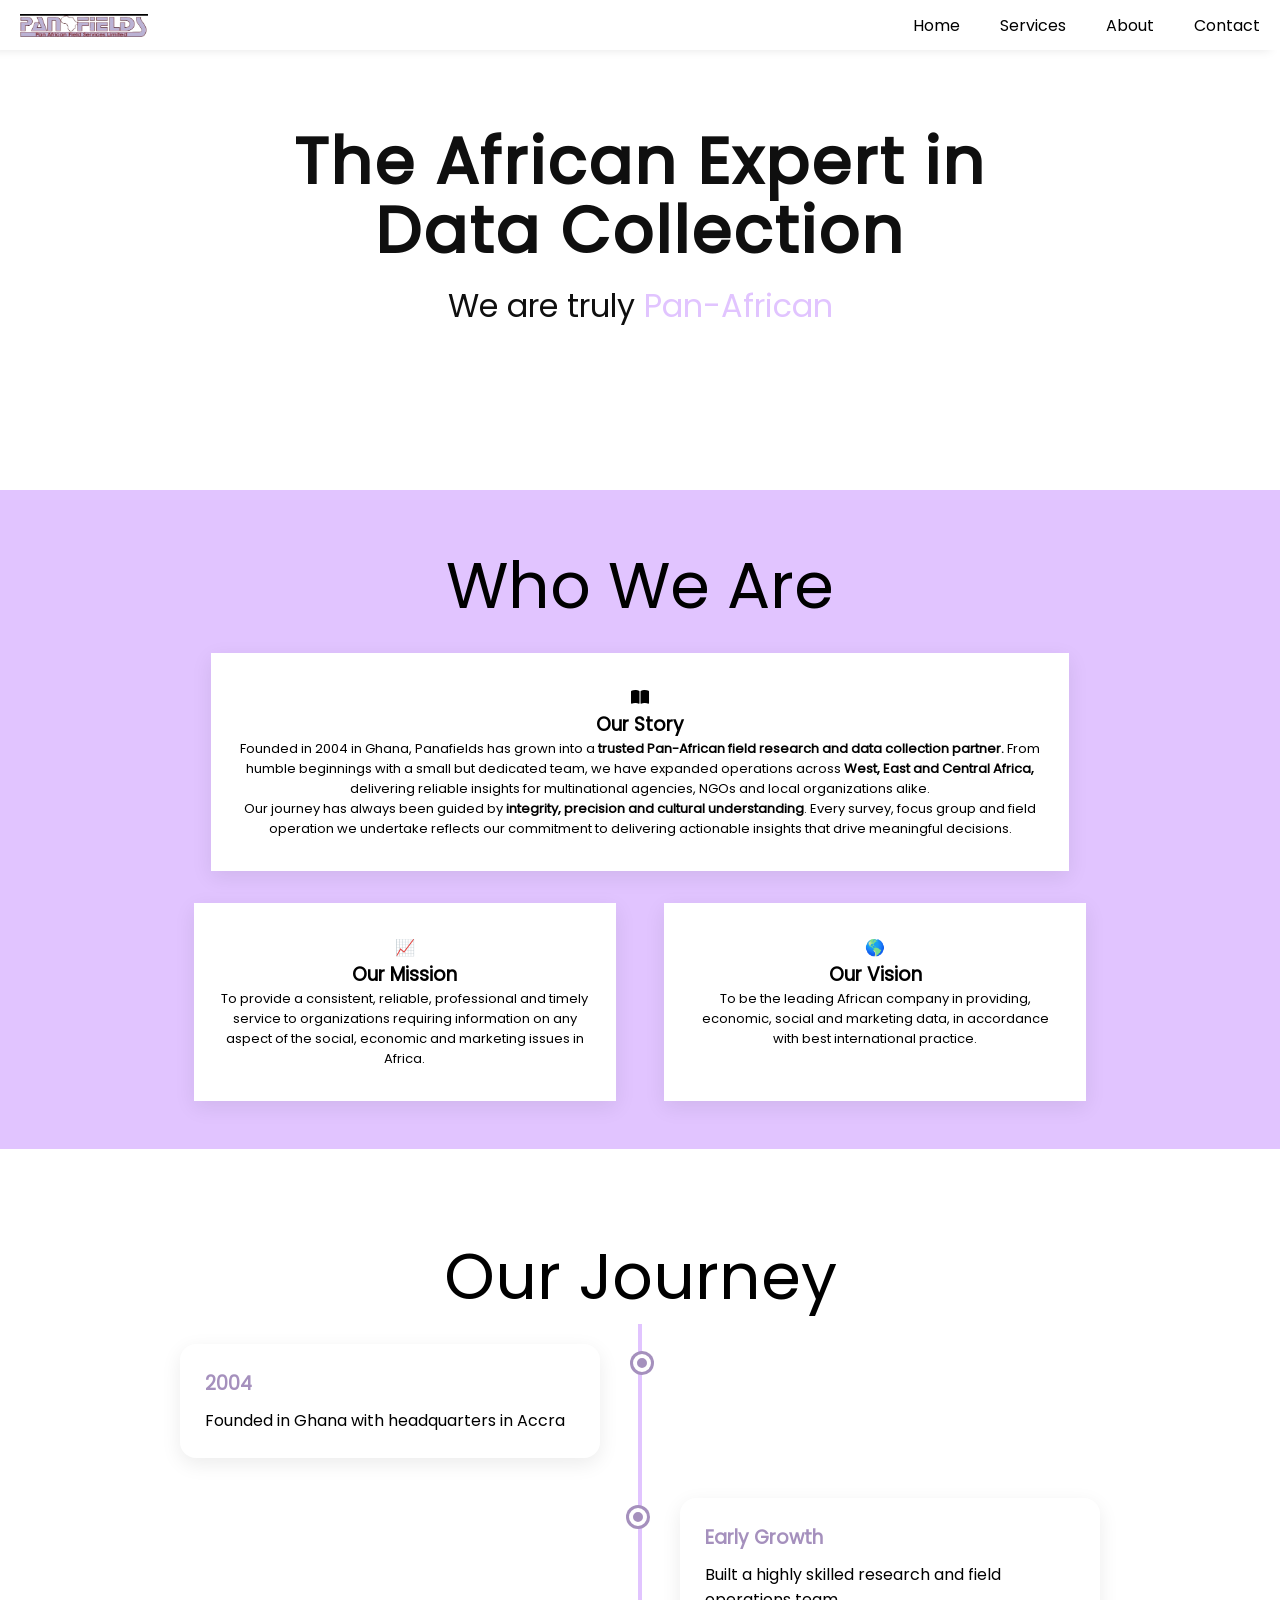
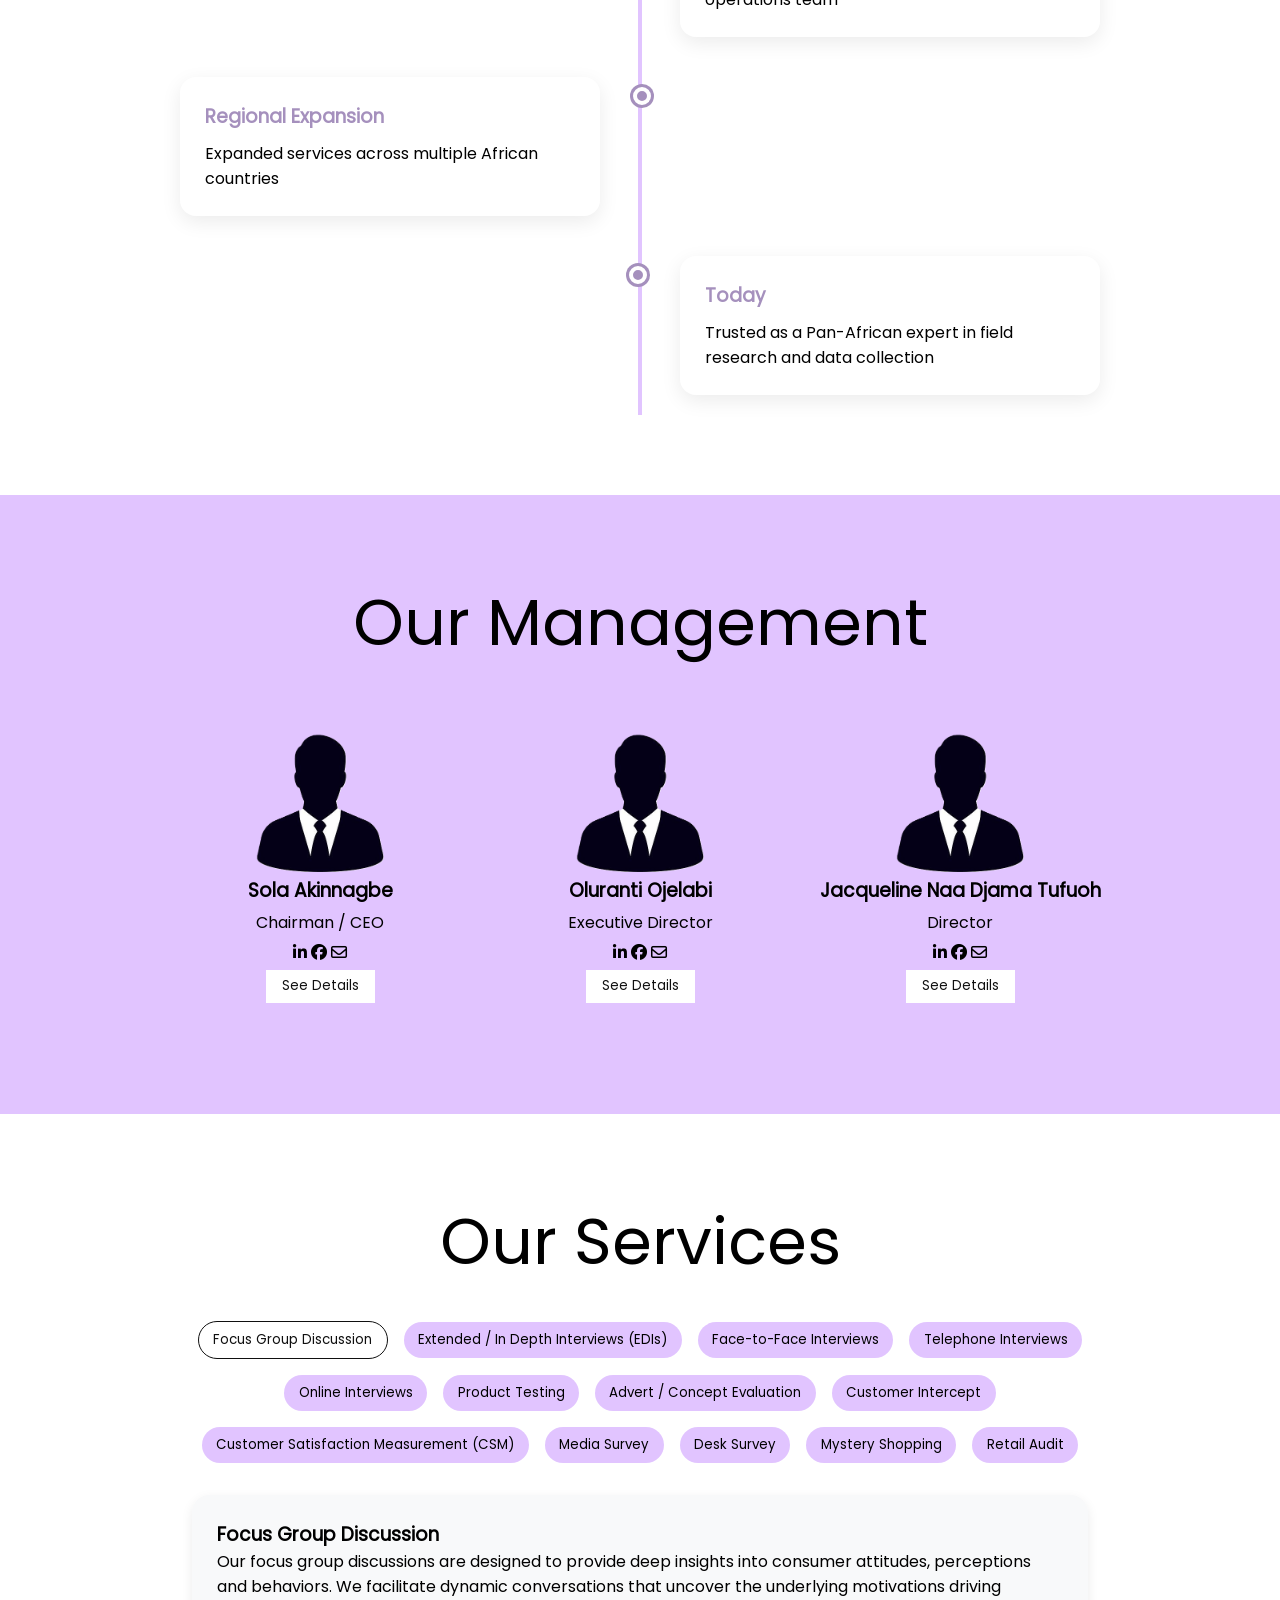
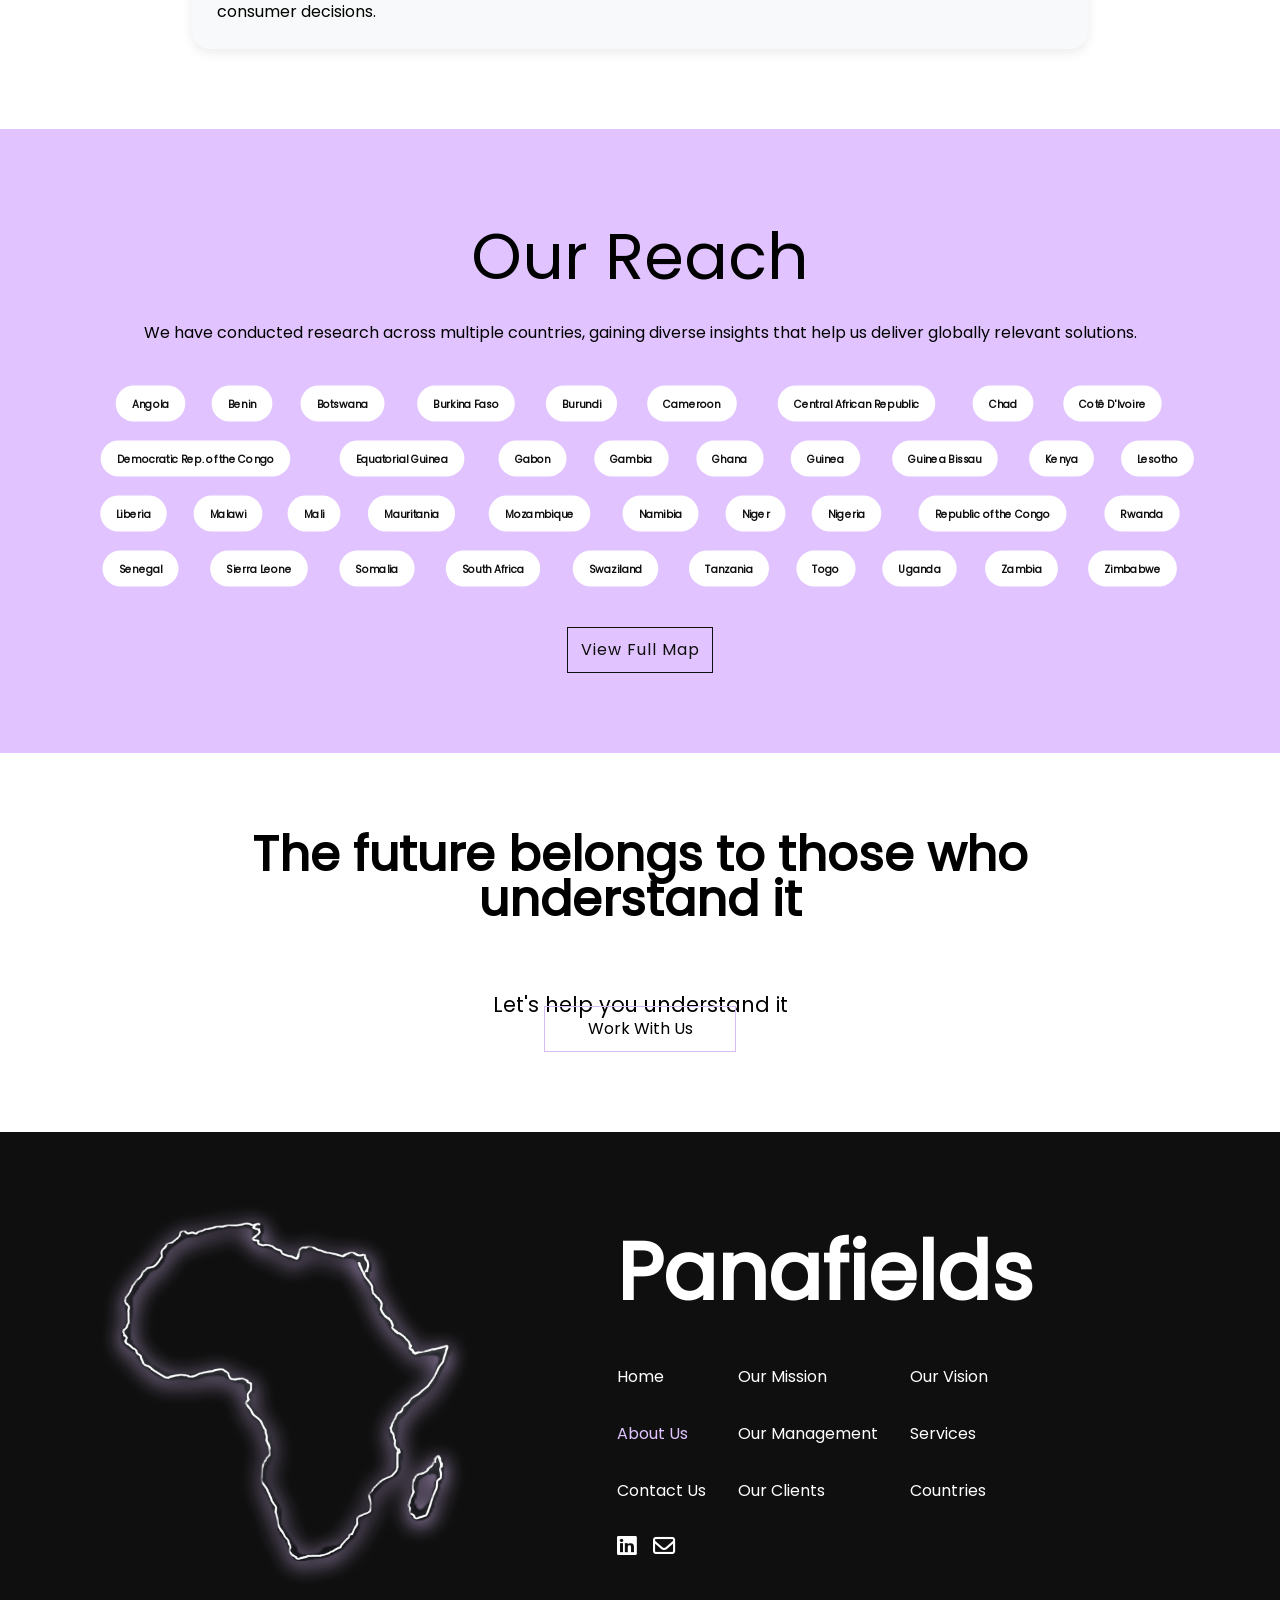
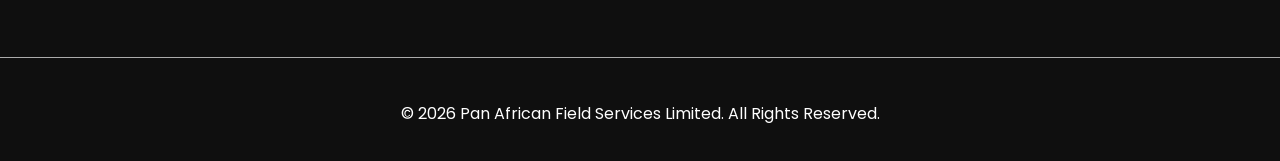
==== about.html @ 31a4a04c "Initial commit" ====
<!DOCTYPE html>
<html lang="en">
<head>
    <meta charset="UTF-8">
    <meta name="viewport" content="width=device-width, initial-scale=1.0">
    <link rel="stylesheet"
    href="https://cdnjs.cloudflare.com/ajax/libs/font-awesome/6.4.2/css/all.min.css"
    integrity="sha512-z3gLpd7yknf1YoNbCzqRKc4qyor8gaKU1qmn+CShxbuBusANI9QpRohGBreCFkKxLhei6S9CQXFEbbKuqLg0DA=="
    crossorigin="anonymous"
    referrerpolicy="no-referrer" />
    <link rel="stylesheet" href="styles/style2.css">
    <link rel="stylesheet" href="styles/header & footer.css">
    <script src="script/on-click.js"></script>
    <script src="script/observer.js"></script>
    <!-- SEO Meta Tags -->
    <meta name="description" content="Learn more about Panafields Group, our mission, values, leadership, and commitment to delivering trusted professional market research and business solutions.">
    <meta name="keywords" content="Panafields, market research, business solutions, customer surveys, data collection">
    <meta name="robots" content="index, follow">
    <link rel="canonical" href="https://www.panafields.com/about.html">
    <!-- Open Graph (for social sharing) -->
    <meta property="og:title" content="Panafields | About">
    <meta property="og:description" content="Our Mission, leadership and commitment to excellence.">
    <meta property="og:url" content="https://www.panafields.com/about.html">
    <meta property="og:type" content="website">
    <meta property="og:image" content="https://www.panafields.com/images/logo.webp">
    <!-- Favicon -->
    <link rel="icon" type="image/x-icon" href="/favicon.ico">
    <title>About Us - Pan African Field Services Ltd.</title>
</head>
<body>  
    <header>
        <ul class="sidebar">
            <li onclick="hideSidebar()"><a href="#"><i class="fas fa-x"></i></a></li>
            <li><a href="index.html">Home</a></li>
            <li><a href="#services">Services</a></li>
            <li><a href="">About</a></li>
            <li><a href="contact.html">Contact</a></li>
        </ul>
        <ul class="header">
            <li><img  loading="lazy" src="image/logo.webp" alt="Panafields' Logo"></li>
            <li class="hideOnMobile"><a href="index.html">Home</a></li>
            <li class="hideOnMobile"><a href="#services">Services</a></li>
            <li class="hideOnMobile"><a href="">About</a></li>
            <li class="hideOnMobile"><a href="contact.html">Contact</a></li>
            <li class="bars" onclick="showSidebar()"><a href="#"><i class="fas fa-bars"></i></a></li>
        </ul>
    </header>

    <section class="hero" id="hero">
        <div class="hero-text">
            <h1>The African Expert in <span>Data Collection</span></h1>
            <p>We are truly <span> Pan-African</span></p>
    </section>

    <section class="who">
        <h2 class="fade-in">Who We Are</h2>
        <div class="content">
            <div class="text fade-in">
                <div class="card-icon"><i class="fas fa-book-open"></i></div>
                <h3>Our Story</h3>
                <p>
                    Founded in 2004 in Ghana, Panafields has grown into a <b>trusted Pan-African field research and data collection partner.</b>
                    From humble beginnings with a small but dedicated team, we have expanded operations across <b>West, East and Central 
                    Africa,</b> delivering reliable insights for multinational agencies, NGOs and local organizations alike.
                </p>
                <p>
                    Our journey has always been guided by <b>integrity, precision and cultural understanding</b>. Every survey, focus group and
                    field operation we undertake reflects our commitment to delivering actionable insights that drive meaningful decisions.
                </p>
            </div>
            <div class="mis-vis fade-in">
                <div class="mission card" id="mis">
                    <div class="card-icon">&#128200;</div>
                    <h3>Our Mission</h3>
                    <p>To provide a consistent, reliable, professional and timely service to organizations requiring information on any aspect of the social, economic and marketing issues in Africa.</p>
                </div>
                <div class="vision card" id="vis">
                    <div class="card-icon">&#127758;</div>
                    <h3>Our Vision</h3>
                    <p>To be the leading African company in providing, economic, social and marketing data, in accordance with best international practice.</p>
                </div>
            </div>
        </div>
        
    </section>

    <section class="timeline-section">
        <h2>Our Journey</h2>
        <div class="timeline">
            <div class="timeline-item left">
                <div class="content">
                    <h3>2004</h3>
                    <p>Founded in Ghana with headquarters in Accra</p>
                </div>
                <div class="dot"></div>
            </div>
            <div class="timeline-item right">
                <div class="content">
                    <h3>Early Growth</h3>
                    <p>Built a highly skilled research and field operations team</p>
                </div>
                <div class="dot"></div>
            </div>
            <div class="timeline-item left">
                <div class="content">
                    <h3>Regional Expansion</h3>
                    <p>Expanded services across multiple African countries</p>
                </div>
                <div class="dot"></div>
            </div>
            <div class="timeline-item right">
                <div class="content">
                    <h3>Today</h3>
                    <p>Trusted as a Pan-African expert in field research and data collection</p>
                </div>
                <div class="dot"></div>
            </div>
        </div>
        <script src="script/timeline.js"></script>
    </section>

    <section class="management" id="management">
        <h2>Our Management</h2>
        <div class="manager">
            <div class="card">
                <div class="upShow">
                    <img  loading="lazy" src="image/image (2).webp" alt="Sola Akinnagbe">
                    <h3>Sola Akinnagbe</h3>
                    <p>Chairman / CEO</p>
                    <span>
                        <a href="https://www.linkedin.com/in/sola-akinnagbe-75b55128" target="_blank"><i class="fab fa-linkedin-in"></i></a>
                        <a href="https://www.facebook.com/sola.akinnagbe.1/" target="_blank"><i class="fab fa-facebook"></i></a>
                        <a href="mailto:sola.akinnagbe@mrcoffice.com"><i class="far fa-envelope"></i></a>
                    </span>
                    <button onclick="showMore()">See Details</button>
                </div>
                <div class="hidden">
                    <ul>
                        <li>The management team is lead by Sola Akinnagbe who has a wealth of experience in market research and statistics</li>
                        <li>
                            His working experience spans
                            <ul>
                                <li>Federal Office of Statistics (FOS)</li>
                                <li>RBNL (later RI now First Research) </li>
                                <li>Research & Marketing Services (RMS)</li>
                                <li>Was G.M of RMS Ghana until he left to start MRC</li>
                            </ul>
                        </li>
                        <li>Past Country representative of ESOMAR in Nigeria</li>
                        <li>Past President of NIMRA (Nigerian Market Research Association)</li>
                        <li>A full member of PAMRO, NiMRA, ESOMAR & MRA UK</li>
                    </ul>
                </div>
            </div>
            <div class="card">
                <div class="upShow fir">
                    <img  loading="lazy" src="image/image (2).webp" alt="Oluranti Ojelabi">
                    <h3>Oluranti Ojelabi</h3>
                    <p>Executive Director</p>
                    <span>
                        <a href="https://www.linkedin.com/in/ranti-olatunji-ojelabi-56944a33" target="_blank"><i class="fab fa-linkedin-in"></i></a>
                        <a href="https://www.facebook.com/ranti.olatunji.ojelabi.2025/"><i class="fab fa-facebook"></i></a>
                        <a href="mailto:rojelabi@panafields.com" target="_blank"><i class="far fa-envelope"></i></a>
                    </span>
                    <button onclick="showMore2()">See Details</button>
                </div>
                <div class="hidden sec">
                    <ul>
                        <li>Panafields team is being manage by her since take off in 2004 with her  wealth of experience in data collection. A field technocrat to the Core, with in-depth and proven experience in data collection in over 15 Sub Saharan African countries.</li>
                        <li>
                            Her working experience spans
                            <ul>
                                <li>Research and Market Services Ltd.(RMS) </li>
                                <li>Starealm Research Services Ltd (SRCL) </li>
                                <li>Head Of Operations for MRC Field department until her transfer to Ghana as GM of Panafields</li>
                            </ul>
                        </li>
                        <li>
                            A full member of PAMRO, ESOMAR, NiMRA
                        </li>
                    </ul>
                </div>
            </div>
            <div class="card">
                <div class="upShow firs">
                    <img  loading="lazy" src="image/image (2).webp" alt="Jacqueline Naa Djama Tufuoh">
                    <h3>Jacqueline Naa Djama Tufuoh</h3>
                    <p>Director</p>
                    <span>
                        <a href="" target="_blank"><i class="fab fa-linkedin-in"></i></a>
                        <a href=""><i class="fab fa-facebook"></i></a>
                        <a href="" target="_blank"><i class="far fa-envelope"></i></a>
                    </span>
                    <button onclick="showMore3()">See Details</button>
                </div>
                <div class="hidden seco">
                    <p>
                        She has a degree in linguistics. She is  a shareholder and Director for Panafields.   She worked with Research International Ghana as Research Executive, before joining Celtel Ghana. She has about 2 decades research experience mostly on qualitative.
                    </p>
                </div>
            </div>
        </div>
    </section>

    <section class="service-tab" id="services">
        <h2 class="fade-in">Our Services</h2>
        <div class="tabs">
            <button class="tab-btn active fade-in" data-tab="focus">Focus Group Discussion</button>
            <button class="tab-btn fade-in" data-tab="EDI" id="EDIs">Extended / In Depth Interviews (EDIs)</button>
            <button class="tab-btn fade-in" data-tab="face">Face-to-Face Interviews</button>
            <button class="tab-btn fade-in" data-tab="tele">Telephone Interviews</button>
            <button class="tab-btn fade-in" data-tab="online">Online Interviews</button>
            <button class="tab-btn fade-in" data-tab="product">Product Testing</button>
            <button class="tab-btn fade-in" data-tab="advert">Advert / Concept Evaluation</button>
            <button class="tab-btn fade-in" data-tab="customer">Customer Intercept</button>
            <button class="tab-btn fade-in" data-tab="CSM">Customer Satisfaction Measurement (CSM)</button>
            <button class="tab-btn fade-in" data-tab="media">Media Survey</button>
            <button class="tab-btn fade-in" data-tab="desk">Desk Survey</button>
            <button class="tab-btn fade-in" data-tab="mystery">Mystery Shopping</button>
            <button class="tab-btn fade-in" data-tab="retail">Retail Audit</button>
        </div>
        <div class="tab-section fade-in">
            <div class="tab-content active" id="focus">
                <h3>Focus Group Discussion</h3>
                <p>Our focus group discussions are designed to provide deep insights into consumer attitudes, perceptions and behaviors. We facilitate dynamic conversations that uncover the underlying motivations driving consumer decisions.</p>
            </div>
            <div class="tab-content" id="EDI">
                <h3>Extended / In Depth Interviews (EDIs)</h3>
                <p>Our EDIs offer a comprehensive exploration of individual perspectives, allowing us to delve into the nuances of consumer experiences and preferences. Through one-on-one interviews, we gather rich qualitative data that informs strategic decision-making.</p>
            </div>
            <div class="tab-content" id="face">
                <h3>Face-to-Face Interviews</h3>
                <p>Our face-to-face interviews provide an opportunity for direct engagement with consumers, enabling us to capture authentic responses and observe non-verbal cues. This method allows for a deeper understanding of consumer needs and preferences.</p>
            </div>
            <div class="tab-content" id="tele">
                <h3>Telephone Interviews</h3>
                <p>Our telephone interviews offer a convenient and efficient way to reach a wide range of consumers across different regions. We conduct structured interviews that yield valuable insights while maintaining the flexibility to adapt to respondents' schedules.</p>
            </div>
            <div class="tab-content" id="online">
                <h3>Online Interviews</h3>
                <p>Our online interviews leverage digital platforms to connect with consumers in a virtual environment. This method allows us to reach a diverse audience and gather insights in real-time, providing a comprehensive understanding of consumer behaviors and preferences.</p>
            </div>
            <div class="tab-content" id="product">
                <h3>Product Testing</h3>
                <p>Our product testing services enable us to evaluate consumer reactions to new products, concepts and prototypes. We conduct rigorous testing that provides actionable feedback, helping our clients refine their offerings and ensure market success.</p>
            </div>
            <div class="tab-content" id="advert">
                <h3>Advert / Concept Evaluation</h3>
                <p>Our advert and concept evaluation services help our clients assess the effectiveness of their marketing campaigns and product concepts. We provide insights into consumer perceptions, preferences and potential areas for improvement.</p>
            </div>
            <div class="tab-content" id="customer">
                <h3>Customer Intercept</h3>
                <p>Our customer intercept services allow us to engage with consumers in real-time at points of purchase or service. This method provides immediate feedback on consumer experiences, preferences and satisfaction levels.</p>
            </div>
            <div class="tab-content" id="CSM">
                <h3>Customer Satisfaction Measurement (CSM)</h3>
                <p>Our CSM services help our clients gauge customer satisfaction levels and identify areas for improvement. We conduct comprehensive surveys that provide actionable insights into customer experiences and expectations.</p>
            </div>
            <div class="tab-content" id="media">
                <h3>Media Survey</h3>
                <p>Our media survey services provide insights into consumer media consumption habits, preferences and attitudes. We help our clients understand how their target audience engages with different media channels, enabling them to optimize their marketing strategies.</p>
            </div>
            <div class="tab-content" id="desk">
                <h3>Desk Surveys</h3>
                <p>Our desk surveys are conducted in person at designated locations, allowing us to gather detailed feedback from consumers in a controlled environment. This method ensures high response rates and provides in-depth insights into consumer preferences and behaviors.</p>
            </div>
            <div class="tab-content" id="mystery">
                <h3>Mystery Shopping</h3>
                <p>Our mystery shopping services provide an unbiased assessment of customer service, product quality and overall consumer experience. We deploy trained evaluators to interact with our clients' businesses, providing valuable feedback that helps improve customer satisfaction and operational efficiency.</p>
            </div>
            <div class="tab-content" id="retail">
                <h3>Retail Audit</h3>
                <p>Our retail audit services offer a comprehensive evaluation of retail environments, including product placement, pricing strategies and promotional activities. We provide actionable insights that help our clients optimize their retail presence and drive sales growth.</p>
            </div>
        </div>
    </section>
    
    <section class="reach" id="reach">
        <h2 class="fade-in">Our Reach</h2>
        <p class="fade-in">We have conducted research across multiple countries, gaining diverse insights that help us deliver globally relevant solutions.</p>
        <div class="countries">
            <ul class="countries-cloud">
                <li class="fade-in"><img  loading="lazy" src="image/countries/angola.webp" alt="Flag of Angola"><span>Angola</span></li>
                <li class="fade-in"><img  loading="lazy" src="image/countries/benin.webp" alt="Flag of Benin"><span>Benin</span></li>
                <li class="fade-in"><img  loading="lazy" src="image/countries/botswana.webp" alt="Flag of Botswana"><span>Botswana</span></li>
                <li class="fade-in"><img  loading="lazy" src="image/countries/burkina faso.webp" alt="Flag of Burkina Faso"><span>Burkina Faso</span></li>
                <li class="fade-in"><img  loading="lazy" src="image/countries/burundi.webp" alt="Flag of Burundi"><span>Burundi</span></li>
                <li class="fade-in"><img  loading="lazy" src="image/countries/cameroon.webp" alt="Flag of Cameroon"><span>Cameroon</span></li>
                <li class="fade-in"><img  loading="lazy" src="image/countries/central african republic.webp" alt="Flag of Central African Republic (CAR)"><span>Central African Republic</span></li>
                <li class="fade-in"><img  loading="lazy" src="image/countries/chad.webp" alt="Flag of Chad"><span>Chad</span></li>
                <li class="fade-in"><img  loading="lazy" src="image/countries/cote d'ivoire.webp" alt="Flag of Cot&ecirc; D'Ivoire"><span>Cot&ecirc; D'Ivoire</span></li>
                <li class="fade-in"><img  loading="lazy" src="image/countries/democratic republic of the congo.webp" alt="Flag of Democratic Republic of Congo"><span>Democratic Rep. of the Congo</span></li>
                <li class="fade-in"><img  loading="lazy" src="image/countries/equatorial guinea.webp" alt="Flag of Equatorial Guinea"><span>Equatorial Guinea</span></li>
                <li class="fade-in"><img  loading="lazy" src="image/countries/gabon.webp" alt="Flag of Gabon"><span>Gabon</span></li>
                <li class="fade-in"><img  loading="lazy" src="image/countries/gambia.webp" alt="Flag of Gambia"><span>Gambia</span></li>
                <li class="fade-in"><img  loading="lazy" src="image/countries/ghana.webp" alt="Flag of Ghana"><span>Ghana</span></li>
                <li class="fade-in"><img  loading="lazy" src="image/countries/guinea.webp" alt="Flag of Guinea"><span>Guinea</span></li>
                <li class="fade-in"><img  loading="lazy" src="image/countries/guinea bissau.webp" alt="Flag of Guinea Bissau"><span>Guinea Bissau</span></li>
                <li class="fade-in"><img  loading="lazy" src="image/countries/kenya.webp" alt="Flag of Kenya"><span>Kenya</span></li>
                <li class="fade-in"><img  loading="lazy" src="image/countries/lesotho.webp" alt="Flag of Lesotho"><span>Lesotho</span></li>
                <li class="fade-in"><img  loading="lazy" src="image/countries/liberia.webp" alt="Flag of Liberia"><span>Liberia</span></li>
                <li class="fade-in"><img  loading="lazy" src="image/countries/malawi.webp" alt="Flag of Malawi"><span>Malawi</span></li>
                <li class="fade-in"><img  loading="lazy" src="image/countries/mali.webp" alt="Flag of Mali"><span>Mali</span></li>
                <li class="fade-in"><img  loading="lazy" src="image/countries/mauritania.webp" alt="Flag of Mauritania"><span>Mauritania</span></li>
                <li class="fade-in"><img  loading="lazy" src="image/countries/mozambique.webp" alt="Flag of Mozambique"><span>Mozambique</span></li>
                <li class="fade-in"><img  loading="lazy" src="image/countries/namibia.webp" alt="Flag of Namibia"><span>Namibia</span></li>
                <li class="fade-in"><img  loading="lazy" src="image/countries/niger.webp" alt="Flag of Niger"><span>Niger</span></li>
                <li class="fade-in"><img  loading="lazy" src="image/countries/nigeria.webp" alt="Flag of Nigeria"><span>Nigeria</span></li>
                <li class="fade-in"><img  loading="lazy" src="image/countries/republic of the congo.webp" alt="Flag of Republic of the Congo"><span>Republic of the Congo</span></li>
                <li class="fade-in"><img  loading="lazy" src="image/countries/rwanda.webp" alt="Flag of Rwanda"><span>Rwanda</span></li>
                <li class="fade-in"><img  loading="lazy" src="image/countries/senegal.webp" alt="Flag of Senegal"><span>Senegal</span></li>
                <li class="fade-in"><img  loading="lazy" src="image/countries/sierra leone.webp" alt="Flag of Sierra Leone"><span>Sierra Leone</span></li>
                <li class="fade-in"><img  loading="lazy" src="image/countries/somalia.webp" alt="Flag of Somalia"><span>Somalia</span></li>
                <li class="fade-in"><img  loading="lazy" src="image/countries/south africa.webp" alt="Flag of South Africa"><span>South Africa</span></li>
                <li class="fade-in"><img  loading="lazy" src="image/countries/swaziland.webp" alt="Flag of Swaziland"><span>Swaziland</span></li>
                <li class="fade-in"><img  loading="lazy" src="image/countries/tanzania.webp" alt="Flag of Tanzania"><span>Tanzania</span></li>
                <li class="fade-in"><img  loading="lazy" src="image/countries/togo.webp" alt="Flag of Togo"><span>Togo</span></li>
                <li class="fade-in"><img  loading="lazy" src="image/countries/uganda.webp" alt="Flag of Uganda"><span>Uganda</span></li>
                <li class="fade-in"><img  loading="lazy" src="image/countries/zambia.webp" alt="Flag of Zambia"><span>Zambia</span></li>
                <li class="fade-in"><img  loading="lazy" src="image/countries/zimbabwe.webp" alt="Flag of Zambia"><span>Zimbabwe</span></li>
            </ul>
        </div>
        <a href="index.html#africa" class="fade-in"><button>View Full Map</button></a>
    </section>

    <section class="work">
        <h2 class="fade-in">The future belongs to those who understand it</h2>
        <p class="fade-in">Let's help you understand it</p>
        <a class="fade-in" href="contact.html#contact-form"><button>Work With Us</button></a>
    </section>
   
   <footer>
        <div class="content">
            <img  loading="lazy" src="image/africa.webp" alt="A Map of Africa">
            <div class="footer-content">
                <h3 class="name">Panafields</h3>
                <div class="links">
                    <ul>
                        <li><a href="index.html">Home</a></li>
                        <li style="color: #e1c4ff;"><a href="about.html">About Us</a></li>
                        <li><a href="contact.html">Contact Us</a></li>
                    </ul>
                    <ul>
                        <li><a href="#mis">Our Mission</a></li>
                        <li><a href="#management">Our Management</a></li>
                        <li><a href="index.html#client">Our Clients</a></li>
                    </ul>
                    <ul>
                        <li><a href="#vis">Our Vision</a></li>
                        <li><a href="about.html#services">Services</a></li>
                        <li><a href="#reach">Countries</a></li>
                    </ul>
                </div>
                <div class="socials">
                    <a href="https://www.linkedin.com/company/pan-african-field-services-limited/"><i class="fab fa-linkedin"></i></a>
                    <a href="mailto:info@panafields.com"><i class="far fa-envelope"></i></a>
                </div>
            </div>
        </div>
        <div class="right"> &copy; 2026 Pan African Field Services Limited. All Rights Reserved.</div>
    </footer>
</body>
</html>
---- styles/style2.css ----
@font-face{font-family:poppins;src:url(../Poppins-Regular.ttf)}@keyframes fadeUp{from{opacity:0;transform:translateY(25px)}to{opacity:1;transform:translateY(0)}}*{margin:0;padding:0;box-sizing:border-box}body{background-color:#e1c4ff}*{margin:0;padding:0;font-family:poppins}a{text-decoration:none;color:inherit;-webkit-tap-highlight-color:#fff0}li{list-style-type:none}.hero{background-color:#fff;color:#0f0f0f;display:flex;flex-direction:column;justify-content:center;align-items:center;padding:10rem 5rem}.hero .hero-text{display:flex;flex-direction:column;align-items:center;justify-content:center;text-align:center;width:70%;gap:1rem;margin-top:-2rem}.hero .hero-text h1{font-size:4rem!important;letter-spacing:2px;animation:fadeUp 0.8s linear forwards}.hero .hero-text h2 span{color:#e1c4ff}.hero .hero-text p{font-size:2rem;opacity:0;animation:fadeUp 0.8s linear forwards;animation-delay:1s}.hero .hero-text p span{color:#e1c4ff}@media (max-width:600px){.hero{padding:9rem 0 3rem}.hero .hero-text h1{font-size:2.1rem!important;line-height:2.4rem!important}.hero-text p{font-size:1rem!important}}@media (min-width:601px){.hero .hero-text h1{font-size:3rem!important;line-height:3.3rem!important}}@media (min-width:768px){.hero .hero-text h1{font-size:4rem!important;line-height:4.3rem!important}}.who{display:flex;flex-direction:column;align-items:center;justify-content:center;padding:5rem 0}.who h2{font-size:4rem;font-weight:400;text-align:center;opacity:0;transform:translateY(50px)}.who .content{display:flex;flex-wrap:wrap;justify-content:center;align-items:center}.who .text{display:flex;flex-direction:column;align-items:center;justify-content:center;background-color:#fff;width:67%;box-shadow:0 6px 20px #00000014;padding:2rem 1.5rem;text-align:center;opacity:0;transform:translateY(50px)}.who h2.show,.who .text.show,.who .mis-vis.show{opacity:1;transform:translateY(0);transition:0.8s ease}.who .text p{text-align:center;pointer-events:none}.who .mis-vis{display:flex;gap:3rem;justify-content:center;flex-wrap:wrap;margin-top:2rem;opacity:0;transform:translateY(50px)}.who .mis-vis .card{background-color:#fff;padding:2rem 1.5rem;box-shadow:0 6px 20px #00000014;flex:1 1 300px;width:33%;text-align:center;transition:transform 0.4s ease,box-shadow 0.4s ease;cursor:default}.who .mis-vis .card:hover,.who .text:hover{transform:translateY(-8px);box-shadow:0 12px 25px rgb(0 0 0 / .15)}@media (max-width:600px){.who{padding:3rem 0}.who h2{margin-bottom:20px;font-size:2rem}.who .text p,.who .mis-vis .card p{font-size:small}.mis-vis .card{max-width:67%}}@media (min-width:601px){.who{padding:3rem 0}.who h2{margin-bottom:20px}.who .text p,.who .mis-vis .card p{font-size:small}.mis-vis .card{max-width:67%}}@media (min-width:740px){.who .mis-vis .card{max-width:33%}}.reach{background-color:#e1c4ff;padding:5rem 3rem;display:flex;flex-direction:column;align-items:center;justify-content:center;gap:1rem}.reach h2{font-size:4rem;font-weight:400;opacity:0;transform:translateY(50px);text-align:center}.reach h2.show,.reach p.show{opacity:1;transform:translateY(0);transition:0.8s ease}.reach p{text-align:center;opacity:0;transform:translateY(50px)}.reach .countries{display:flex;flex-direction:column;gap:1rem;justify-content:center;align-items:center}.reach .countries .countries-cloud{display:flex;flex-wrap:wrap;gap:10px;justify-content:center;padding:20px 0}.reach .countries ul li{position:relative;padding:10px 20px;border-radius:50px;background-color:#fff;color:#0f0f0f;font-weight:700;cursor:pointer;text-align:center;transition:background-color 0.3s ease,color 0.3s ease;opacity:0;transform:translateY(50px);scale:.8}.reach .countries .countries-cloud li.show{opacity:1;transform:translateY(0);scale:1;transition:transform 0.8s ease,opacity 0.8s ease,scale 0.8s ease}.reach .countries ul li:hover{background-color:#0f0f0f;color:#fff}.reach .countries ul li img{position:absolute;bottom:130%;left:50%;transform:translateX(-50%);width:45px;height:auto;opacity:0;visibility:hidden;transition:opacity 0.3s ease,transform 0.3s ease;pointer-events:none;border-radius:6px;box-shadow:0 4px 12px rgb(0 0 0 / .15)}.reach .countries ul li:hover img{opacity:1;visibility:visible;transform:translateX(-50%) translateY(-6px)}.reach .countries ul li:hover,.reach .countries ul li:active{scale:1.1}.reach .countries ul li img{height:3rem;width:5rem}.reach .countries ul li span{width:50%;font-size:small}.reach button{border:1px solid #0f0f0f;background-color:#fff0;color:#0f0f0f;padding:.6rem .8rem;font-size:1rem;letter-spacing:1px;cursor:pointer;opacity:0;transform:translateY(50px)}.reach a.show button{opacity:1;transform:translateY(0);transition:transform 0.8s ease,opacity 0.8s ease}.reach button:hover,.reach button:active{background-color:#fff;border:none;transform:scale(1.08);transition:0.4s}.work{background-color:#fff;display:flex;flex-direction:column;padding:5rem 2rem;gap:1rem;align-items:center;justify-content:center;text-align:center}.work h2{font-size:3rem!important;text-align:center;line-height:4.6rem;width:70%;opacity:0;transform:translateY(50px)}.work h2.show,.work p.show,.work a.show{opacity:1;transform:translateY(0);transition:transform 0.8s ease,opacity 0.8s ease}.work p{font-size:1.3rem;opacity:1;transform:translateY(50px)}.work a{opacity:0;transform:translateY(50px);--color:#0f0f0f}.work a button{width:12rem;height:auto;padding:.6rem .8rem;border:1px solid #d7bbf5;background-color:#fff0;font-size:1rem;cursor:pointer;margin-top:20px}.work a button:hover{border:none;background-color:#d7bbf5;color:#fff;transform:scale(1.1);transition:0.6s}@media (max-width:600px){.work h2{font-size:1.8rem!important;width:88%;line-height:2rem}}@media (min-width:601px){.work h2{font-size:2.5rem;line-height:2.8rem}}.management{background-color:#e1c4ff;padding:5rem 2rem;display:flex;flex-direction:column;align-items:center;justify-content:center;gap:2rem}.management h2{font-size:4rem;font-weight:400;text-align:center}.management .manager{display:flex;flex-wrap:wrap;align-items:center;justify-content:center}.management .manager .card{display:flex;flex-wrap:wrap;gap:5px;margin:20px 0;padding:.7rem 0;justify-content:center;align-items:center}.management .manager .card .upShow{display:flex;flex-direction:column;align-items:center;justify-content:center;gap:.3rem;padding:-3rem}.management .manager .card .upShow.active{background-color:#fff}.management .manager .card .upShow img{width:40%}.management .manager .card .upShow button{border:none;background-color:#fff;color:#0f0f0f;padding:.4rem 1rem;cursor:pointer}.management .manager .card .upShow.active button{background-color:#e1c4ff;color:#0f0f0f}.management .manager .card .upShow button:hover,.management .manager .card .upShow button:active{scale:1.1;transition:scale 0.5s ease}.management .manager .card .hidden{background-color:#fff;padding:1rem 2rem;box-shadow:0 10px 30px rgb(0 0 0 / .2);display:none;width:74%}.management .manager .card .seco{padding:2rem}.management .manager .card .hidden ul li{list-style-type:disc}.management .manager .card .hidden ul li li{list-style-type:circle;margin-left:2rem}.management .manager .card .hidden.active{display:block}@media (max-width:600px){.management h2{font-size:2rem}.management .manager .card .hidden{width:100%}}@media (max-width:1130px){.management .manager .card .hidden{width:100%}}.timeline-section{padding:5rem 0;background-color:#fff;overflow-x:hidden}.timeline-section h2{text-align:center;font-size:4rem;font-weight:400}.timeline{position:relative;max-width:1000px;margin:auto}.timeline::before{content:"";position:absolute;width:4px;background-color:#e1c4ff;top:0;bottom:0;left:50%;transform:translateX(-50%)}.timeline-item{position:relative;width:50%;padding:20px 40px;box-sizing:border-box;opacity:0;transition:all 0.8s ease}.timeline-item.left{left:0;transform:translateX(-100px) scale(.95)}.timeline-item.right{left:50%;transform:translateX(100px) scale(.95)}.timeline-item.left.show{opacity:1;transform:translateX(0) scale(1)}.timeline-item.right.show{opacity:1;transform:translateX(0) scale(1)}.timeline-item .content{background-color:#fff;padding:25px;border-radius:16px;box-shadow:0 6px 20px rgb(0 0 0 / .08)}.timeline-item .content h3{margin-bottom:10px;color:#a590bd}.dot{position:absolute;top:30px;width:18px;height:18px;background-color:#a590bd;border-radius:50%;border:4px solid #fff;box-shadow:0 0 0 3px #a590bd}.timeline-item.left .dot{right:-11px}.timeline-item.right .dot{left:-11px}@media (max-width:500px){.timeline-section{padding:3rem 0}.timeline .content p{word-wrap:break-word}}@media (max-width:400px){.timeline .content p{font-size:3vw!important}}.service-tab{padding:5rem 0;display:flex!important;flex-direction:column;align-items:center;justify-content:center;background-color:#fff;gap:2rem}.service-tab h2{font-size:4rem;font-weight:400;opacity:0;transform:translateY(50px);text-align:center}.service-tab h2.show{opacity:1;transform:translateY(0);transition:0.8s ease}.service-tab .tabs{display:flex;flex-wrap:wrap;align-items:center;justify-content:center;width:70%;gap:1rem}.service-tab .tabs button{border:none;padding:.5rem .9rem;background-color:#e1c4ff;border-radius:50px;transition:0.3s ease;opacity:0;transform:translateY(50px) scale(0)}.service-tab .tabs button:hover{scale:1.1;transition:0.5s;cursor:pointer}.tabs button.show{opacity:1;transform:translateY(0);transition:0.8s}.tab-btn.active{color:#0f0f0f;background-color:#fff!important;border:1px solid #0f0f0f!important}.tab-content{display:none;padding:25px;border-radius:18px;background:#f8f9fa;box-shadow:0 4px 12px rgb(0 0 0 / .08);width:70%}.tab-content.active{display:flex!important;flex-direction:column!important;justify-self:center!important;align-self:center!important}.tab-section{opacity:0;transform:translateY(50px);display:flex;justify-content:center!important;align-items:center!important}.tab-section.show{opacity:1;transform:translateY(0);transition:0.8s}
---- styles/header & footer.css ----
*{box-sizing:border-box}html{scroll-behavior:smooth}header{background-color:#fff}.header{background-color:#fff0;backdrop-filter:blur(10px);position:fixed!important;top:0;left:0;z-index:9;box-shadow:-10px 0 10px rgb(0 0 0 / .1);width:100%}header img{width:30%;height:auto}header ul{width:100%;list-style:none;display:flex;justify-content:flex-end;align-items:center}header li{height:50px}header a{height:100%;padding:0 20px;text-decoration:none;display:flex;align-items:center;color:#000;margin-bottom:10px}header .sidebar a:hover{background-color:#eee}header .header .hideOnMobile:hover{border:1px solid #0f0f0f;background-color:#fff0;border-radius:30px}.bars{display:none;position:absolute;right:0;top:0}.sidebar{position:fixed;top:0;right:0;height:100vh;width:250px;background-color:#fff0;backdrop-filter:blur(10px);box-shadow:-10px 0 10px rgb(0 0 0 / .1);transform:translateX(400px);transition:all 0.8s ease-in-out;flex-direction:column;align-items:flex-start;justify-content:flex-start;display:none}.sidebar li{width:100%}.sidebar a{width:100%}footer{background-color:#0f0f0f;width:100%;display:flex;flex-direction:column;align-items:center;justify-content:center;padding:5rem 0 2.2rem;color:#fff;gap:6rem;position:relative;z-index:100;overflow:hidden}footer .content{display:flex;gap:12rem;background-color:#0f0f0f}footer img{width:30%;height:auto;filter:drop-shadow(0 4px 10px #e1c4ff);animation:drop-glow 4s linear infinite}footer .footer-content{display:flex;flex-direction:column;gap:2rem}footer .footer-content h3{font-size:5rem;width:140%}footer .footer-content .links{display:flex;gap:2rem}footer .footer-content .links ul{display:flex;flex-direction:column;gap:2rem}footer .footer-content .links ul li a:hover{color:#e1c4ff;text-decoration:underline}footer .footer-content .socials{display:flex;gap:1rem}footer .footer-content .socials a i{font-size:1.4rem}footer .footer-content .socials a i:hover{transform:scale(1.1);color:#e1c4ff}footer .footer-content .socials a i:visited{color:#e1c4ff}footer .right{border-top:1px solid #d3d3d3cc;width:100%;text-align:center;padding-top:2.7rem}@media (max-width:400px){.header img{width:40%;height:auto;position:absolute;top:14px;left:20px}.sidebar{width:100%}footer img{display:none}footer .footer-content h3{font-size:2rem;width:100%}footer .footer-content .links{gap:1rem;font-size:.8rem}footer .right{font-size:.8rem;padding-top:1.5rem}}@media (max-width:500px){.header img{width:40%;height:auto;position:absolute;top:7px;left:20px}footer .footer-content h3{font-size:3.4rem;width:100%}footer .footer-content .links{gap:.7rem;font-size:.7rem}footer .right{font-size:.7rem}footer img{display:none}}@media (max-width:600px){header img{width:35%;position:absolute;top:10px;left:20px}footer .footer-content h3{font-size:4rem;width:100%}footer .footer-content .links{gap:1rem;font-size:.8rem}footer .right{font-size:.8rem;padding-top:1.5rem}footer img{display:none}}@media (min-width:601px){.header img{width:20%;position:absolute;top:14px;left:20px}footer img{display:none}}@media (max-width:800px){.hideOnMobile{display:none}.sidebar{z-index:89}.header{z-index:88}.bars{display:flex}}@media (min-width:801px){header img{width:35%;height:auto}}@media (min-width:900px){.header img{width:15%;height:auto}}@media (min-width:992px){footer img{display:flex;width:30%;transition:0.8s;margin-left:3rem}footer .content{display:flex;gap:5rem;transition:0.8s}}@media (min-width:1000px){header img{width:30%}footer .content{gap:10rem;transition:0.8s}}@media (min-width:1200px){.header img{width:10%;height:auto}}
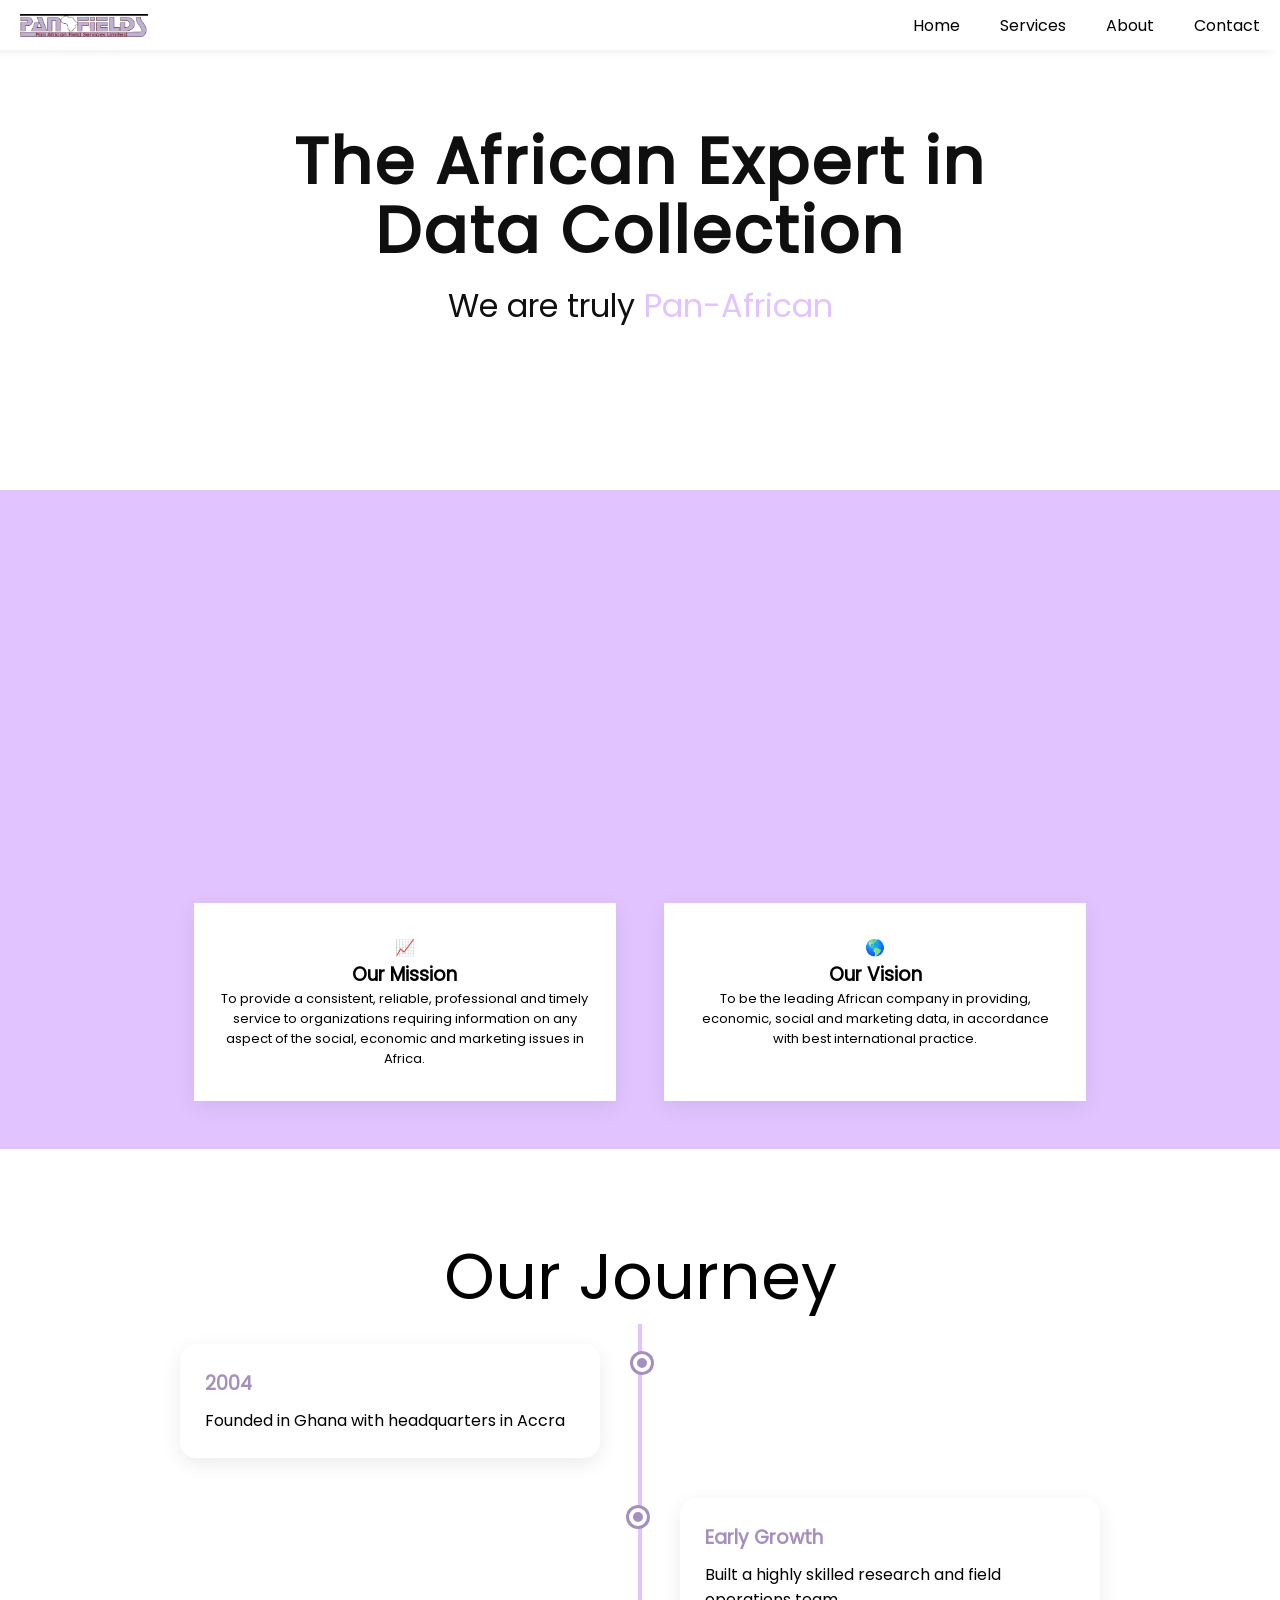
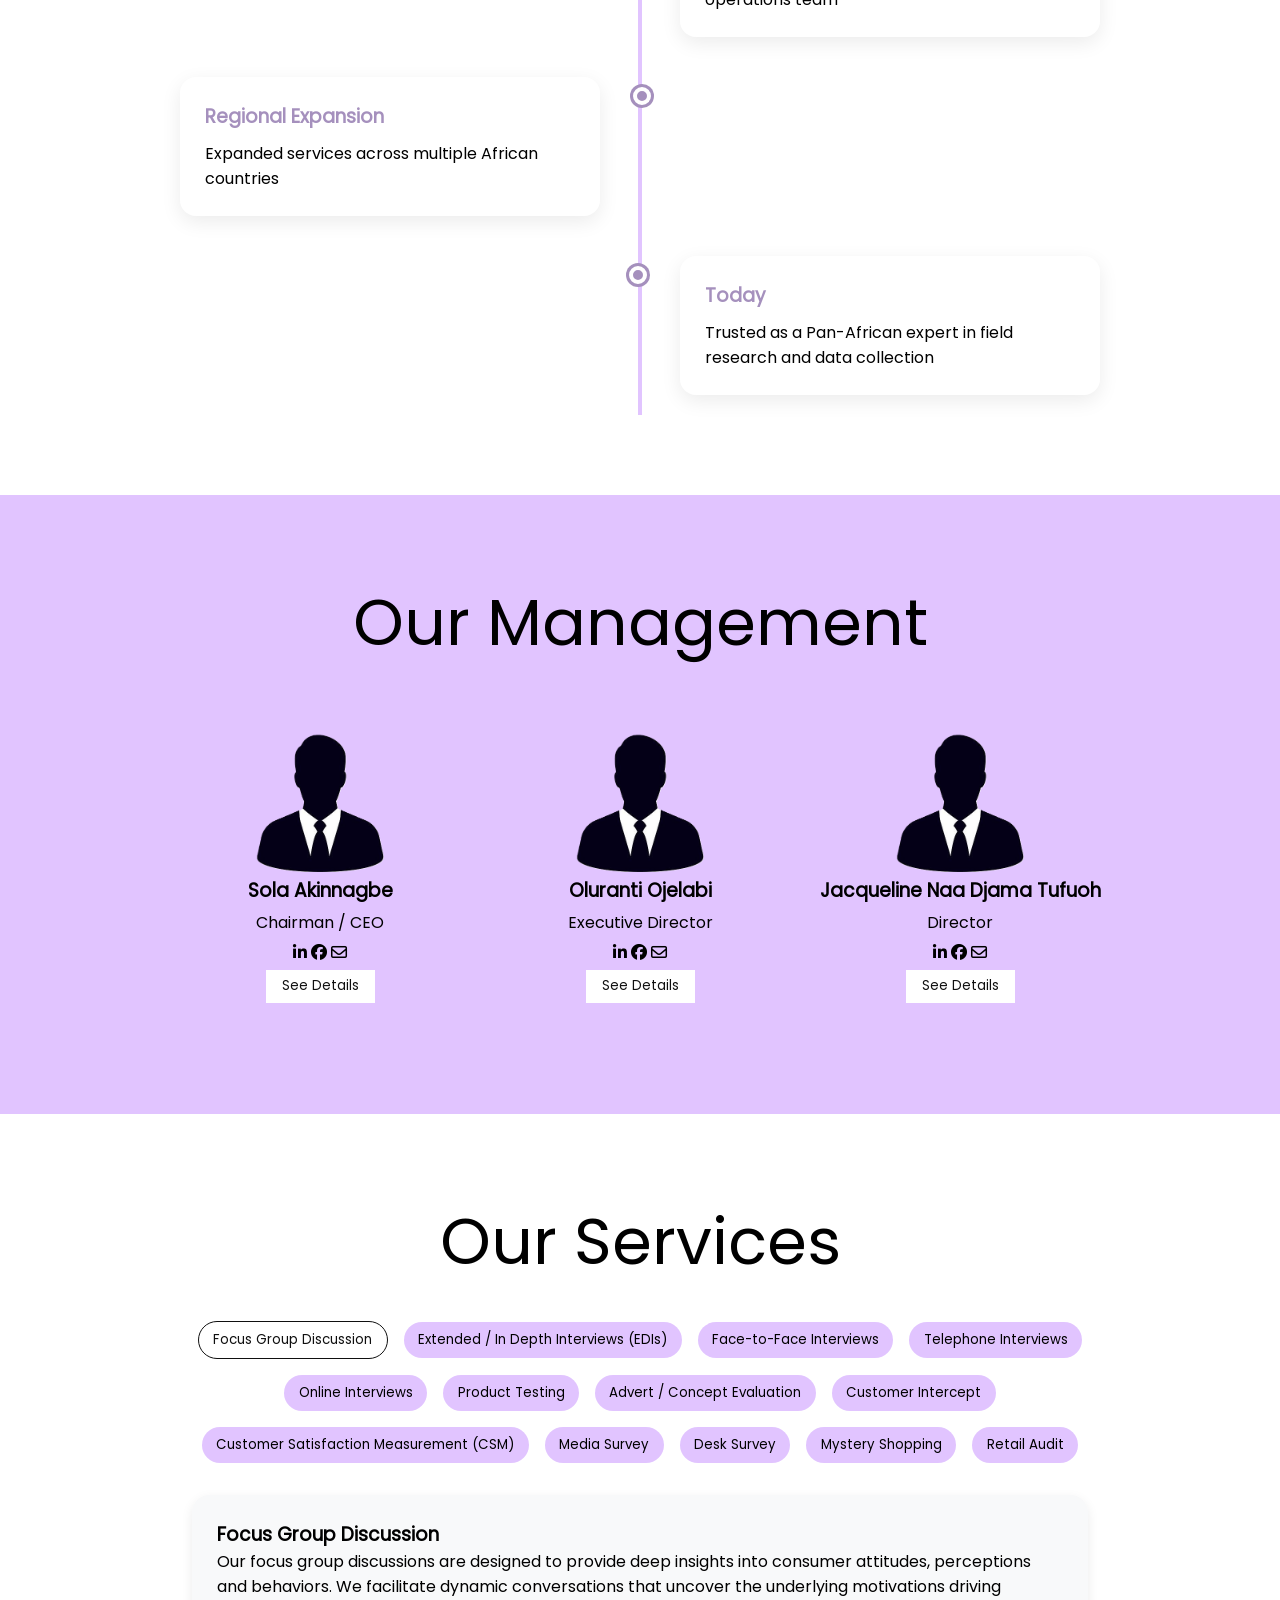
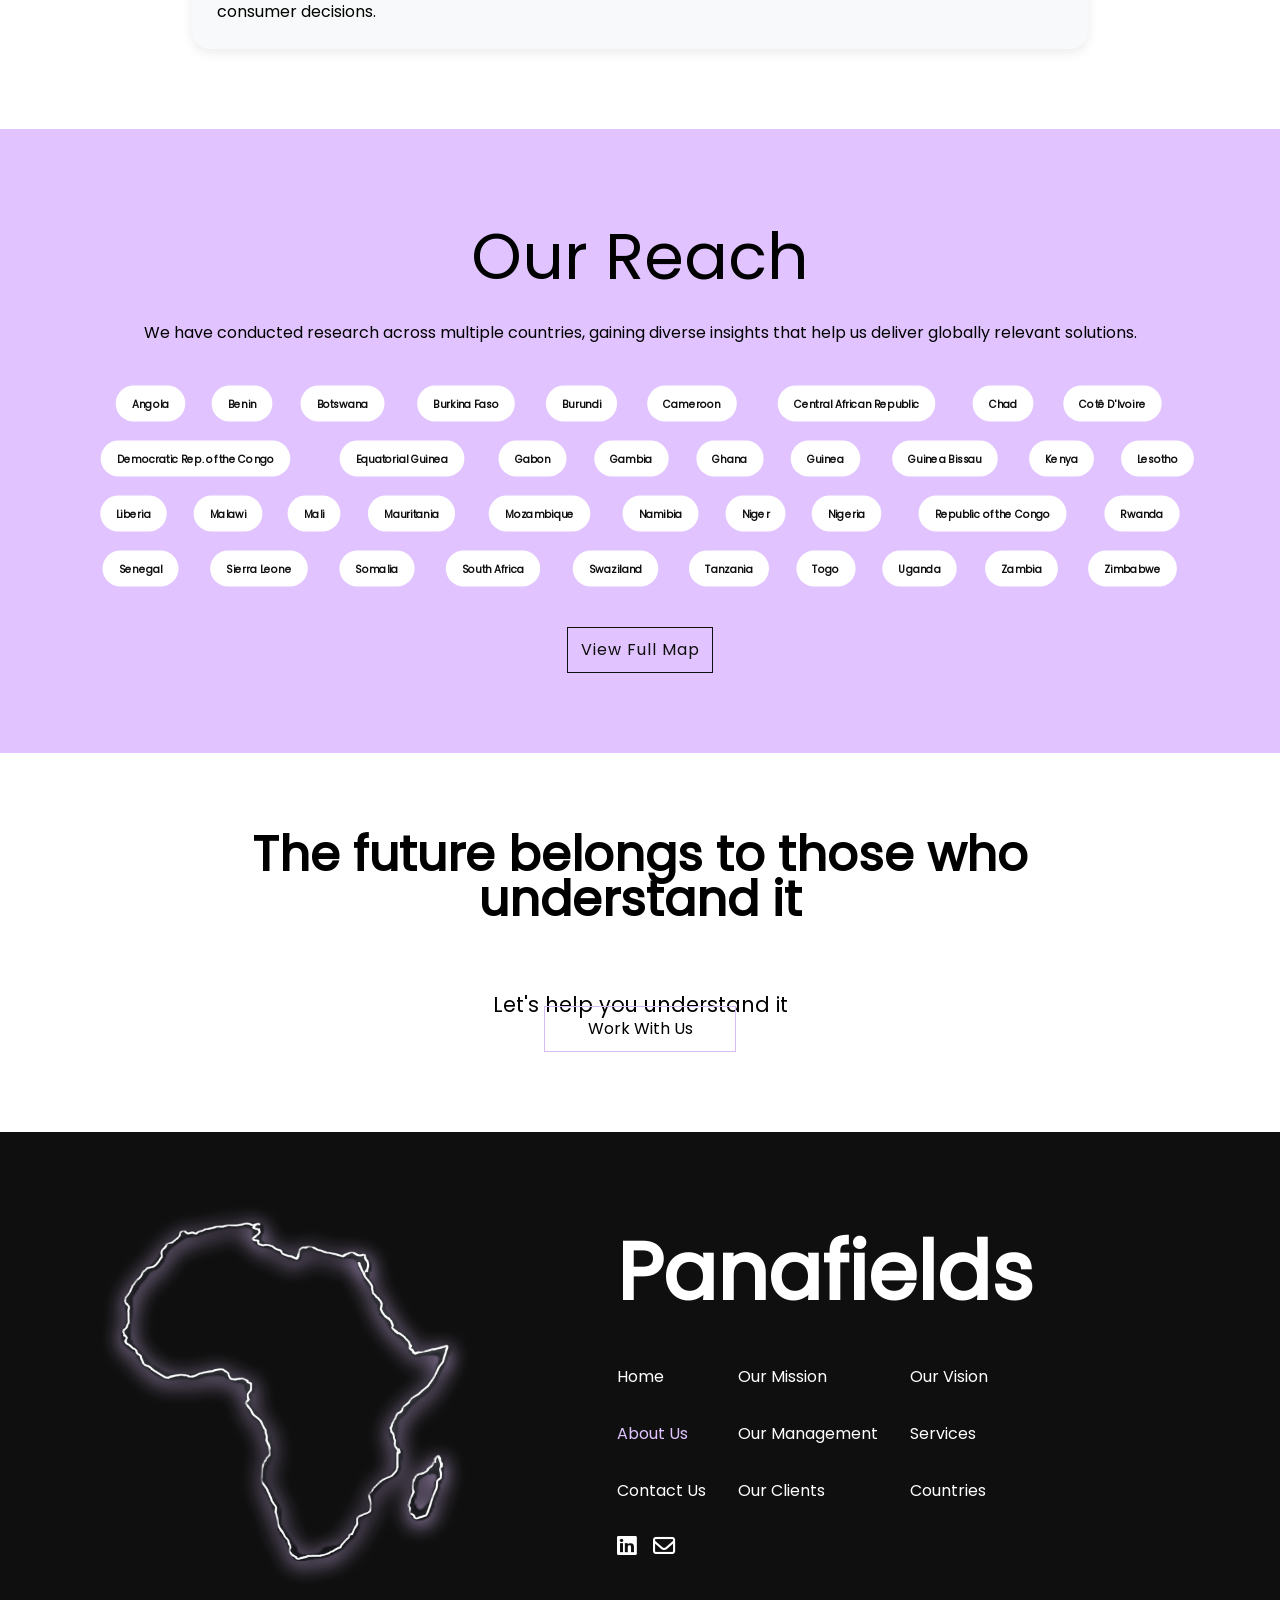
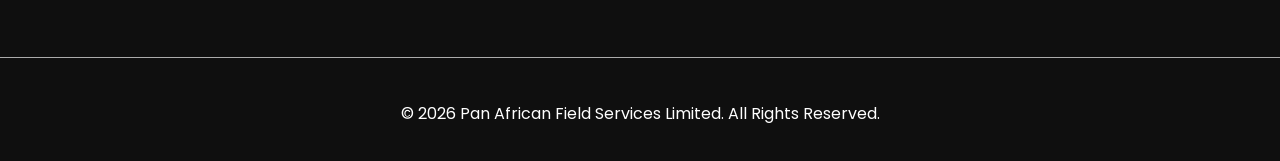
==== commit 66ab20bd: "Editing favicon icon code" ====
--- a/about.html
+++ b/about.html
@@ -24,7 +24,7 @@
     <meta property="og:type" content="website">
     <meta property="og:image" content="https://www.panafields.com/images/logo.webp">
     <!-- Favicon -->
-    <link rel="icon" type="image/x-icon" href="/favicon.ico">
+    <link rel="icon" type="image/x-icon" href="./favicon.ico?v=2">
     <title>About Us - Pan African Field Services Ltd.</title>
 </head>
 <body>  
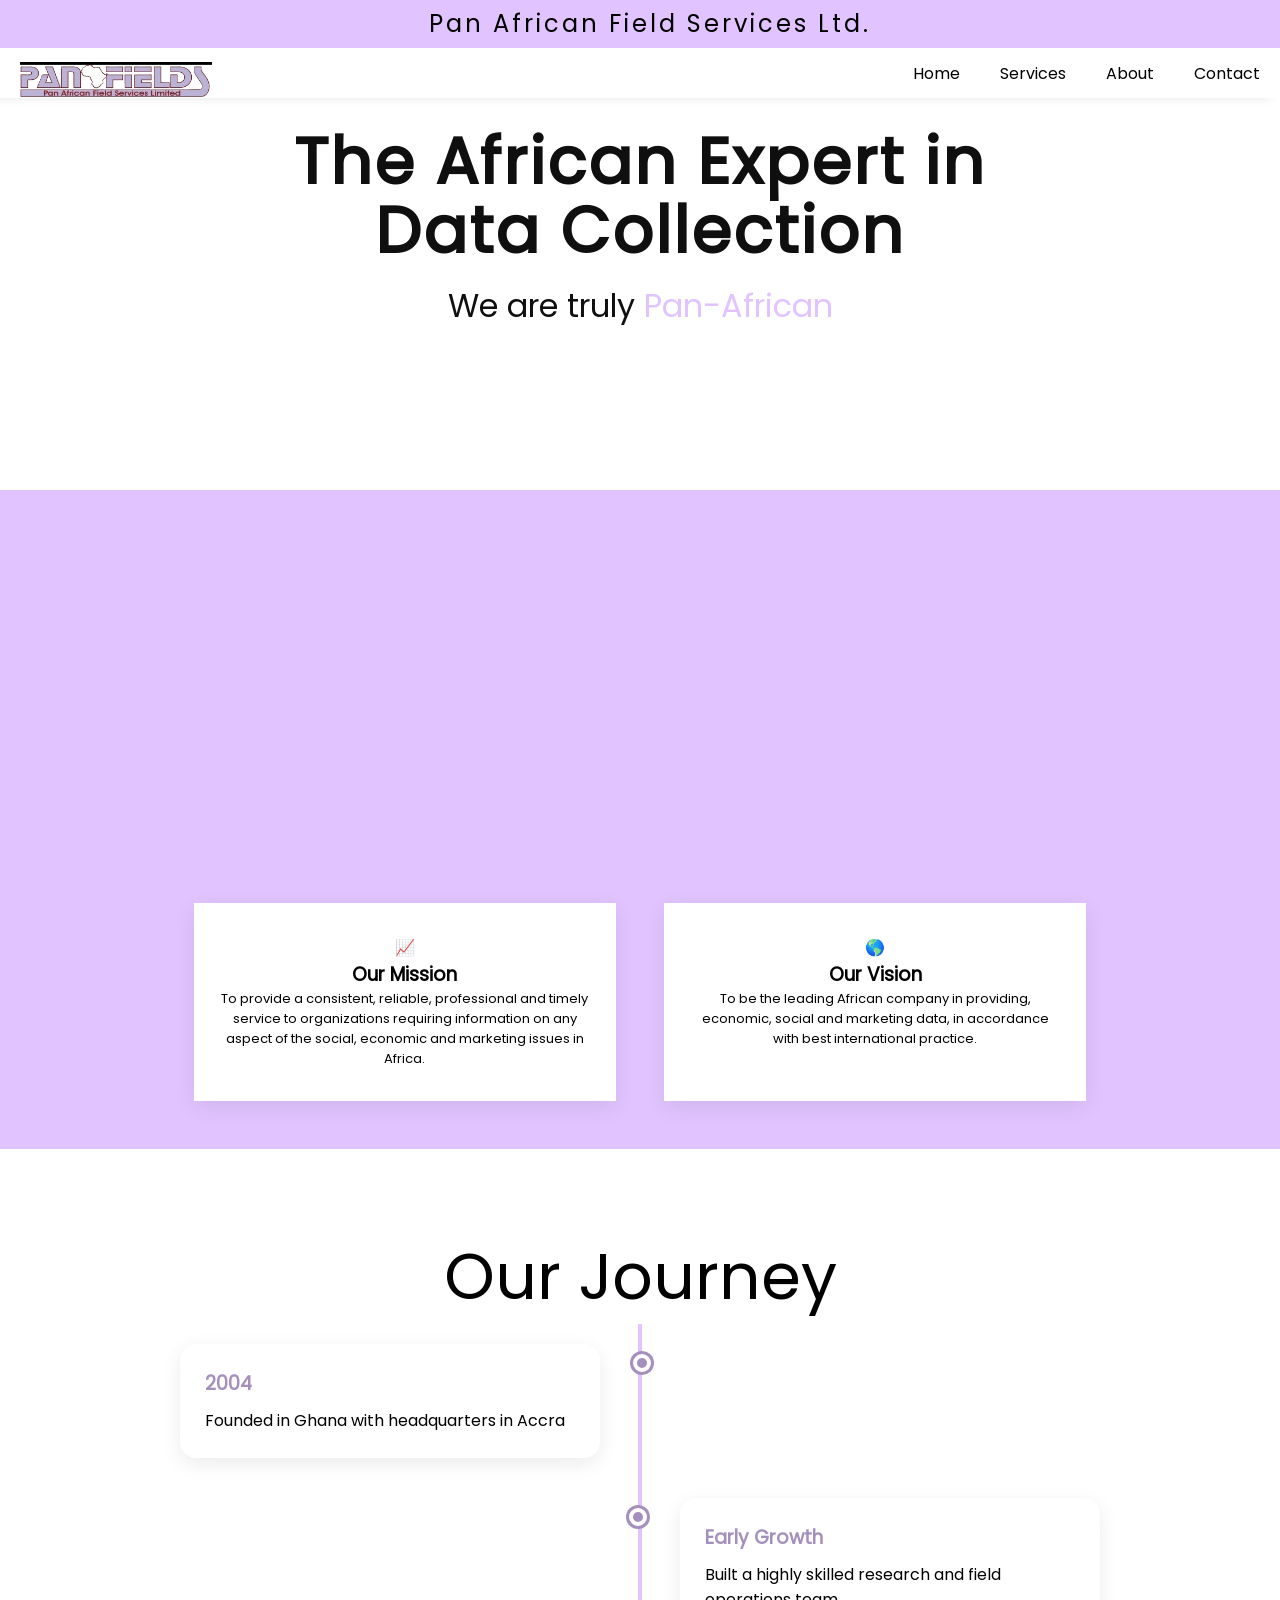
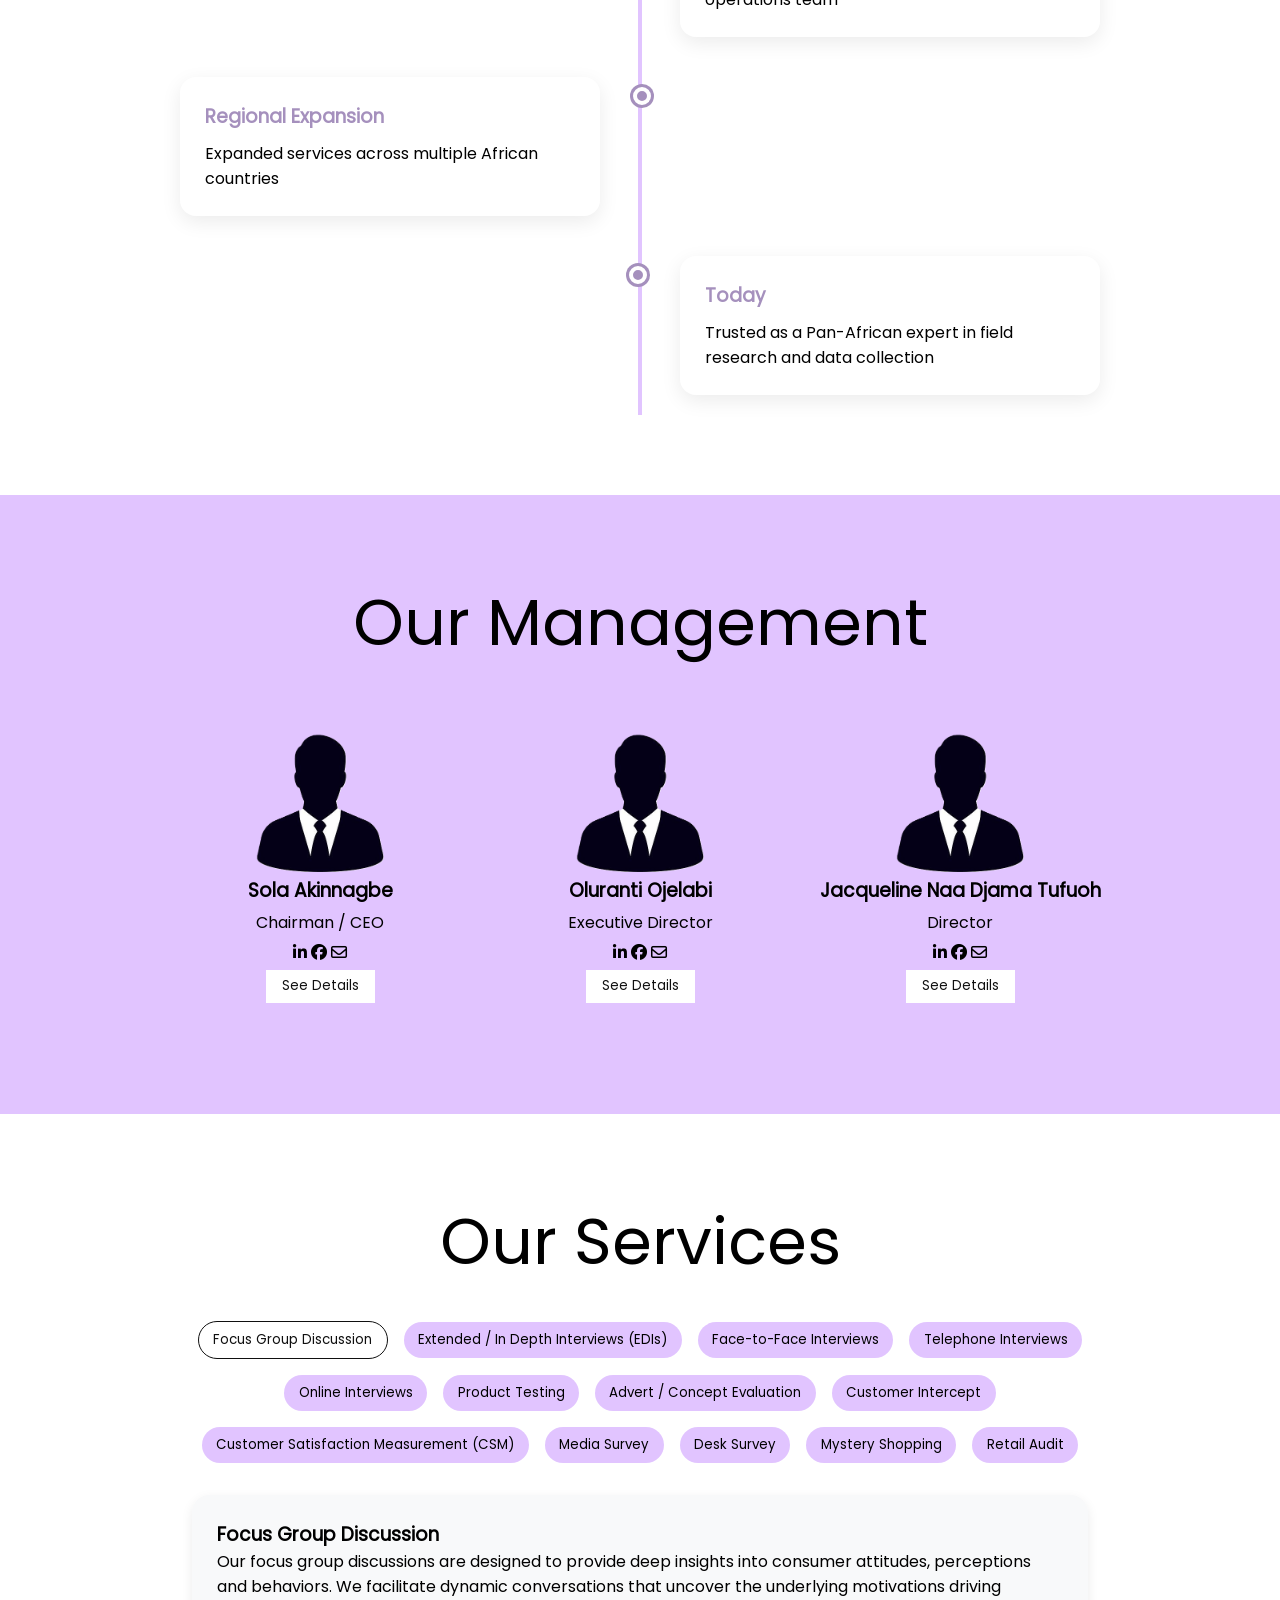
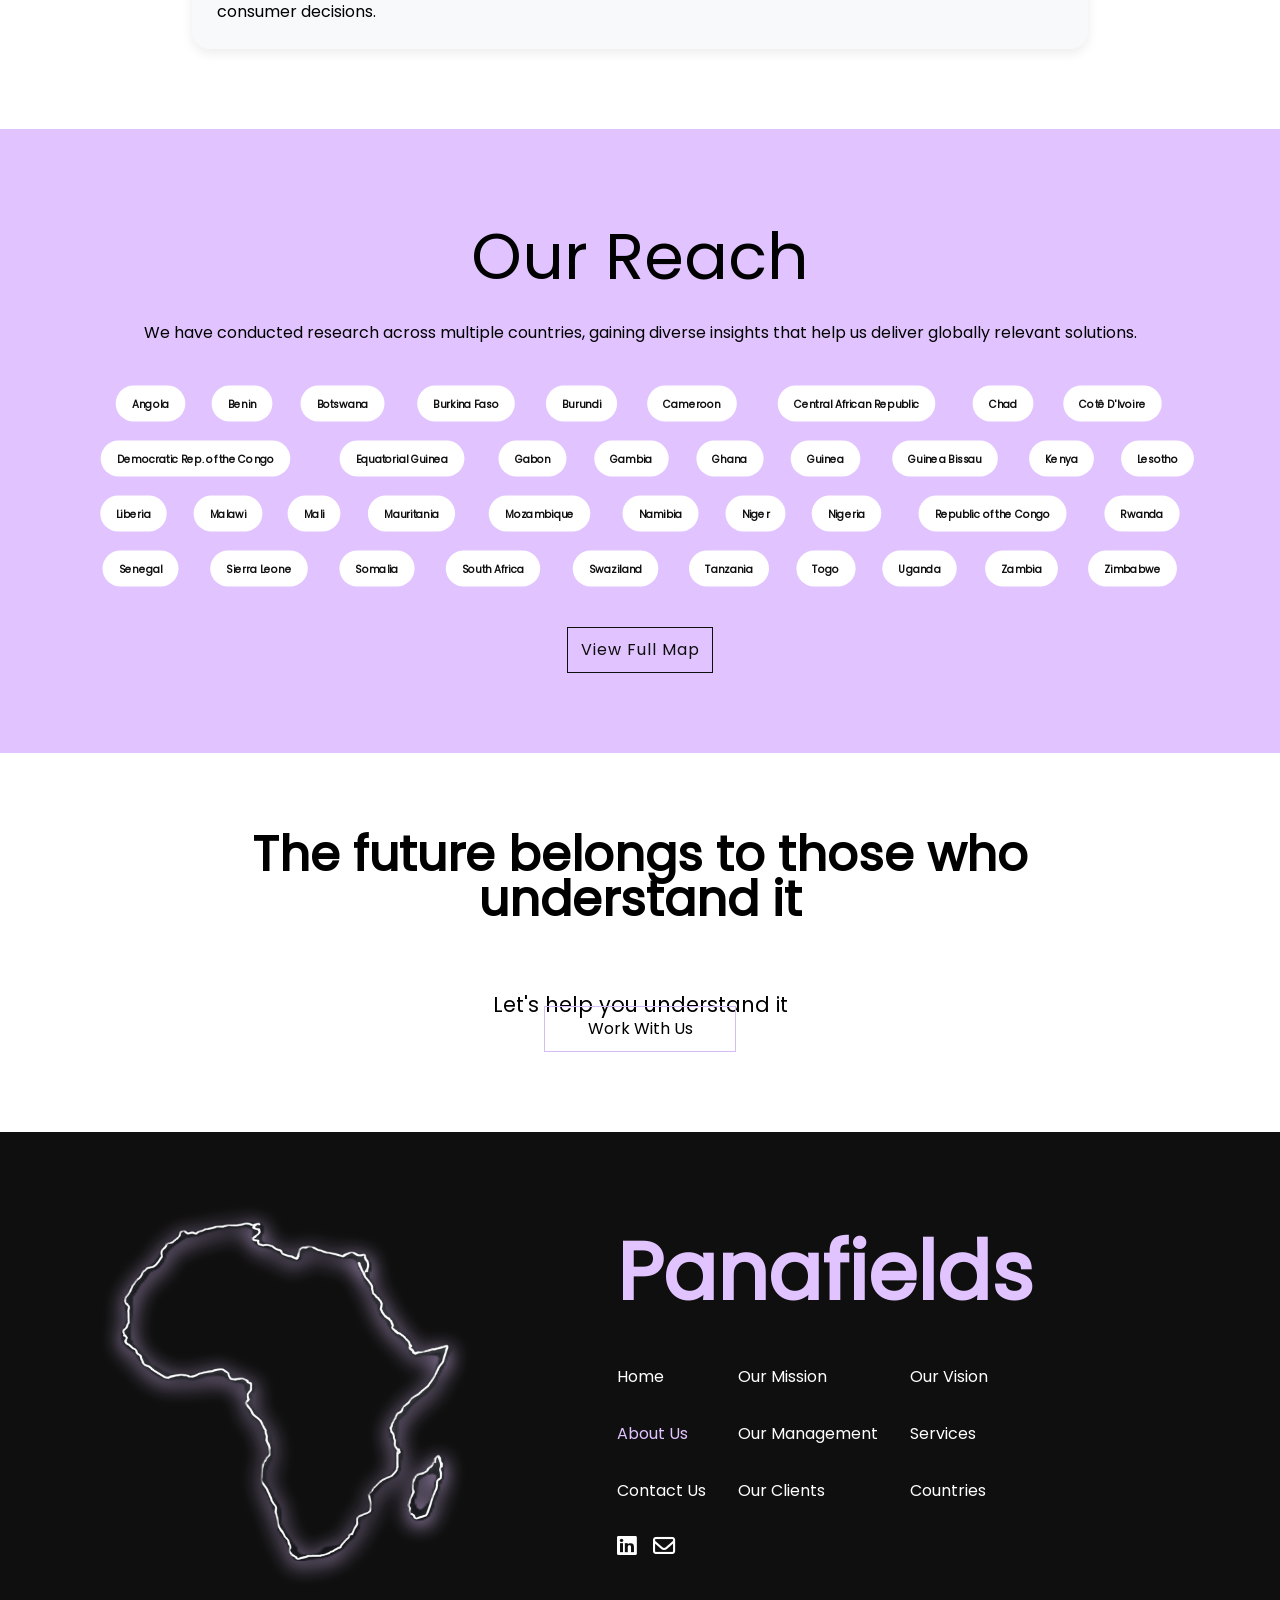
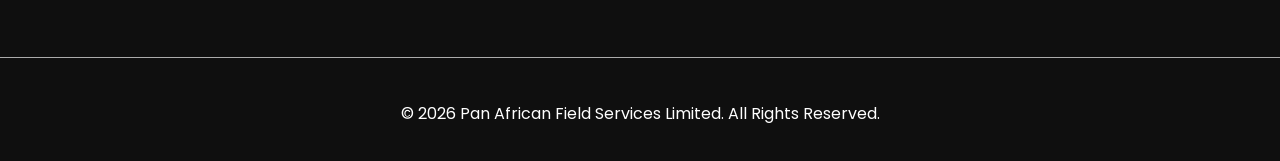
==== commit 79c104e9: "Minor changes" ====
--- a/about.html
+++ b/about.html
@@ -29,6 +29,9 @@
 </head>
 <body>  
     <header>
+        <div class="container">
+            <p class="text1">Pan African Field Services Ltd.</p>
+        </div>
         <ul class="sidebar">
             <li onclick="hideSidebar()"><a href="#"><i class="fas fa-x"></i></a></li>
             <li><a href="index.html">Home</a></li>
--- a/styles/header & footer.css
+++ b/styles/header & footer.css
@@ -1 +1,53 @@
-*{box-sizing:border-box}html{scroll-behavior:smooth}header{background-color:#fff}.header{background-color:#fff0;backdrop-filter:blur(10px);position:fixed!important;top:0;left:0;z-index:9;box-shadow:-10px 0 10px rgb(0 0 0 / .1);width:100%}header img{width:30%;height:auto}header ul{width:100%;list-style:none;display:flex;justify-content:flex-end;align-items:center}header li{height:50px}header a{height:100%;padding:0 20px;text-decoration:none;display:flex;align-items:center;color:#000;margin-bottom:10px}header .sidebar a:hover{background-color:#eee}header .header .hideOnMobile:hover{border:1px solid #0f0f0f;background-color:#fff0;border-radius:30px}.bars{display:none;position:absolute;right:0;top:0}.sidebar{position:fixed;top:0;right:0;height:100vh;width:250px;background-color:#fff0;backdrop-filter:blur(10px);box-shadow:-10px 0 10px rgb(0 0 0 / .1);transform:translateX(400px);transition:all 0.8s ease-in-out;flex-direction:column;align-items:flex-start;justify-content:flex-start;display:none}.sidebar li{width:100%}.sidebar a{width:100%}footer{background-color:#0f0f0f;width:100%;display:flex;flex-direction:column;align-items:center;justify-content:center;padding:5rem 0 2.2rem;color:#fff;gap:6rem;position:relative;z-index:100;overflow:hidden}footer .content{display:flex;gap:12rem;background-color:#0f0f0f}footer img{width:30%;height:auto;filter:drop-shadow(0 4px 10px #e1c4ff);animation:drop-glow 4s linear infinite}footer .footer-content{display:flex;flex-direction:column;gap:2rem}footer .footer-content h3{font-size:5rem;width:140%}footer .footer-content .links{display:flex;gap:2rem}footer .footer-content .links ul{display:flex;flex-direction:column;gap:2rem}footer .footer-content .links ul li a:hover{color:#e1c4ff;text-decoration:underline}footer .footer-content .socials{display:flex;gap:1rem}footer .footer-content .socials a i{font-size:1.4rem}footer .footer-content .socials a i:hover{transform:scale(1.1);color:#e1c4ff}footer .footer-content .socials a i:visited{color:#e1c4ff}footer .right{border-top:1px solid #d3d3d3cc;width:100%;text-align:center;padding-top:2.7rem}@media (max-width:400px){.header img{width:40%;height:auto;position:absolute;top:14px;left:20px}.sidebar{width:100%}footer img{display:none}footer .footer-content h3{font-size:2rem;width:100%}footer .footer-content .links{gap:1rem;font-size:.8rem}footer .right{font-size:.8rem;padding-top:1.5rem}}@media (max-width:500px){.header img{width:40%;height:auto;position:absolute;top:7px;left:20px}footer .footer-content h3{font-size:3.4rem;width:100%}footer .footer-content .links{gap:.7rem;font-size:.7rem}footer .right{font-size:.7rem}footer img{display:none}}@media (max-width:600px){header img{width:35%;position:absolute;top:10px;left:20px}footer .footer-content h3{font-size:4rem;width:100%}footer .footer-content .links{gap:1rem;font-size:.8rem}footer .right{font-size:.8rem;padding-top:1.5rem}footer img{display:none}}@media (min-width:601px){.header img{width:20%;position:absolute;top:14px;left:20px}footer img{display:none}}@media (max-width:800px){.hideOnMobile{display:none}.sidebar{z-index:89}.header{z-index:88}.bars{display:flex}}@media (min-width:801px){header img{width:35%;height:auto}}@media (min-width:900px){.header img{width:15%;height:auto}}@media (min-width:992px){footer img{display:flex;width:30%;transition:0.8s;margin-left:3rem}footer .content{display:flex;gap:5rem;transition:0.8s}}@media (min-width:1000px){header img{width:30%}footer .content{gap:10rem;transition:0.8s}}@media (min-width:1200px){.header img{width:10%;height:auto}}+*{box-sizing:border-box}html{scroll-behavior:smooth}header{background-color:#fff}.header{background-color:#fff0;backdrop-filter:blur(10px);position:fixed!important;top: 3rem;left: 0;z-index:9;box-shadow:-10px 0 10px rgb(0 0 0 / .1);width:100%}header img{width:35%;height:auto}header ul{width:100%;list-style:none;display:flex;justify-content:flex-end;align-items:center}header li{height:50px}header a{height:100%;padding:0 20px;text-decoration:none;display:flex;align-items:center;color:#000;margin-bottom:10px}header .sidebar a:hover{background-color:#eee}header .header .hideOnMobile:hover{border:1px solid #0f0f0f;background-color:#fff0;border-radius:30px}.bars{display:none;position:absolute;right:0;top:0}.sidebar{position:fixed;top:0;right:0;height:100vh;width:250px;background-color:#fff0;backdrop-filter:blur(10px);box-shadow:-10px 0 10px rgb(0 0 0 / .1);transform:translateX(400px);transition:all 0.8s ease-in-out;flex-direction:column;align-items:flex-start;justify-content:flex-start;display:none}.sidebar li{width:100%}.sidebar a{width:100%}footer{background-color:#0f0f0f;width:100%;display:flex;flex-direction:column;align-items:center;justify-content:center;padding:5rem 0 2.2rem;color:#fff;gap:6rem;position:relative;z-index:100;overflow:hidden}footer .content{display:flex;gap:12rem;background-color:#0f0f0f}footer img{width:30%;height:auto;filter:drop-shadow(0 4px 10px #e1c4ff);animation:drop-glow 4s linear infinite}footer .footer-content{display:flex;flex-direction:column;gap:2rem}footer .footer-content h3{font-size:5rem;width:140%;color: #e1c4ff;}footer .footer-content .links{display:flex;gap:2rem}footer .footer-content .links ul{display:flex;flex-direction:column;gap:2rem}footer .footer-content .links ul li a:hover{color:#e1c4ff;text-decoration:underline}footer .footer-content .socials{display:flex;gap:1rem}footer .footer-content .socials a i{font-size:1.4rem}footer .footer-content .socials a i:hover{transform:scale(1.1);color:#e1c4ff}footer .footer-content .socials a i:visited{color:#e1c4ff}footer .right{border-top:1px solid #d3d3d3cc;width:100%;text-align:center;padding-top:2.7rem}
+@media (max-width:400px){.header img{width:40%;height:auto;position:absolute;top:14px;left:20px}.sidebar{width:100%}footer img{display:none}footer .footer-content h3{font-size:2rem;width:100%}footer .footer-content .links{gap:1rem;font-size:.8rem}footer .right{font-size:.8rem;padding-top:1.5rem}}
+@media (max-width:500px){.header img{width:40%;height:auto;position:absolute;top:7px;left:20px}footer .footer-content h3{font-size:3.4rem;width:100%}footer .footer-content .links{gap:.7rem;font-size:.7rem}footer .right{font-size:.7rem}footer img{display:none}}
+@media (max-width:600px){header img{width:35%;position:absolute;top:10px;left:20px}footer .footer-content h3{font-size:4rem;width:100%}footer .footer-content .links{gap:1rem;font-size:.8rem}footer .right{font-size:.8rem;padding-top:1.5rem}footer img{display:none}}
+@media (min-width:601px){.header img{width:20%;position:absolute;top:14px;left:20px}footer img{display:none}}@media (max-width:800px){.hideOnMobile{display:none}.sidebar{z-index:2010}.header{z-index:88}.bars{display:flex}}
+@media (min-width:801px){header img{width:35%;height:auto}}
+@media (min-width:900px){.header img{width:15%;height:auto}}@media (min-width:992px){footer img{display:flex;width:30%;transition:0.8s;margin-left:3rem}footer .content{display:flex;gap:5rem;transition:0.8s}}
+@media (min-width:1000px){header img{width:35%}footer .content{gap:10rem;transition:0.8s}}@media (min-width:1200px){.{width:10%;height:auto}}
+header .container{
+    background-color: #e1c4ff;
+    z-index: 200;
+    display: flex;
+    padding: .4rem;
+    justify-content: center;
+    align-items: center;
+    position: fixed;
+    width: 100%;
+}
+
+
+header .container .text1{
+    z-index: 2;
+    letter-spacing: 3px;
+    padding-left: 20px;
+    font-size: 1.5rem;
+}
+
+header .container span img{
+    width: 2rem;
+    background-color: #e1c4ff;
+}
+
+header img{
+    animation: logoRot 15s linear infinite;
+}
+
+@keyframes logoRot {
+    10%{
+        transform: rotateY(360deg);
+    }
+
+    20%{
+        transform: rotateY(0);
+    }
+
+    30%{
+        transform: rotateY(360deg);
+    }
+
+    40%{
+        transform: translateY(0);
+    }
+}
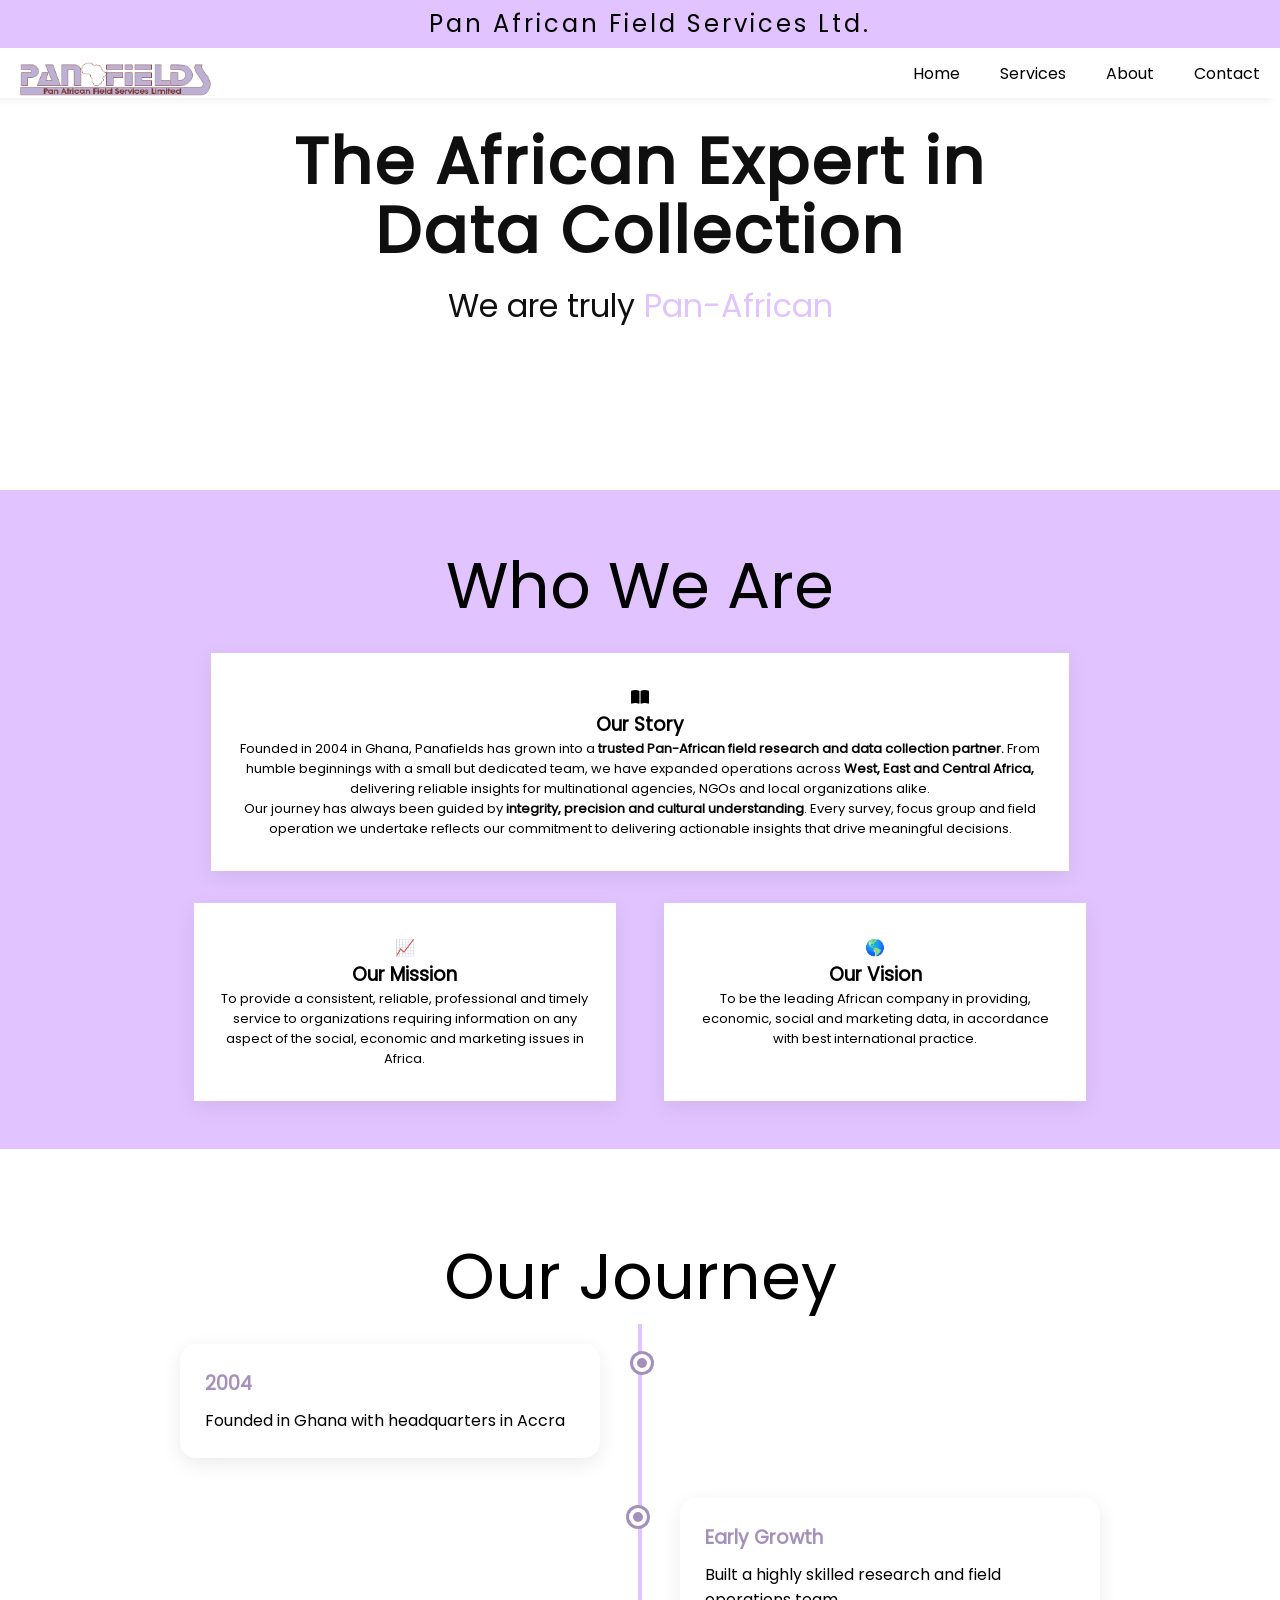
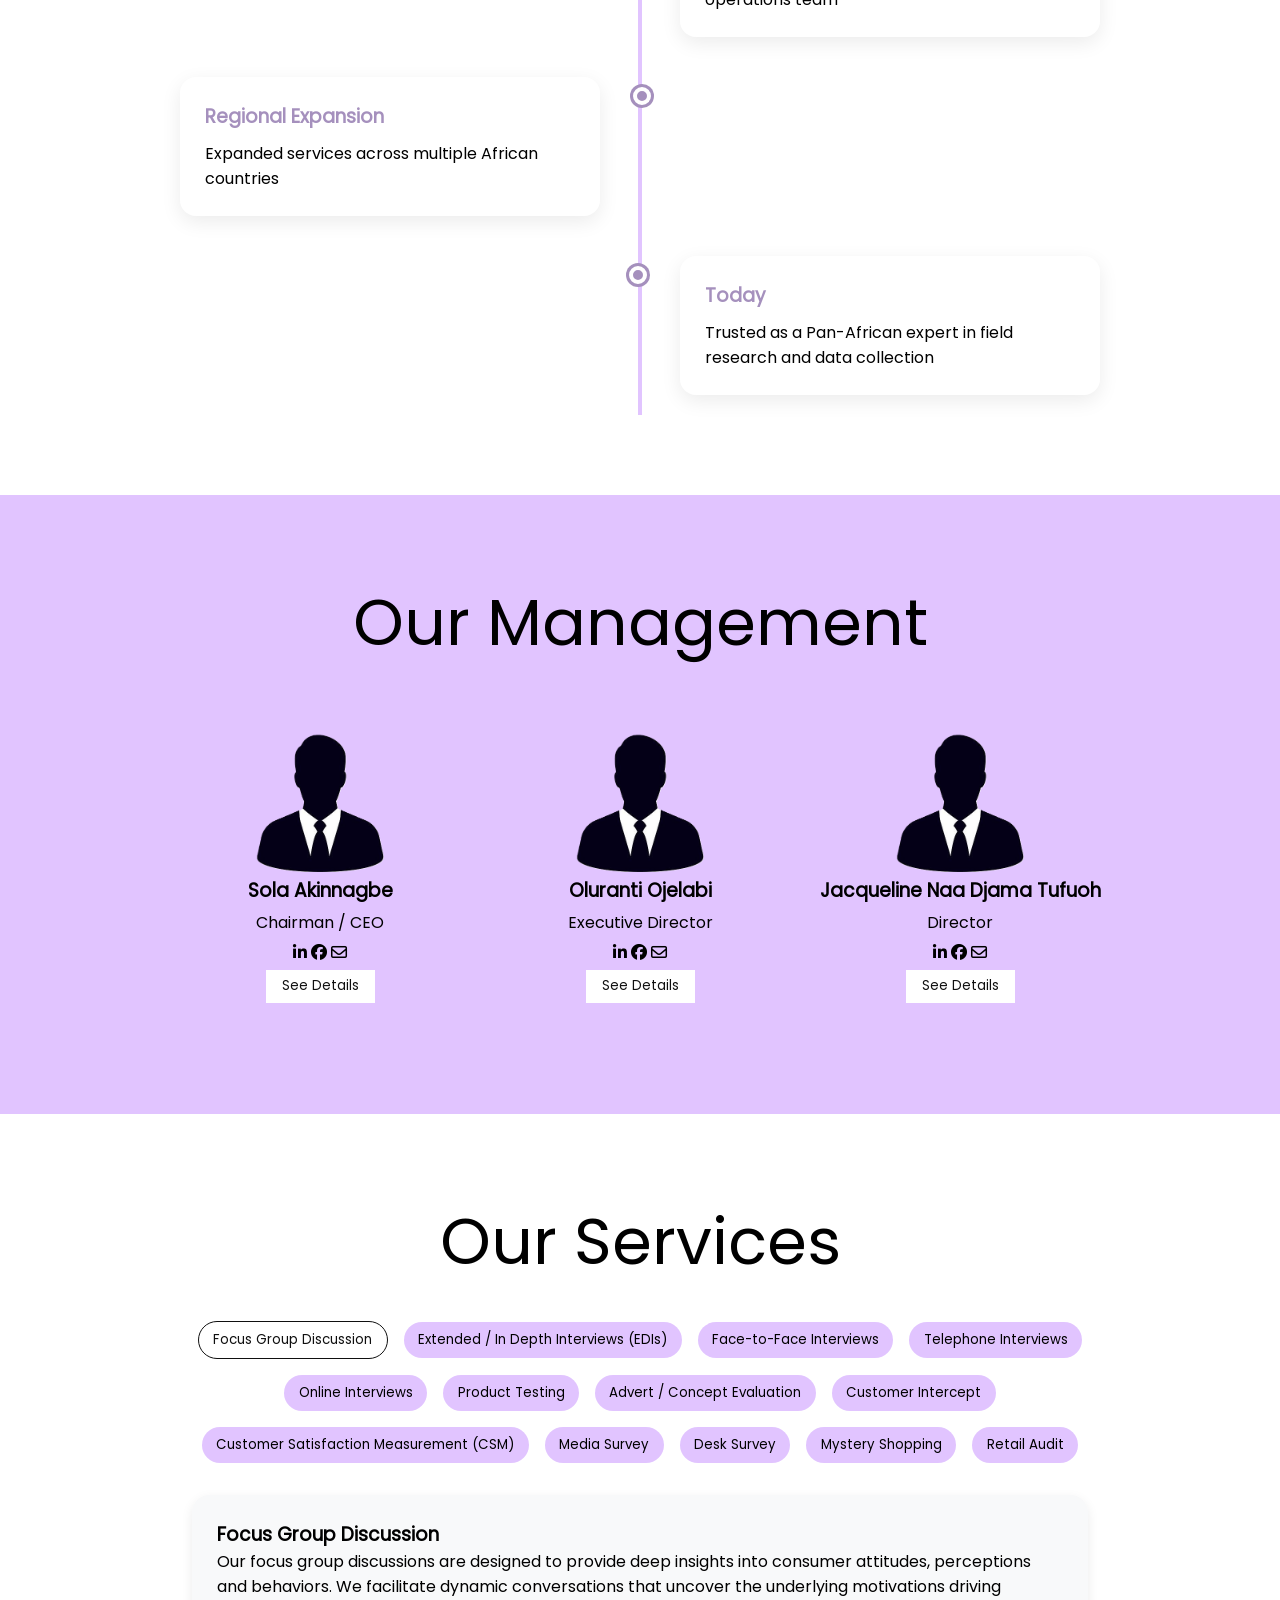
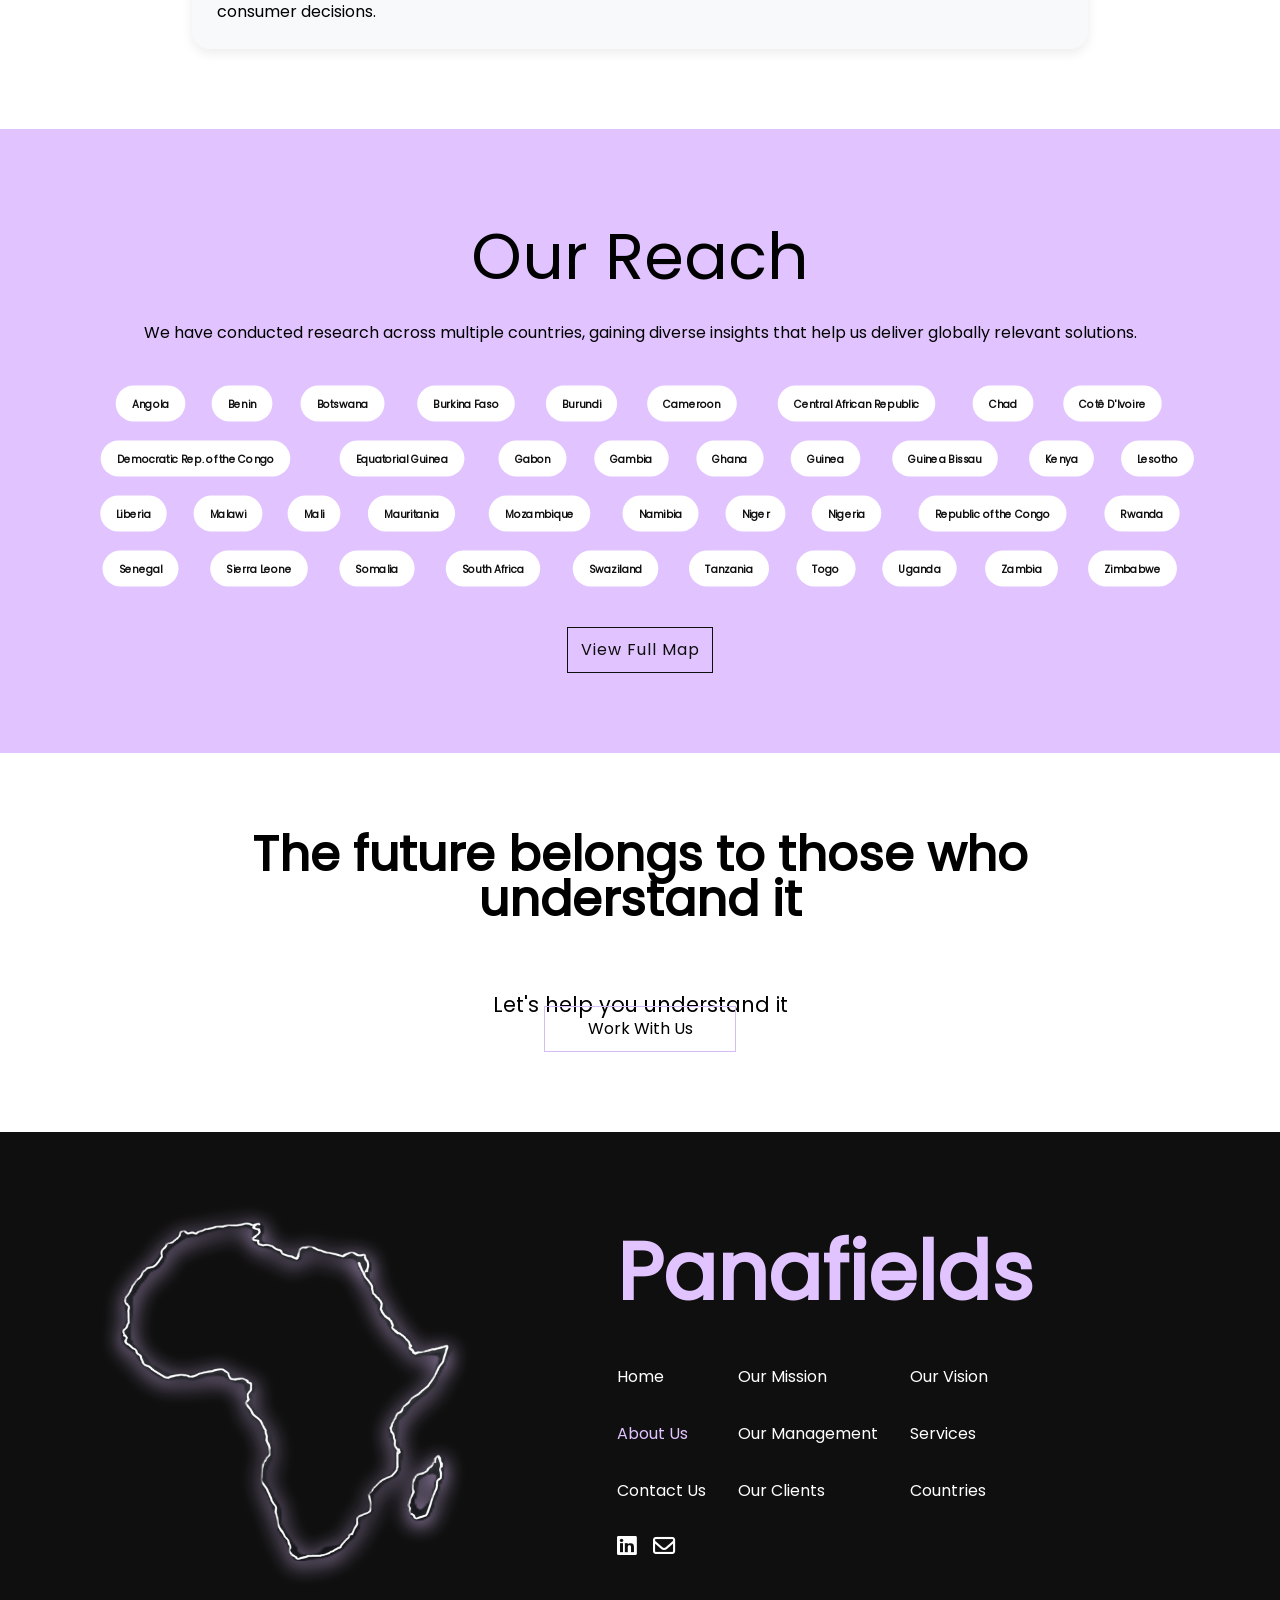
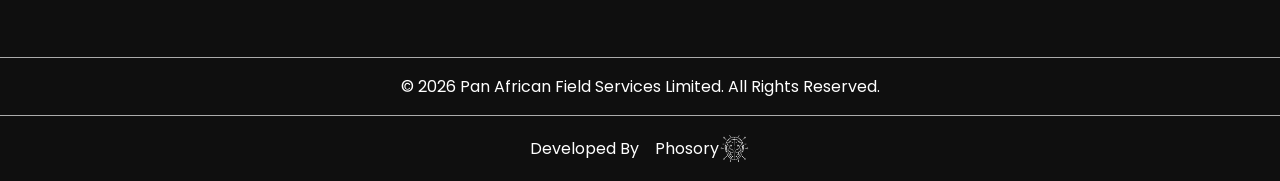
==== commit 295c420f: "Minor changes" ====
--- a/about.html
+++ b/about.html
@@ -361,6 +361,7 @@
             </div>
         </div>
         <div class="right"> &copy; 2026 Pan African Field Services Limited. All Rights Reserved.</div>
+        <div class="dev"><p>Developed By <a href="">Phosory <img src="image/icon.webp" alt="`Phosory Icon" loading="lazy"></a></p></div>
     </footer>
 </body>
 </html>
--- a/styles/header & footer.css
+++ b/styles/header & footer.css
@@ -1,53 +1,33 @@
-*{box-sizing:border-box}html{scroll-behavior:smooth}header{background-color:#fff}.header{background-color:#fff0;backdrop-filter:blur(10px);position:fixed!important;top: 3rem;left: 0;z-index:9;box-shadow:-10px 0 10px rgb(0 0 0 / .1);width:100%}header img{width:35%;height:auto}header ul{width:100%;list-style:none;display:flex;justify-content:flex-end;align-items:center}header li{height:50px}header a{height:100%;padding:0 20px;text-decoration:none;display:flex;align-items:center;color:#000;margin-bottom:10px}header .sidebar a:hover{background-color:#eee}header .header .hideOnMobile:hover{border:1px solid #0f0f0f;background-color:#fff0;border-radius:30px}.bars{display:none;position:absolute;right:0;top:0}.sidebar{position:fixed;top:0;right:0;height:100vh;width:250px;background-color:#fff0;backdrop-filter:blur(10px);box-shadow:-10px 0 10px rgb(0 0 0 / .1);transform:translateX(400px);transition:all 0.8s ease-in-out;flex-direction:column;align-items:flex-start;justify-content:flex-start;display:none}.sidebar li{width:100%}.sidebar a{width:100%}footer{background-color:#0f0f0f;width:100%;display:flex;flex-direction:column;align-items:center;justify-content:center;padding:5rem 0 2.2rem;color:#fff;gap:6rem;position:relative;z-index:100;overflow:hidden}footer .content{display:flex;gap:12rem;background-color:#0f0f0f}footer img{width:30%;height:auto;filter:drop-shadow(0 4px 10px #e1c4ff);animation:drop-glow 4s linear infinite}footer .footer-content{display:flex;flex-direction:column;gap:2rem}footer .footer-content h3{font-size:5rem;width:140%;color: #e1c4ff;}footer .footer-content .links{display:flex;gap:2rem}footer .footer-content .links ul{display:flex;flex-direction:column;gap:2rem}footer .footer-content .links ul li a:hover{color:#e1c4ff;text-decoration:underline}footer .footer-content .socials{display:flex;gap:1rem}footer .footer-content .socials a i{font-size:1.4rem}footer .footer-content .socials a i:hover{transform:scale(1.1);color:#e1c4ff}footer .footer-content .socials a i:visited{color:#e1c4ff}footer .right{border-top:1px solid #d3d3d3cc;width:100%;text-align:center;padding-top:2.7rem}
-@media (max-width:400px){.header img{width:40%;height:auto;position:absolute;top:14px;left:20px}.sidebar{width:100%}footer img{display:none}footer .footer-content h3{font-size:2rem;width:100%}footer .footer-content .links{gap:1rem;font-size:.8rem}footer .right{font-size:.8rem;padding-top:1.5rem}}
-@media (max-width:500px){.header img{width:40%;height:auto;position:absolute;top:7px;left:20px}footer .footer-content h3{font-size:3.4rem;width:100%}footer .footer-content .links{gap:.7rem;font-size:.7rem}footer .right{font-size:.7rem}footer img{display:none}}
-@media (max-width:600px){header img{width:35%;position:absolute;top:10px;left:20px}footer .footer-content h3{font-size:4rem;width:100%}footer .footer-content .links{gap:1rem;font-size:.8rem}footer .right{font-size:.8rem;padding-top:1.5rem}footer img{display:none}}
-@media (min-width:601px){.header img{width:20%;position:absolute;top:14px;left:20px}footer img{display:none}}@media (max-width:800px){.hideOnMobile{display:none}.sidebar{z-index:2010}.header{z-index:88}.bars{display:flex}}
-@media (min-width:801px){header img{width:35%;height:auto}}
-@media (min-width:900px){.header img{width:15%;height:auto}}@media (min-width:992px){footer img{display:flex;width:30%;transition:0.8s;margin-left:3rem}footer .content{display:flex;gap:5rem;transition:0.8s}}
-@media (min-width:1000px){header img{width:35%}footer .content{gap:10rem;transition:0.8s}}@media (min-width:1200px){.{width:10%;height:auto}}
-header .container{
-    background-color: #e1c4ff;
-    z-index: 200;
+*{box-sizing:border-box}html{scroll-behavior:smooth}header{background-color:#fff}.header{background-color:#fff0;backdrop-filter:blur(10px);position:fixed!important;top:3rem;left:0;z-index:9;box-shadow:-10px 0 10px rgb(0 0 0 / .1);width:100%}header img{width:35%;height:auto}header ul{width:100%;list-style:none;display:flex;justify-content:flex-end;align-items:center}header li{height:50px}header a{height:100%;padding:0 20px;text-decoration:none;display:flex;align-items:center;color:#000;margin-bottom:10px}header .sidebar a:hover{background-color:#eee}header .header .hideOnMobile:hover{border:1px solid #0f0f0f;background-color:#fff0;border-radius:30px}.bars{display:none;position:absolute;right:0;top:0}.sidebar{position:fixed;top:0;right:0;height:100vh;width:250px;background-color:#fff0;backdrop-filter:blur(10px);box-shadow:-10px 0 10px rgb(0 0 0 / .1);transform:translateX(400px);transition:all 0.8s ease-in-out;flex-direction:column;align-items:flex-start;justify-content:flex-start;display:none}.sidebar li{width:100%}.sidebar a{width:100%}footer{background-color:#0f0f0f;width:100%;display:flex;flex-direction:column;align-items:center;justify-content:center;padding:5rem 0 1rem;color:#fff;gap:1rem;position:relative;z-index:100;overflow:hidden}footer .content{display:flex;gap:12rem;background-color:#0f0f0f}footer .content img{width:30%;height:auto;filter:drop-shadow(0 4px 10px #e1c4ff);animation:drop-glow 4s linear infinite}footer .footer-content{display:flex;flex-direction:column;gap:2rem}footer .footer-content h3{font-size:5rem;width:140%;color:#e1c4ff}footer .footer-content .links{display:flex;gap:2rem}footer .footer-content .links ul{display:flex;flex-direction:column;gap:2rem}footer .footer-content .links ul li a:hover{color:#e1c4ff;text-decoration:underline}footer .footer-content .socials{display:flex;gap:1rem}footer .footer-content .socials a i{font-size:1.4rem}footer .footer-content .socials a i:hover{transform:scale(1.1);color:#e1c4ff}footer .footer-content .socials a i:visited{color:#e1c4ff}footer .right{border-top:1px solid #d3d3d3cc;border-bottom:1px solid #d3d3d3cc;width:100%;text-align:center;padding:1rem;margin-top: 5rem;}@media (max-width:400px){.header img{width:40%;height:auto;position:absolute;top:14px;left:20px}.sidebar{width:100%}footer .content img{display:none}footer .footer-content h3{font-size:2rem;width:100%}footer .footer-content .links{gap:1rem;font-size:.8rem}footer .right{font-size:.8rem;padding-top:1.5rem}}@media (max-width:500px){.header img{width:40%;height:auto;position:absolute;top:7px;left:20px}footer .footer-content h3{font-size:3.4rem;width:100%}footer .footer-content .links{gap:.7rem;font-size:.7rem}footer .right{font-size:.7rem}footer .content img{display:none}}@media (max-width:600px){header img{width:35%;position:absolute;top:10px;left:20px}footer .footer-content h3{font-size:4rem;width:100%}footer .footer-content .links{gap:1rem;font-size:.8rem}footer .right{font-size:.8rem;padding-top:1.5rem}footer .content img{display:none}}@media (min-width:601px){.header img{width:20%;position:absolute;top:14px;left:20px}footer .content img{display:none}}@media (max-width:800px){.hideOnMobile{display:none}.sidebar{z-index:2010}.header{z-index:88}.bars{display:flex}}@media (min-width:801px){header img{width:35%;height:auto}}@media (min-width:900px){.header img{width:15%;height:auto}}@media (min-width:992px){footer .content img{display:flex;width:30%;transition:0.8s;margin-left:3rem}footer .content{display:flex;gap:5rem;transition:0.8s}}@media (min-width:1000px){header img{width:35%}footer .content{gap:10rem;transition:0.8s}}@media (min-width:1200px){.{width:10%;height:auto}}header .container{background-color:#e1c4ff;z-index:200;display:flex;padding:.4rem;justify-content:center;align-items:center;position:fixed;width:100%}header .container .text1{z-index:2;letter-spacing:3px;padding-left:20px;font-size:1.5rem}header .container span img{width:2rem;background-color:#e1c4ff}header img{animation:logoRot 15s linear infinite}@keyframes logoRot{10%{transform:rotateY(360deg)}20%{transform:rotateY(0)}30%{transform:rotateY(360deg)}40%{transform:translateY(0)}}
+@media (max-width: 700px) {
+    header .container .text1 {
+        font-size: 1rem;
+    }
+    .header{
+        top: 2rem !important;
+    }
+}
+
+.dev{
+    width: 100%;
     display: flex;
-    padding: .4rem;
     justify-content: center;
     align-items: center;
-    position: fixed;
-    width: 100%;
+}
+.dev p{
+    display: flex;
+    align-items: center;
+    gap: 1rem;
 }
 
-
-header .container .text1{
-    z-index: 2;
-    letter-spacing: 3px;
-    padding-left: 20px;
-    font-size: 1.5rem;
+.dev p a{
+    display: flex;
+    align-items: center;
 }
 
-header .container span img{
-    width: 2rem;
-    background-color: #e1c4ff;
-}
-
-header img{
-    animation: logoRot 15s linear infinite;
-}
-
-@keyframes logoRot {
-    10%{
-        transform: rotateY(360deg);
-    }
-
-    20%{
-        transform: rotateY(0);
-    }
-
-    30%{
-        transform: rotateY(360deg);
-    }
-
-    40%{
-        transform: translateY(0);
-    }
+.dev p a img{
+    width: 2rem !important;
+    height: auto;
+    margin-left: 0rem;
+    filter: none !important;
 }
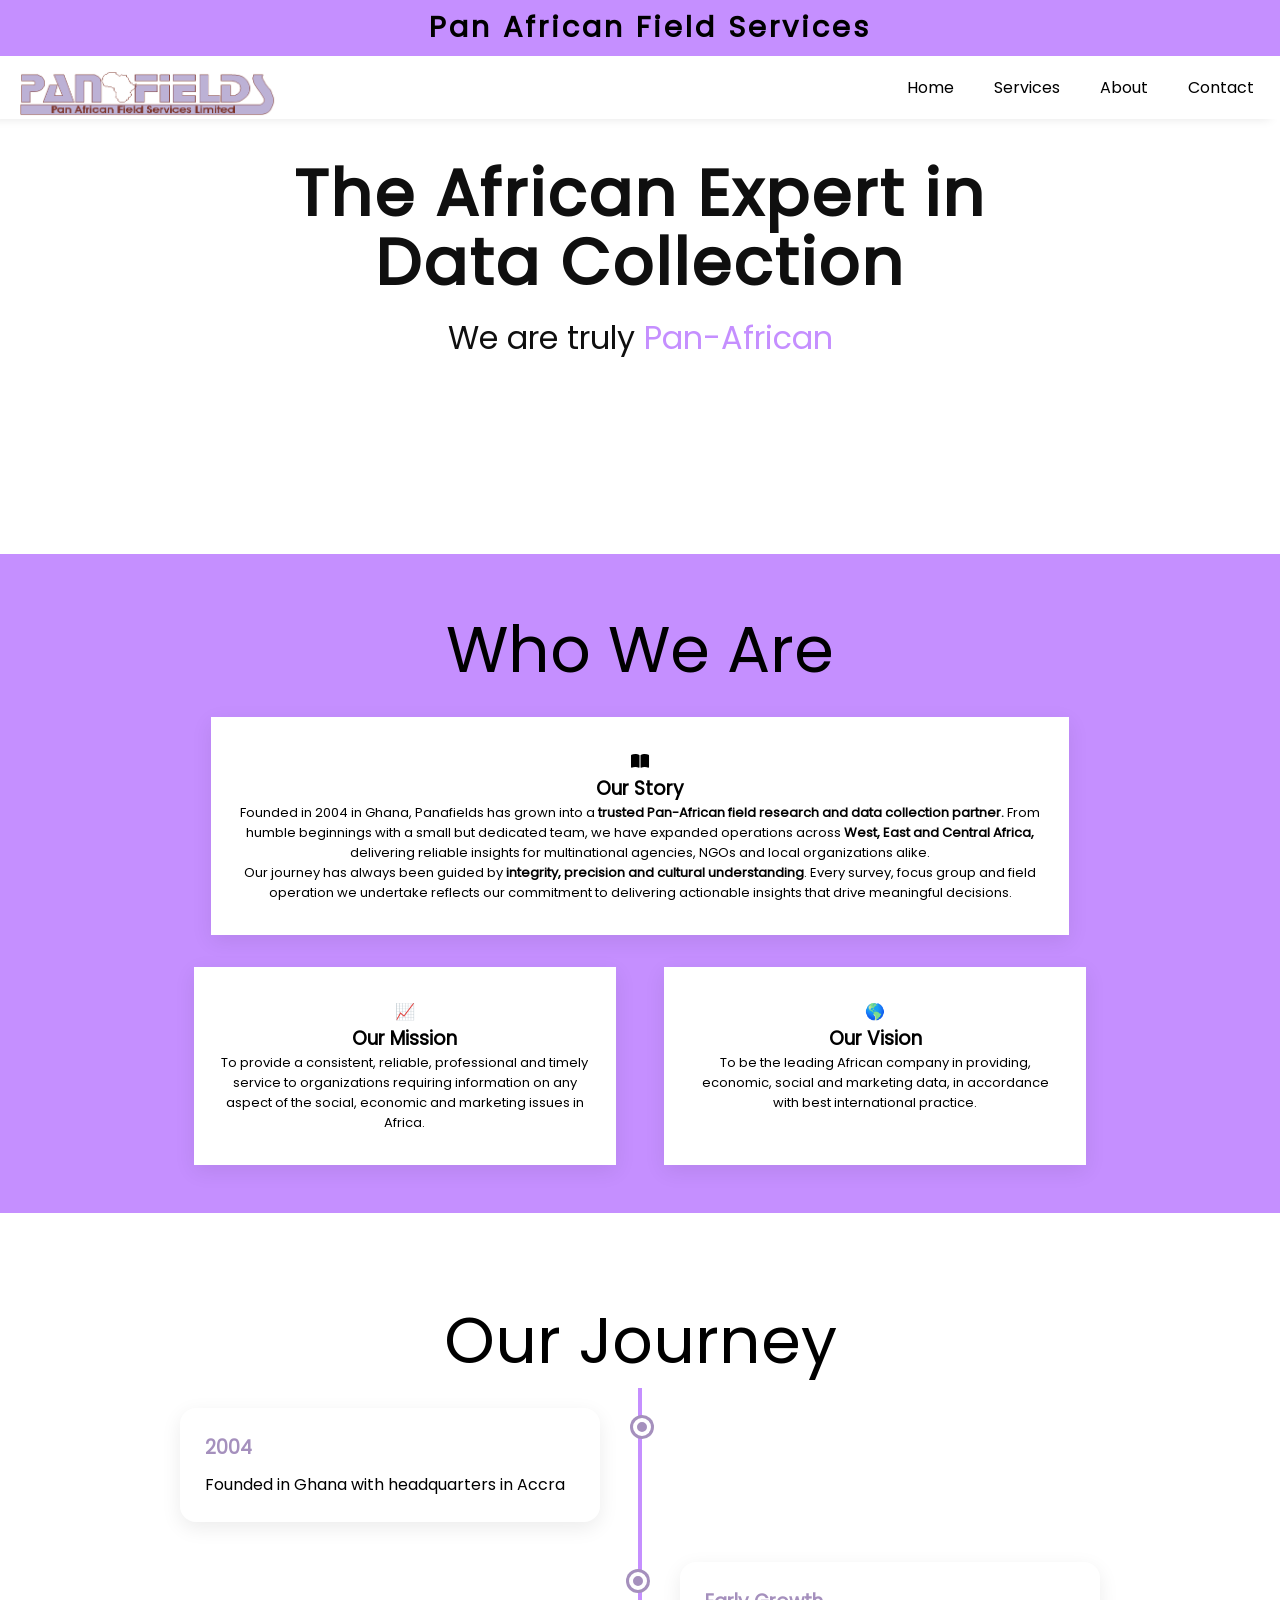
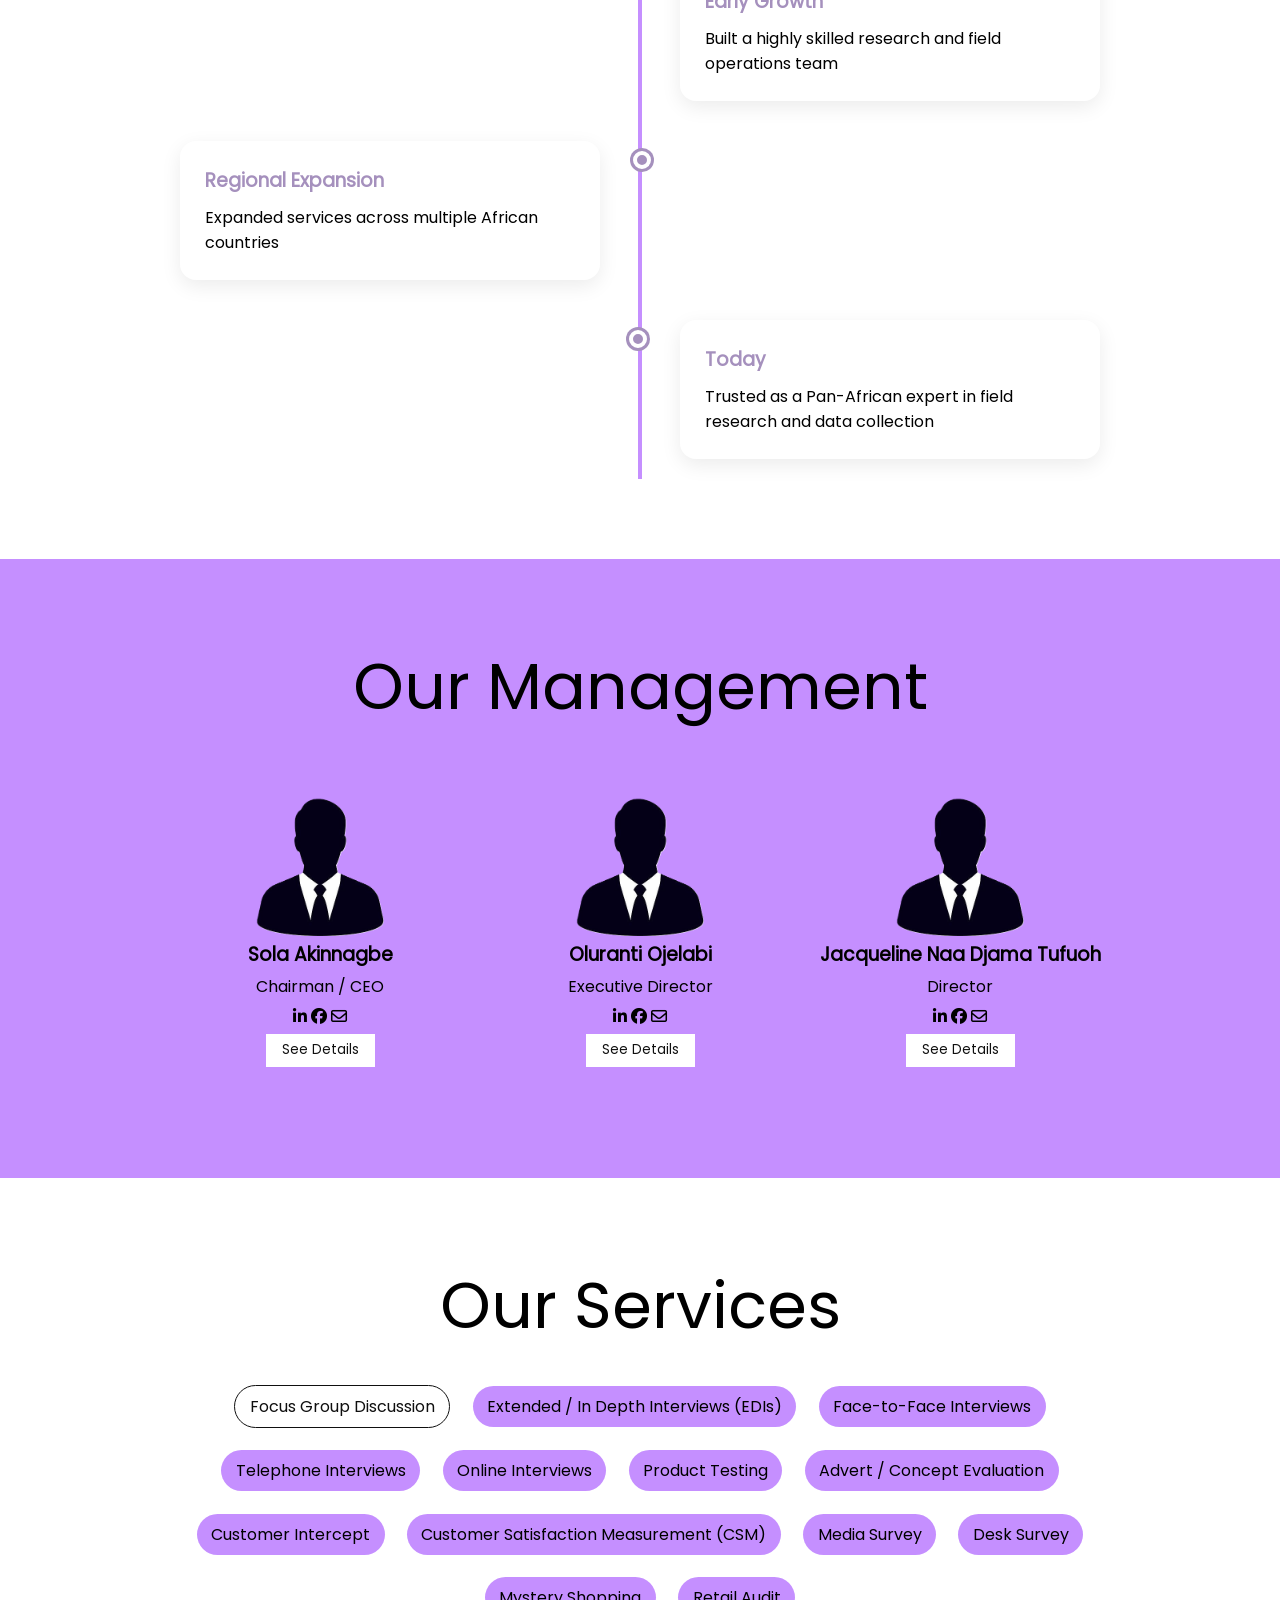
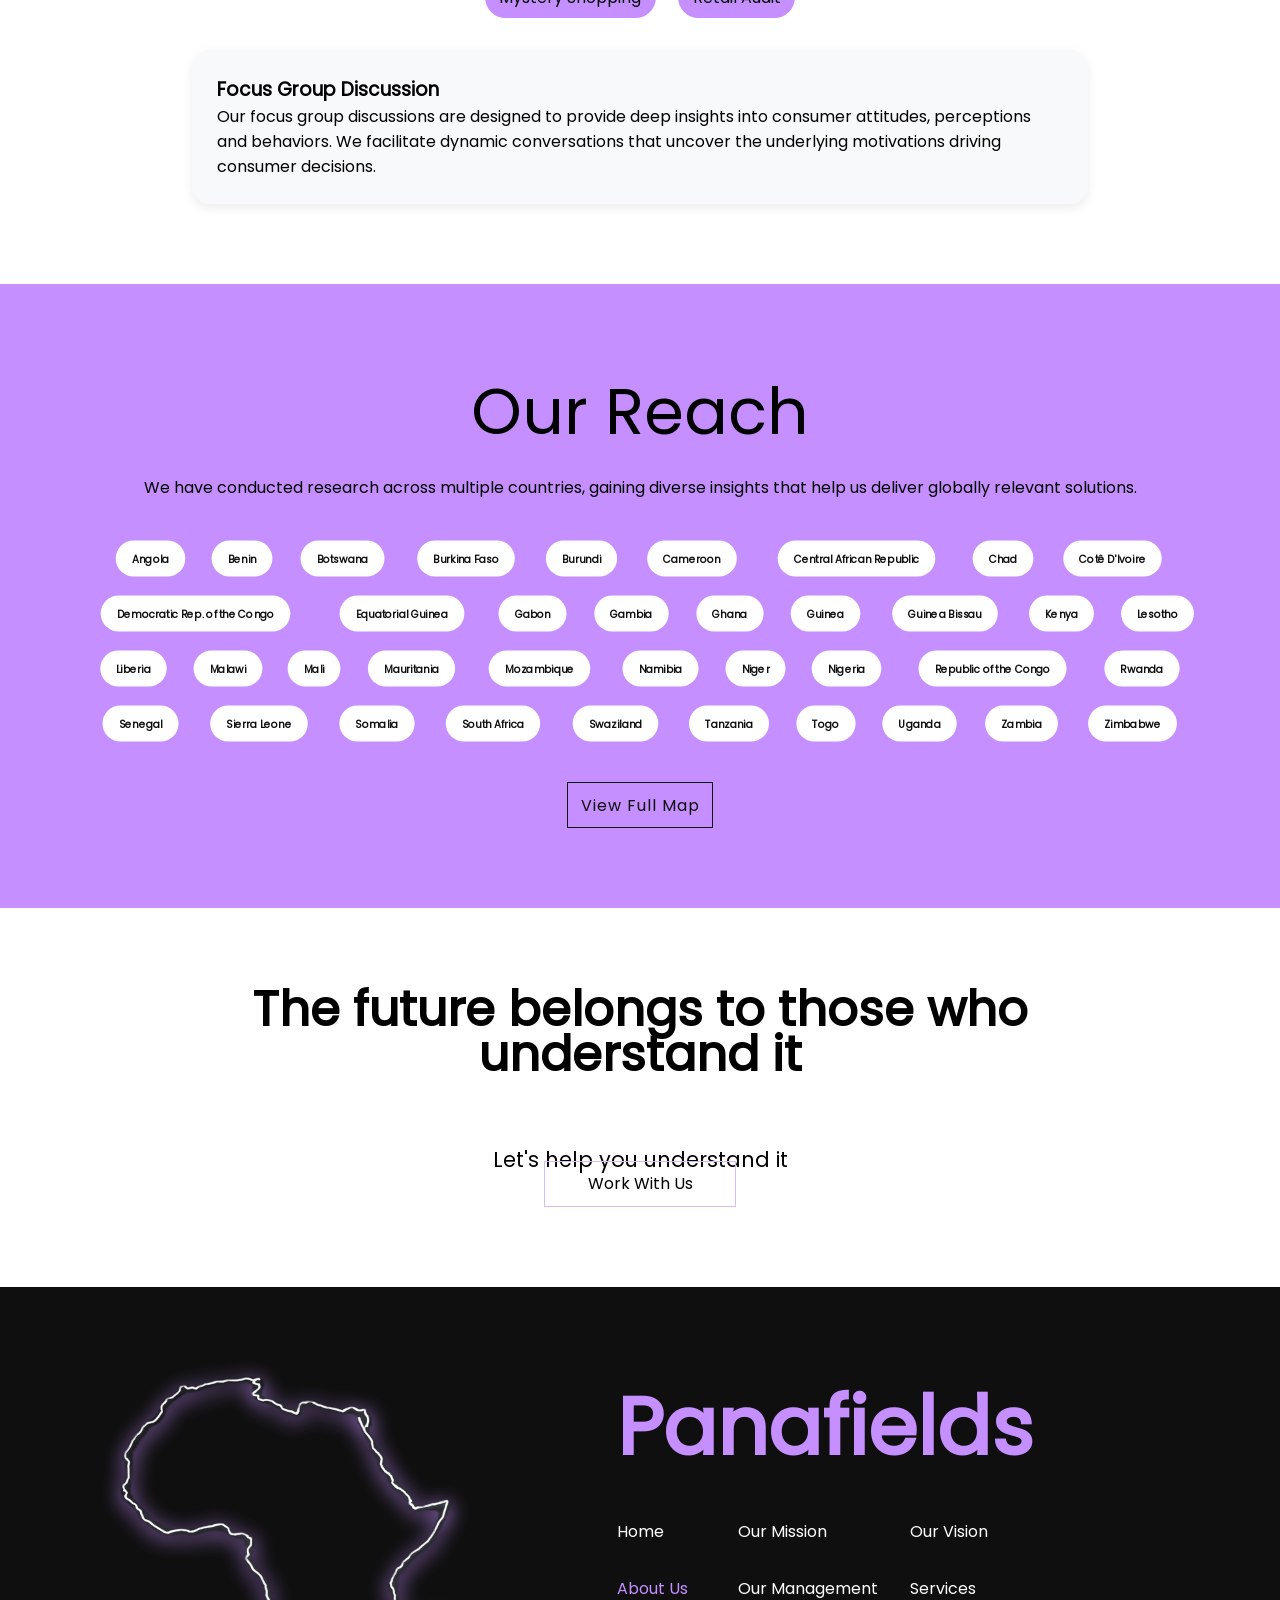
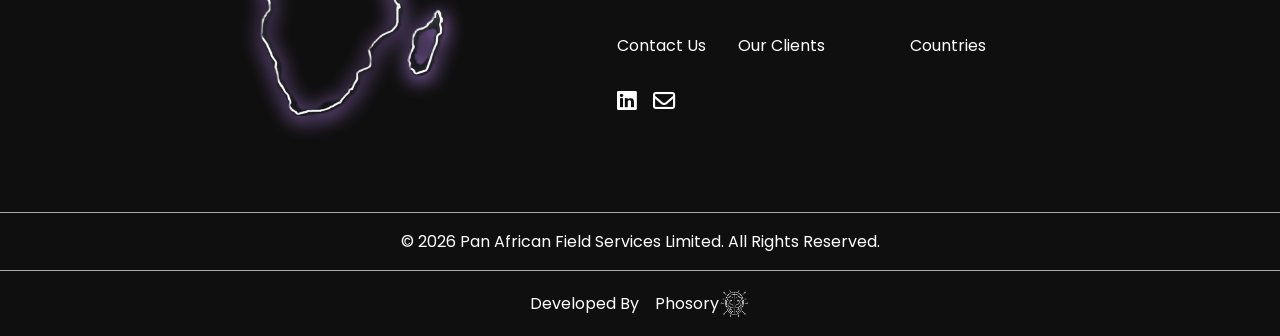
==== commit b117e55b: "Minor changes" ====
--- a/about.html
+++ b/about.html
@@ -30,7 +30,7 @@
 <body>  
     <header>
         <div class="container">
-            <p class="text1">Pan African Field Services Ltd.</p>
+            <p class="text1">Pan African Field Services</p>
         </div>
         <ul class="sidebar">
             <li onclick="hideSidebar()"><a href="#"><i class="fas fa-x"></i></a></li>
@@ -340,7 +340,7 @@
                 <div class="links">
                     <ul>
                         <li><a href="index.html">Home</a></li>
-                        <li style="color: #e1c4ff;"><a href="about.html">About Us</a></li>
+                        <li style="color: #c58fff;"><a href="about.html">About Us</a></li>
                         <li><a href="contact.html">Contact Us</a></li>
                     </ul>
                     <ul>
--- a/styles/style2.css
+++ b/styles/style2.css
@@ -1 +1 @@
-@font-face{font-family:poppins;src:url(../Poppins-Regular.ttf)}@keyframes fadeUp{from{opacity:0;transform:translateY(25px)}to{opacity:1;transform:translateY(0)}}*{margin:0;padding:0;box-sizing:border-box}body{background-color:#e1c4ff}*{margin:0;padding:0;font-family:poppins}a{text-decoration:none;color:inherit;-webkit-tap-highlight-color:#fff0}li{list-style-type:none}.hero{background-color:#fff;color:#0f0f0f;display:flex;flex-direction:column;justify-content:center;align-items:center;padding:10rem 5rem}.hero .hero-text{display:flex;flex-direction:column;align-items:center;justify-content:center;text-align:center;width:70%;gap:1rem;margin-top:-2rem}.hero .hero-text h1{font-size:4rem!important;letter-spacing:2px;animation:fadeUp 0.8s linear forwards}.hero .hero-text h2 span{color:#e1c4ff}.hero .hero-text p{font-size:2rem;opacity:0;animation:fadeUp 0.8s linear forwards;animation-delay:1s}.hero .hero-text p span{color:#e1c4ff}@media (max-width:600px){.hero{padding:9rem 0 3rem}.hero .hero-text h1{font-size:2.1rem!important;line-height:2.4rem!important}.hero-text p{font-size:1rem!important}}@media (min-width:601px){.hero .hero-text h1{font-size:3rem!important;line-height:3.3rem!important}}@media (min-width:768px){.hero .hero-text h1{font-size:4rem!important;line-height:4.3rem!important}}.who{display:flex;flex-direction:column;align-items:center;justify-content:center;padding:5rem 0}.who h2{font-size:4rem;font-weight:400;text-align:center;opacity:0;transform:translateY(50px)}.who .content{display:flex;flex-wrap:wrap;justify-content:center;align-items:center}.who .text{display:flex;flex-direction:column;align-items:center;justify-content:center;background-color:#fff;width:67%;box-shadow:0 6px 20px #00000014;padding:2rem 1.5rem;text-align:center;opacity:0;transform:translateY(50px)}.who h2.show,.who .text.show,.who .mis-vis.show{opacity:1;transform:translateY(0);transition:0.8s ease}.who .text p{text-align:center;pointer-events:none}.who .mis-vis{display:flex;gap:3rem;justify-content:center;flex-wrap:wrap;margin-top:2rem;opacity:0;transform:translateY(50px)}.who .mis-vis .card{background-color:#fff;padding:2rem 1.5rem;box-shadow:0 6px 20px #00000014;flex:1 1 300px;width:33%;text-align:center;transition:transform 0.4s ease,box-shadow 0.4s ease;cursor:default}.who .mis-vis .card:hover,.who .text:hover{transform:translateY(-8px);box-shadow:0 12px 25px rgb(0 0 0 / .15)}@media (max-width:600px){.who{padding:3rem 0}.who h2{margin-bottom:20px;font-size:2rem}.who .text p,.who .mis-vis .card p{font-size:small}.mis-vis .card{max-width:67%}}@media (min-width:601px){.who{padding:3rem 0}.who h2{margin-bottom:20px}.who .text p,.who .mis-vis .card p{font-size:small}.mis-vis .card{max-width:67%}}@media (min-width:740px){.who .mis-vis .card{max-width:33%}}.reach{background-color:#e1c4ff;padding:5rem 3rem;display:flex;flex-direction:column;align-items:center;justify-content:center;gap:1rem}.reach h2{font-size:4rem;font-weight:400;opacity:0;transform:translateY(50px);text-align:center}.reach h2.show,.reach p.show{opacity:1;transform:translateY(0);transition:0.8s ease}.reach p{text-align:center;opacity:0;transform:translateY(50px)}.reach .countries{display:flex;flex-direction:column;gap:1rem;justify-content:center;align-items:center}.reach .countries .countries-cloud{display:flex;flex-wrap:wrap;gap:10px;justify-content:center;padding:20px 0}.reach .countries ul li{position:relative;padding:10px 20px;border-radius:50px;background-color:#fff;color:#0f0f0f;font-weight:700;cursor:pointer;text-align:center;transition:background-color 0.3s ease,color 0.3s ease;opacity:0;transform:translateY(50px);scale:.8}.reach .countries .countries-cloud li.show{opacity:1;transform:translateY(0);scale:1;transition:transform 0.8s ease,opacity 0.8s ease,scale 0.8s ease}.reach .countries ul li:hover{background-color:#0f0f0f;color:#fff}.reach .countries ul li img{position:absolute;bottom:130%;left:50%;transform:translateX(-50%);width:45px;height:auto;opacity:0;visibility:hidden;transition:opacity 0.3s ease,transform 0.3s ease;pointer-events:none;border-radius:6px;box-shadow:0 4px 12px rgb(0 0 0 / .15)}.reach .countries ul li:hover img{opacity:1;visibility:visible;transform:translateX(-50%) translateY(-6px)}.reach .countries ul li:hover,.reach .countries ul li:active{scale:1.1}.reach .countries ul li img{height:3rem;width:5rem}.reach .countries ul li span{width:50%;font-size:small}.reach button{border:1px solid #0f0f0f;background-color:#fff0;color:#0f0f0f;padding:.6rem .8rem;font-size:1rem;letter-spacing:1px;cursor:pointer;opacity:0;transform:translateY(50px)}.reach a.show button{opacity:1;transform:translateY(0);transition:transform 0.8s ease,opacity 0.8s ease}.reach button:hover,.reach button:active{background-color:#fff;border:none;transform:scale(1.08);transition:0.4s}.work{background-color:#fff;display:flex;flex-direction:column;padding:5rem 2rem;gap:1rem;align-items:center;justify-content:center;text-align:center}.work h2{font-size:3rem!important;text-align:center;line-height:4.6rem;width:70%;opacity:0;transform:translateY(50px)}.work h2.show,.work p.show,.work a.show{opacity:1;transform:translateY(0);transition:transform 0.8s ease,opacity 0.8s ease}.work p{font-size:1.3rem;opacity:1;transform:translateY(50px)}.work a{opacity:0;transform:translateY(50px);--color:#0f0f0f}.work a button{width:12rem;height:auto;padding:.6rem .8rem;border:1px solid #d7bbf5;background-color:#fff0;font-size:1rem;cursor:pointer;margin-top:20px}.work a button:hover{border:none;background-color:#d7bbf5;color:#fff;transform:scale(1.1);transition:0.6s}@media (max-width:600px){.work h2{font-size:1.8rem!important;width:88%;line-height:2rem}}@media (min-width:601px){.work h2{font-size:2.5rem;line-height:2.8rem}}.management{background-color:#e1c4ff;padding:5rem 2rem;display:flex;flex-direction:column;align-items:center;justify-content:center;gap:2rem}.management h2{font-size:4rem;font-weight:400;text-align:center}.management .manager{display:flex;flex-wrap:wrap;align-items:center;justify-content:center}.management .manager .card{display:flex;flex-wrap:wrap;gap:5px;margin:20px 0;padding:.7rem 0;justify-content:center;align-items:center}.management .manager .card .upShow{display:flex;flex-direction:column;align-items:center;justify-content:center;gap:.3rem;padding:-3rem}.management .manager .card .upShow.active{background-color:#fff}.management .manager .card .upShow img{width:40%}.management .manager .card .upShow button{border:none;background-color:#fff;color:#0f0f0f;padding:.4rem 1rem;cursor:pointer}.management .manager .card .upShow.active button{background-color:#e1c4ff;color:#0f0f0f}.management .manager .card .upShow button:hover,.management .manager .card .upShow button:active{scale:1.1;transition:scale 0.5s ease}.management .manager .card .hidden{background-color:#fff;padding:1rem 2rem;box-shadow:0 10px 30px rgb(0 0 0 / .2);display:none;width:74%}.management .manager .card .seco{padding:2rem}.management .manager .card .hidden ul li{list-style-type:disc}.management .manager .card .hidden ul li li{list-style-type:circle;margin-left:2rem}.management .manager .card .hidden.active{display:block}@media (max-width:600px){.management h2{font-size:2rem}.management .manager .card .hidden{width:100%}}@media (max-width:1130px){.management .manager .card .hidden{width:100%}}.timeline-section{padding:5rem 0;background-color:#fff;overflow-x:hidden}.timeline-section h2{text-align:center;font-size:4rem;font-weight:400}.timeline{position:relative;max-width:1000px;margin:auto}.timeline::before{content:"";position:absolute;width:4px;background-color:#e1c4ff;top:0;bottom:0;left:50%;transform:translateX(-50%)}.timeline-item{position:relative;width:50%;padding:20px 40px;box-sizing:border-box;opacity:0;transition:all 0.8s ease}.timeline-item.left{left:0;transform:translateX(-100px) scale(.95)}.timeline-item.right{left:50%;transform:translateX(100px) scale(.95)}.timeline-item.left.show{opacity:1;transform:translateX(0) scale(1)}.timeline-item.right.show{opacity:1;transform:translateX(0) scale(1)}.timeline-item .content{background-color:#fff;padding:25px;border-radius:16px;box-shadow:0 6px 20px rgb(0 0 0 / .08)}.timeline-item .content h3{margin-bottom:10px;color:#a590bd}.dot{position:absolute;top:30px;width:18px;height:18px;background-color:#a590bd;border-radius:50%;border:4px solid #fff;box-shadow:0 0 0 3px #a590bd}.timeline-item.left .dot{right:-11px}.timeline-item.right .dot{left:-11px}@media (max-width:500px){.timeline-section{padding:3rem 0}.timeline .content p{word-wrap:break-word}}@media (max-width:400px){.timeline .content p{font-size:3vw!important}}.service-tab{padding:5rem 0;display:flex!important;flex-direction:column;align-items:center;justify-content:center;background-color:#fff;gap:2rem}.service-tab h2{font-size:4rem;font-weight:400;opacity:0;transform:translateY(50px);text-align:center}.service-tab h2.show{opacity:1;transform:translateY(0);transition:0.8s ease}.service-tab .tabs{display:flex;flex-wrap:wrap;align-items:center;justify-content:center;width:70%;gap:1rem}.service-tab .tabs button{border:none;padding:.5rem .9rem;background-color:#e1c4ff;border-radius:50px;transition:0.3s ease;opacity:0;transform:translateY(50px) scale(0)}.service-tab .tabs button:hover{scale:1.1;transition:0.5s;cursor:pointer}.tabs button.show{opacity:1;transform:translateY(0);transition:0.8s}.tab-btn.active{color:#0f0f0f;background-color:#fff!important;border:1px solid #0f0f0f!important}.tab-content{display:none;padding:25px;border-radius:18px;background:#f8f9fa;box-shadow:0 4px 12px rgb(0 0 0 / .08);width:70%}.tab-content.active{display:flex!important;flex-direction:column!important;justify-self:center!important;align-self:center!important}.tab-section{opacity:0;transform:translateY(50px);display:flex;justify-content:center!important;align-items:center!important}.tab-section.show{opacity:1;transform:translateY(0);transition:0.8s}+@font-face{font-family:poppins;src:url(../Poppins-Regular.ttf)}@keyframes fadeUp{from{opacity:0;transform:translateY(25px)}to{opacity:1;transform:translateY(0)}}*{margin:0;padding:0;box-sizing:border-box}body{background-color:#c58fff}*{margin:0;padding:0;font-family:poppins}a{text-decoration:none;color:inherit;-webkit-tap-highlight-color:#fff0}li{list-style-type:none}.hero{background-color:#fff;color:#0f0f0f;display:flex;flex-direction:column;justify-content:center;align-items:center;padding:12rem 5rem}.hero .hero-text{display:flex;flex-direction:column;align-items:center;justify-content:center;text-align:center;width:70%;gap:1rem;margin-top:-2rem}.hero .hero-text h1{font-size:4rem!important;letter-spacing:2px;animation:fadeUp 0.8s linear forwards}.hero .hero-text h2 span{color:#c58fff}.hero .hero-text p{font-size:2rem;opacity:0;animation:fadeUp 0.8s linear forwards;animation-delay:1s}.hero .hero-text p span{color:#c58fff}@media (max-width:600px){.hero{padding:9rem 0 3rem}.hero .hero-text h1{font-size:2.1rem!important;line-height:2.4rem!important}.hero-text p{font-size:1rem!important}}@media (min-width:601px){.hero .hero-text h1{font-size:3rem!important;line-height:3.3rem!important}}@media (min-width:768px){.hero .hero-text h1{font-size:4rem!important;line-height:4.3rem!important}}.who{display:flex;flex-direction:column;align-items:center;justify-content:center;padding:5rem 0}.who h2{font-size:4rem;font-weight:400;text-align:center;opacity:0;transform:translateY(50px)}.who .content{display:flex;flex-wrap:wrap;justify-content:center;align-items:center}.who .text{display:flex;flex-direction:column;align-items:center;justify-content:center;background-color:#fff;width:67%;box-shadow:0 6px 20px #00000014;padding:2rem 1.5rem;text-align:center;opacity:0;transform:translateY(50px)}.who h2.show,.who .text.show,.who .mis-vis.show{opacity:1;transform:translateY(0);transition:0.8s ease}.who .text p{text-align:center;pointer-events:none}.who .mis-vis{display:flex;gap:3rem;justify-content:center;flex-wrap:wrap;margin-top:2rem;opacity:0;transform:translateY(50px)}.who .mis-vis .card{background-color:#fff;padding:2rem 1.5rem;box-shadow:0 6px 20px #00000014;flex:1 1 300px;width:33%;text-align:center;transition:transform 0.4s ease,box-shadow 0.4s ease;cursor:default}.who .mis-vis .card:hover,.who .text:hover{transform:translateY(-8px);box-shadow:0 12px 25px rgb(0 0 0 / .15)}@media (max-width:600px){.who{padding:3rem 0}.who h2{margin-bottom:20px;font-size:2rem}.who .text p,.who .mis-vis .card p{font-size:small}.mis-vis .card{max-width:67%}}@media (min-width:601px){.who{padding:3rem 0}.who h2{margin-bottom:20px}.who .text p,.who .mis-vis .card p{font-size:small}.mis-vis .card{max-width:67%}}@media (min-width:740px){.who .mis-vis .card{max-width:33%}}.reach{background-color:#c58fff;padding:5rem 3rem;display:flex;flex-direction:column;align-items:center;justify-content:center;gap:1rem}.reach h2{font-size:4rem;font-weight:400;opacity:0;transform:translateY(50px);text-align:center}.reach h2.show,.reach p.show{opacity:1;transform:translateY(0);transition:0.8s ease}.reach p{text-align:center;opacity:0;transform:translateY(50px)}.reach .countries{display:flex;flex-direction:column;gap:1rem;justify-content:center;align-items:center}.reach .countries .countries-cloud{display:flex;flex-wrap:wrap;gap:10px;justify-content:center;padding:20px 0}.reach .countries ul li{position:relative;padding:10px 20px;border-radius:50px;background-color:#fff;color:#0f0f0f;font-weight:700;cursor:pointer;text-align:center;transition:background-color 0.3s ease,color 0.3s ease;opacity:0;transform:translateY(50px);scale:.8}.reach .countries .countries-cloud li.show{opacity:1;transform:translateY(0);scale:1;transition:transform 0.8s ease,opacity 0.8s ease,scale 0.8s ease}.reach .countries ul li:hover{background-color:#0f0f0f;color:#fff}.reach .countries ul li img{position:absolute;bottom:130%;left:50%;transform:translateX(-50%);width:45px;height:auto;opacity:0;visibility:hidden;transition:opacity 0.3s ease,transform 0.3s ease;pointer-events:none;border-radius:6px;box-shadow:0 4px 12px rgb(0 0 0 / .15)}.reach .countries ul li:hover img{opacity:1;visibility:visible;transform:translateX(-50%) translateY(-6px)}.reach .countries ul li:hover,.reach .countries ul li:active{scale:1.1}.reach .countries ul li img{height:3rem;width:5rem}.reach .countries ul li span{width:50%;font-size:small}.reach button{border:1px solid #0f0f0f;background-color:#fff0;color:#0f0f0f;padding:.6rem .8rem;font-size:1rem;letter-spacing:1px;cursor:pointer;opacity:0;transform:translateY(50px)}.reach a.show button{opacity:1;transform:translateY(0);transition:transform 0.8s ease,opacity 0.8s ease}.reach button:hover,.reach button:active{background-color:#fff;border:none;transform:scale(1.08);transition:0.4s}.work{background-color:#fff;display:flex;flex-direction:column;padding:5rem 2rem;gap:1rem;align-items:center;justify-content:center;text-align:center}.work h2{font-size:3rem!important;text-align:center;line-height:4.6rem;width:70%;opacity:0;transform:translateY(50px)}.work h2.show,.work p.show,.work a.show{opacity:1;transform:translateY(0);transition:transform 0.8s ease,opacity 0.8s ease}.work p{font-size:1.3rem;opacity:1;transform:translateY(50px)}.work a{opacity:0;transform:translateY(50px);--color:#0f0f0f}.work a button{width:12rem;height:auto;padding:.6rem .8rem;border:1px solid #d7bbf5;background-color:#fff0;font-size:1rem;cursor:pointer;margin-top:20px}.work a button:hover{border:none;background-color:#d7bbf5;color:#fff;transform:scale(1.1);transition:0.6s}@media (max-width:600px){.work h2{font-size:1.8rem!important;width:88%;line-height:2rem}}@media (min-width:601px){.work h2{font-size:2.5rem;line-height:2.8rem}}.management{background-color:#c58fff;padding:5rem 2rem;display:flex;flex-direction:column;align-items:center;justify-content:center;gap:2rem}.management h2{font-size:4rem;font-weight:400;text-align:center}.management .manager{display:flex;flex-wrap:wrap;align-items:center;justify-content:center}.management .manager .card{display:flex;flex-wrap:wrap;gap:5px;margin:20px 0;padding:.7rem 0;justify-content:center;align-items:center}.management .manager .card .upShow{display:flex;flex-direction:column;align-items:center;justify-content:center;gap:.3rem;padding:-3rem}.management .manager .card .upShow.active{background-color:#fff}.management .manager .card .upShow img{width:40%}.management .manager .card .upShow button{border:none;background-color:#fff;color:#0f0f0f;padding:.4rem 1rem;cursor:pointer}.management .manager .card .upShow.active button{background-color:#c58fff;color:#0f0f0f}.management .manager .card .upShow button:hover,.management .manager .card .upShow button:active{scale:1.1;transition:scale 0.5s ease}.management .manager .card .hidden{background-color:#fff;padding:1rem 2rem;box-shadow:0 10px 30px rgb(0 0 0 / .2);display:none;width:74%}.management .manager .card .seco{padding:2rem}.management .manager .card .hidden ul li{list-style-type:disc}.management .manager .card .hidden ul li li{list-style-type:circle;margin-left:2rem}.management .manager .card .hidden.active{display:block}@media (max-width:600px){.management h2{font-size:2rem}.management .manager .card .hidden{width:100%}}@media (max-width:1130px){.management .manager .card .hidden{width:100%}}.timeline-section{padding:5rem 0;background-color:#fff;overflow-x:hidden}.timeline-section h2{text-align:center;font-size:4rem;font-weight:400}.timeline{position:relative;max-width:1000px;margin:auto}.timeline::before{content:"";position:absolute;width:4px;background-color:#c58fff;top:0;bottom:0;left:50%;transform:translateX(-50%)}.timeline-item{position:relative;width:50%;padding:20px 40px;box-sizing:border-box;opacity:0;transition:all 0.8s ease}.timeline-item.left{left:0;transform:translateX(-100px) scale(.95)}.timeline-item.right{left:50%;transform:translateX(100px) scale(.95)}.timeline-item.left.show{opacity:1;transform:translateX(0) scale(1)}.timeline-item.right.show{opacity:1;transform:translateX(0) scale(1)}.timeline-item .content{background-color:#fff;padding:25px;border-radius:16px;box-shadow:0 6px 20px rgb(0 0 0 / .08)}.timeline-item .content h3{margin-bottom:10px;color:#a590bd}.dot{position:absolute;top:30px;width:18px;height:18px;background-color:#a590bd;border-radius:50%;border:4px solid #fff;box-shadow:0 0 0 3px #a590bd}.timeline-item.left .dot{right:-11px}.timeline-item.right .dot{left:-11px}@media (max-width:500px){.timeline-section{padding:3rem 0}.timeline .content p{word-wrap:break-word}}@media (max-width:400px){.timeline .content p{font-size:3vw!important}}.service-tab{padding:5rem 0;display:flex!important;flex-direction:column;align-items:center;justify-content:center;background-color:#fff;gap:2rem}.service-tab h2{font-size:4rem;font-weight:400;opacity:0;transform:translateY(50px);text-align:center}.service-tab h2.show{opacity:1;transform:translateY(0);transition:0.8s ease}.service-tab .tabs{display:flex;flex-wrap:wrap;align-items:center;justify-content:center;width:70%;gap:1.4rem}.service-tab .tabs button{border:none;padding:.5rem .9rem;background-color:#c58fff;border-radius:50px;transition:0.3s ease;opacity:0;transform:translateY(50px) scale(0);font-size: 1rem;font-weight: 500;}.service-tab .tabs button:hover{scale:1.1;transition:0.5s;cursor:pointer}.tabs button.show{opacity:1;transform:translateY(0);transition:0.8s}.tab-btn.active{color:#0f0f0f;background-color:#fff!important;border:1px solid #0f0f0f!important}.tab-content{display:none;padding:25px;border-radius:18px;background:#f8f9fa;box-shadow:0 4px 12px rgb(0 0 0 / .08);width:70%}.tab-content.active{display:flex!important;flex-direction:column!important;justify-self:center!important;align-self:center!important}.tab-section{opacity:0;transform:translateY(50px);display:flex;justify-content:center!important;align-items:center!important}.tab-section.show{opacity:1;transform:translateY(0);transition:0.8s}
--- a/styles/header & footer.css
+++ b/styles/header & footer.css
@@ -1,4 +1,4 @@
-*{box-sizing:border-box}html{scroll-behavior:smooth}header{background-color:#fff}.header{background-color:#fff0;backdrop-filter:blur(10px);position:fixed!important;top:3rem;left:0;z-index:9;box-shadow:-10px 0 10px rgb(0 0 0 / .1);width:100%}header img{width:35%;height:auto}header ul{width:100%;list-style:none;display:flex;justify-content:flex-end;align-items:center}header li{height:50px}header a{height:100%;padding:0 20px;text-decoration:none;display:flex;align-items:center;color:#000;margin-bottom:10px}header .sidebar a:hover{background-color:#eee}header .header .hideOnMobile:hover{border:1px solid #0f0f0f;background-color:#fff0;border-radius:30px}.bars{display:none;position:absolute;right:0;top:0}.sidebar{position:fixed;top:0;right:0;height:100vh;width:250px;background-color:#fff0;backdrop-filter:blur(10px);box-shadow:-10px 0 10px rgb(0 0 0 / .1);transform:translateX(400px);transition:all 0.8s ease-in-out;flex-direction:column;align-items:flex-start;justify-content:flex-start;display:none}.sidebar li{width:100%}.sidebar a{width:100%}footer{background-color:#0f0f0f;width:100%;display:flex;flex-direction:column;align-items:center;justify-content:center;padding:5rem 0 1rem;color:#fff;gap:1rem;position:relative;z-index:100;overflow:hidden}footer .content{display:flex;gap:12rem;background-color:#0f0f0f}footer .content img{width:30%;height:auto;filter:drop-shadow(0 4px 10px #e1c4ff);animation:drop-glow 4s linear infinite}footer .footer-content{display:flex;flex-direction:column;gap:2rem}footer .footer-content h3{font-size:5rem;width:140%;color:#e1c4ff}footer .footer-content .links{display:flex;gap:2rem}footer .footer-content .links ul{display:flex;flex-direction:column;gap:2rem}footer .footer-content .links ul li a:hover{color:#e1c4ff;text-decoration:underline}footer .footer-content .socials{display:flex;gap:1rem}footer .footer-content .socials a i{font-size:1.4rem}footer .footer-content .socials a i:hover{transform:scale(1.1);color:#e1c4ff}footer .footer-content .socials a i:visited{color:#e1c4ff}footer .right{border-top:1px solid #d3d3d3cc;border-bottom:1px solid #d3d3d3cc;width:100%;text-align:center;padding:1rem;margin-top: 5rem;}@media (max-width:400px){.header img{width:40%;height:auto;position:absolute;top:14px;left:20px}.sidebar{width:100%}footer .content img{display:none}footer .footer-content h3{font-size:2rem;width:100%}footer .footer-content .links{gap:1rem;font-size:.8rem}footer .right{font-size:.8rem;padding-top:1.5rem}}@media (max-width:500px){.header img{width:40%;height:auto;position:absolute;top:7px;left:20px}footer .footer-content h3{font-size:3.4rem;width:100%}footer .footer-content .links{gap:.7rem;font-size:.7rem}footer .right{font-size:.7rem}footer .content img{display:none}}@media (max-width:600px){header img{width:35%;position:absolute;top:10px;left:20px}footer .footer-content h3{font-size:4rem;width:100%}footer .footer-content .links{gap:1rem;font-size:.8rem}footer .right{font-size:.8rem;padding-top:1.5rem}footer .content img{display:none}}@media (min-width:601px){.header img{width:20%;position:absolute;top:14px;left:20px}footer .content img{display:none}}@media (max-width:800px){.hideOnMobile{display:none}.sidebar{z-index:2010}.header{z-index:88}.bars{display:flex}}@media (min-width:801px){header img{width:35%;height:auto}}@media (min-width:900px){.header img{width:15%;height:auto}}@media (min-width:992px){footer .content img{display:flex;width:30%;transition:0.8s;margin-left:3rem}footer .content{display:flex;gap:5rem;transition:0.8s}}@media (min-width:1000px){header img{width:35%}footer .content{gap:10rem;transition:0.8s}}@media (min-width:1200px){.{width:10%;height:auto}}header .container{background-color:#e1c4ff;z-index:200;display:flex;padding:.4rem;justify-content:center;align-items:center;position:fixed;width:100%}header .container .text1{z-index:2;letter-spacing:3px;padding-left:20px;font-size:1.5rem}header .container span img{width:2rem;background-color:#e1c4ff}header img{animation:logoRot 15s linear infinite}@keyframes logoRot{10%{transform:rotateY(360deg)}20%{transform:rotateY(0)}30%{transform:rotateY(360deg)}40%{transform:translateY(0)}}
+*{box-sizing:border-box}html{scroll-behavior:smooth}header{background-color:#fff}.header{background-color:#fff0;backdrop-filter:blur(10px);position:fixed!important;top:3.5rem;left:0;z-index:9;box-shadow:-10px 0 10px rgb(0 0 0 / .1);width:100%;padding: .4rem;}header img{height:auto}header ul{width:100%;list-style:none;display:flex;justify-content:flex-end;align-items:center}header li{height:50px}header a{height:100%;padding:0 20px;text-decoration:none;display:flex;align-items:center;color:#000;margin-bottom:10px}header .sidebar a:hover{background-color:#eee}header .header .hideOnMobile:hover{border:1px solid #0f0f0f;background-color:#fff0;border-radius:30px}.bars{display:none;position:absolute;right:0;top:0}.sidebar{position:fixed;top:0;right:0;height:100vh;width:250px;background-color:#fff0;backdrop-filter:blur(10px);box-shadow:-10px 0 10px rgb(0 0 0 / .1);transform:translateX(400px);transition:all 0.8s ease-in-out;flex-direction:column;align-items:flex-start;justify-content:flex-start;display:none}.sidebar li{width:100%}.sidebar a{width:100%}footer{background-color:#0f0f0f;width:100%;display:flex;flex-direction:column;align-items:center;justify-content:center;padding:5rem 0 1rem;color:#fff;gap:1rem;position:relative;z-index:100;overflow:hidden}footer .content{display:flex;gap:12rem;background-color:#0f0f0f}footer .content img{width:30%;height:auto;filter:drop-shadow(0 4px 10px #c58fff);animation:drop-glow 4s linear infinite}footer .footer-content{display:flex;flex-direction:column;gap:2rem}footer .footer-content h3{font-size:5rem;width:140%;color:#c58fff}footer .footer-content .links{display:flex;gap:2rem}footer .footer-content .links ul{display:flex;flex-direction:column;gap:2rem}footer .footer-content .links ul li a:hover{color:#c58fff;text-decoration:underline}footer .footer-content .socials{display:flex;gap:1rem}footer .footer-content .socials a i{font-size:1.4rem}footer .footer-content .socials a i:hover{transform:scale(1.1);color:#c58fff}footer .footer-content .socials a i:visited{color:#c58fff}footer .right{border-top:1px solid #d3d3d3cc;border-bottom:1px solid #d3d3d3cc;width:100%;text-align:center;padding:1rem;margin-top: 5rem;}@media (max-width:400px){.header{padding: 0;} .header img{width:40%;height:auto;position:absolute;top:18px !important;left:20px}.sidebar{width:100%}footer .content img{display:none}footer .footer-content h3{font-size:2rem;width:100%}footer .footer-content .links{gap:1rem;font-size:.8rem}footer .right{font-size:.8rem;padding-top:1.5rem}}@media (max-width:500px){.header img{width:40%;height:auto;position:absolute;top:12px;left:20px}footer .footer-content h3{font-size:3.4rem;width:100%}footer .footer-content .links{gap:.7rem;font-size:.7rem}footer .right{font-size:.7rem}footer .content img{display:none}}@media (max-width:600px){header img{width:35%;position:absolute;top:10px;left:20px}footer .footer-content h3{font-size:4rem;width:100%}footer .footer-content .links{gap:1rem;font-size:.8rem}footer .right{font-size:.8rem;padding-top:1.5rem}footer .content img{display:none}}@media (min-width:601px){.header img{width:30%;position:absolute;top:15px;left:20px}footer .content img{display:none}}@media (max-width:800px){.hideOnMobile{display:none}.sidebar{z-index:2010}.header{z-index:88}.bars{display:flex}}@media (min-width:801px){header img{width:35%;height:auto}}@media (min-width:900px){.header img{width:20%;height:auto}}@media (min-width:992px){footer .content img{display:flex;width:30%;transition:0.8s;margin-left:3rem}footer .content{display:flex;gap:5rem;transition:0.8s}}@media (min-width:1000px){header img{width:35%}footer .content{gap:10rem;transition:0.8s}}@media (min-width:1200px){.{width:10%;height:auto}}header .container{background-color:#c58fff;z-index:200;display:flex;padding:.4rem;justify-content:center;align-items:center;position:fixed;width:100%}header .container .text1{z-index:2;letter-spacing:3px;padding-left:20px;font-size:1.8rem;font-weight: 600;}header .container span img{width:2rem;background-color:#c58fff}header img{animation:logoRot 15s linear infinite}@keyframes logoRot{10%{transform:rotateY(360deg)}20%{transform:rotateY(0)}30%{transform:rotateY(360deg)}40%{transform:translateY(0)}}
 @media (max-width: 700px) {
     header .container .text1 {
         font-size: 1rem;
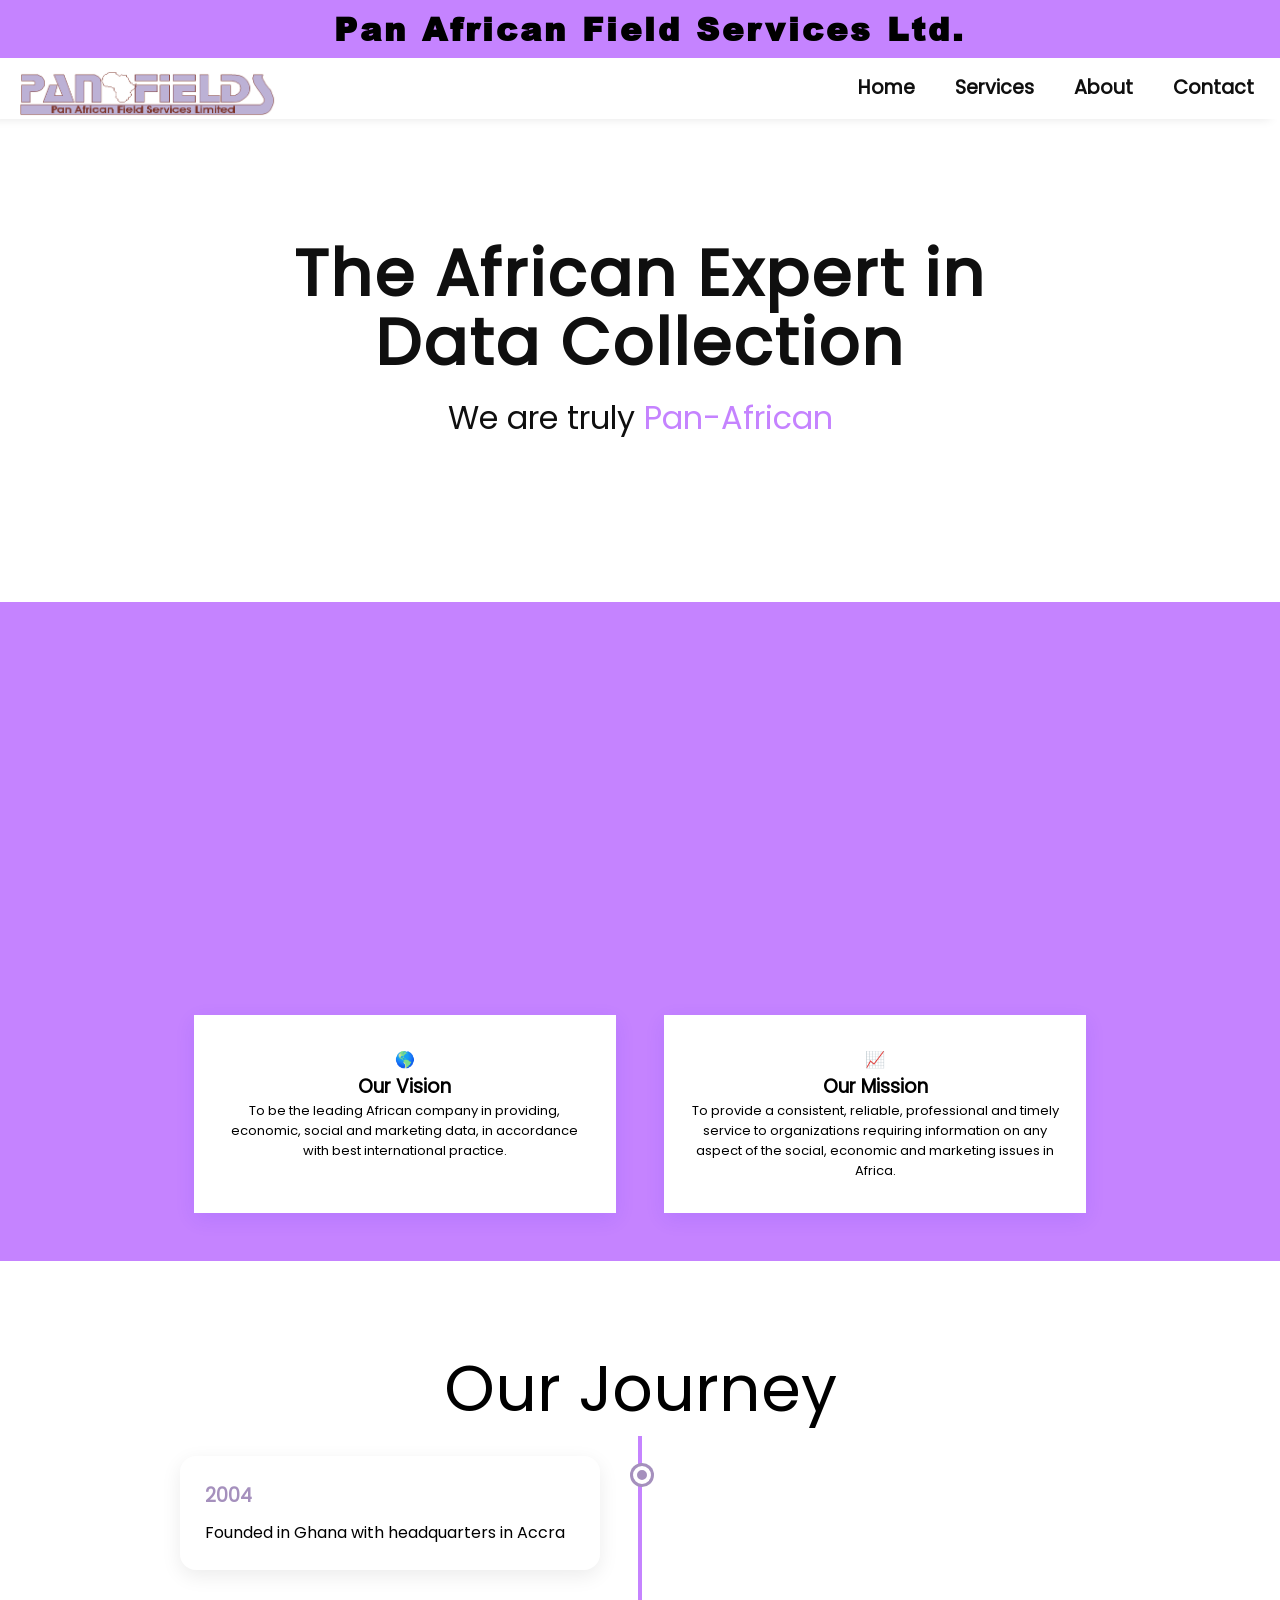
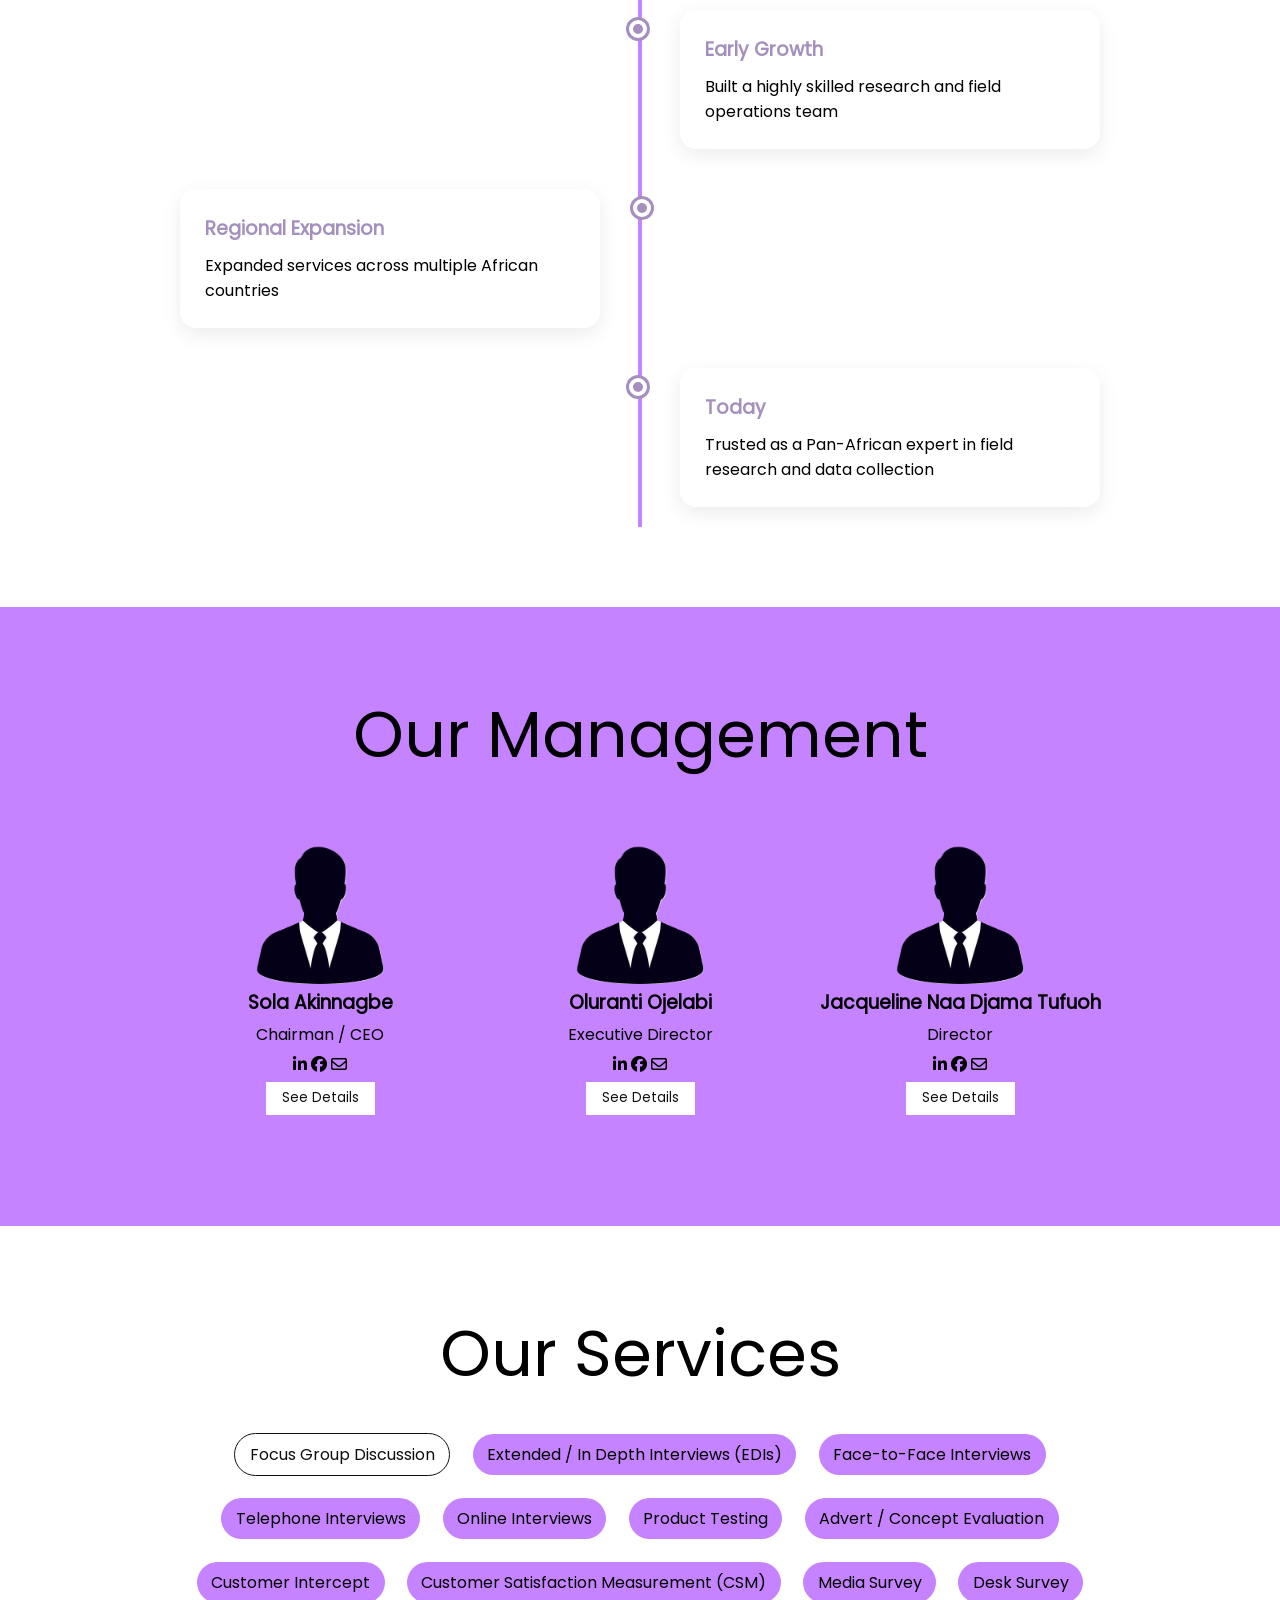
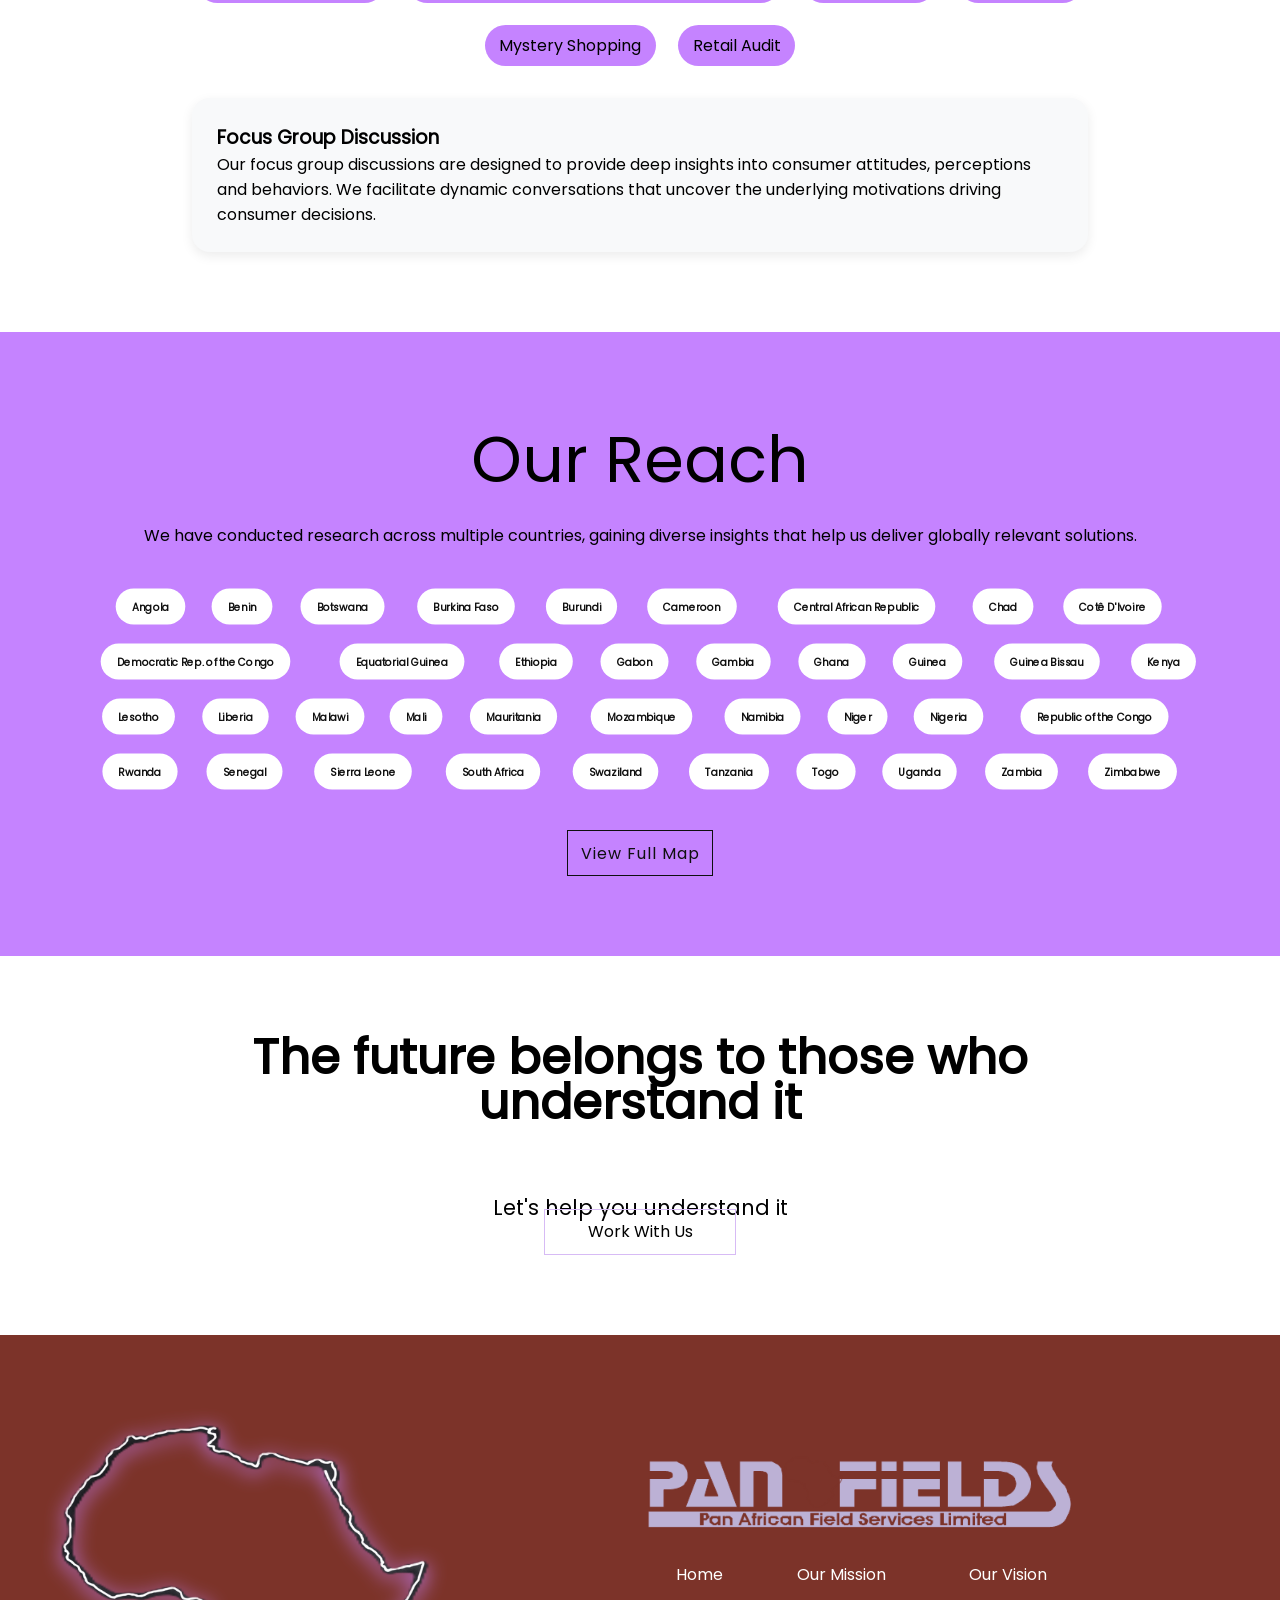
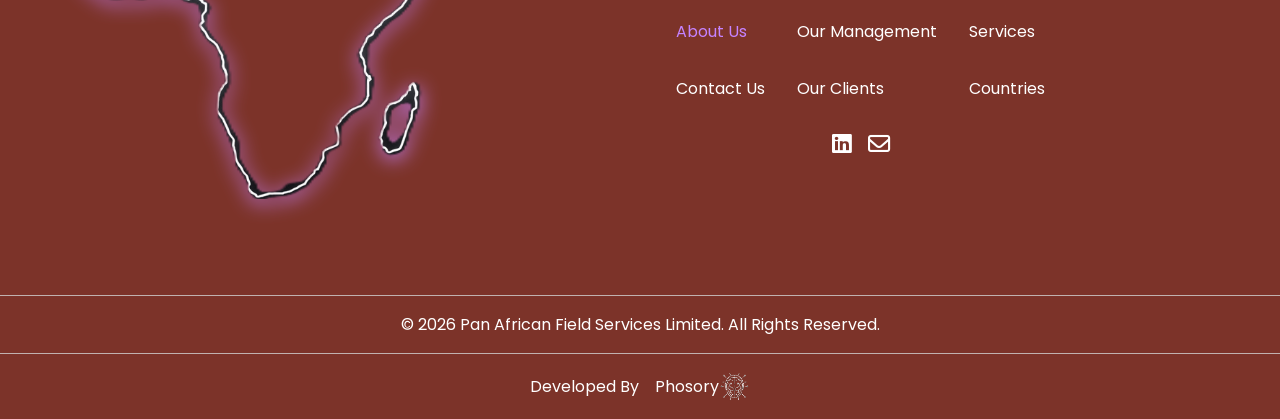
==== commit b3bf44b8: "Color changes" ====
--- a/about.html
+++ b/about.html
@@ -30,7 +30,7 @@
 <body>  
     <header>
         <div class="container">
-            <p class="text1">Pan African Field Services</p>
+            <p class="text1">Pan African Field Services Ltd.</p>
         </div>
         <ul class="sidebar">
             <li onclick="hideSidebar()"><a href="#"><i class="fas fa-x"></i></a></li>
@@ -72,15 +72,15 @@
                 </p>
             </div>
             <div class="mis-vis fade-in">
+                <div class="vision card" id="vis">
+                    <div class="card-icon">&#127758;</div>
+                    <h3>Our Vision</h3>
+                    <p>To be the leading African company in providing, economic, social and marketing data, in accordance with best international practice.</p>
+                </div>
                 <div class="mission card" id="mis">
                     <div class="card-icon">&#128200;</div>
                     <h3>Our Mission</h3>
                     <p>To provide a consistent, reliable, professional and timely service to organizations requiring information on any aspect of the social, economic and marketing issues in Africa.</p>
-                </div>
-                <div class="vision card" id="vis">
-                    <div class="card-icon">&#127758;</div>
-                    <h3>Our Vision</h3>
-                    <p>To be the leading African company in providing, economic, social and marketing data, in accordance with best international practice.</p>
                 </div>
             </div>
         </div>
@@ -139,7 +139,7 @@
                 </div>
                 <div class="hidden">
                     <ul>
-                        <li>The management team is lead by Sola Akinnagbe who has a wealth of experience in market research and statistics</li>
+                        <li>The management team is led by Sola Akinnagbe who has a wealth of experience in market research and statistics</li>
                         <li>
                             His working experience spans
                             <ul>
@@ -294,6 +294,7 @@
                 <li class="fade-in"><img  loading="lazy" src="image/countries/cote d'ivoire.webp" alt="Flag of Cot&ecirc; D'Ivoire"><span>Cot&ecirc; D'Ivoire</span></li>
                 <li class="fade-in"><img  loading="lazy" src="image/countries/democratic republic of the congo.webp" alt="Flag of Democratic Republic of Congo"><span>Democratic Rep. of the Congo</span></li>
                 <li class="fade-in"><img  loading="lazy" src="image/countries/equatorial guinea.webp" alt="Flag of Equatorial Guinea"><span>Equatorial Guinea</span></li>
+                <li class="fade-in"><img  loading="lazy" src="image/countries/somalia.webp" alt="Flag of Ethiopia"><span>Ethiopia</span></li>
                 <li class="fade-in"><img  loading="lazy" src="image/countries/gabon.webp" alt="Flag of Gabon"><span>Gabon</span></li>
                 <li class="fade-in"><img  loading="lazy" src="image/countries/gambia.webp" alt="Flag of Gambia"><span>Gambia</span></li>
                 <li class="fade-in"><img  loading="lazy" src="image/countries/ghana.webp" alt="Flag of Ghana"><span>Ghana</span></li>
@@ -313,7 +314,6 @@
                 <li class="fade-in"><img  loading="lazy" src="image/countries/rwanda.webp" alt="Flag of Rwanda"><span>Rwanda</span></li>
                 <li class="fade-in"><img  loading="lazy" src="image/countries/senegal.webp" alt="Flag of Senegal"><span>Senegal</span></li>
                 <li class="fade-in"><img  loading="lazy" src="image/countries/sierra leone.webp" alt="Flag of Sierra Leone"><span>Sierra Leone</span></li>
-                <li class="fade-in"><img  loading="lazy" src="image/countries/somalia.webp" alt="Flag of Somalia"><span>Somalia</span></li>
                 <li class="fade-in"><img  loading="lazy" src="image/countries/south africa.webp" alt="Flag of South Africa"><span>South Africa</span></li>
                 <li class="fade-in"><img  loading="lazy" src="image/countries/swaziland.webp" alt="Flag of Swaziland"><span>Swaziland</span></li>
                 <li class="fade-in"><img  loading="lazy" src="image/countries/tanzania.webp" alt="Flag of Tanzania"><span>Tanzania</span></li>
@@ -334,13 +334,13 @@
    
    <footer>
         <div class="content">
-            <img  loading="lazy" src="image/africa.webp" alt="A Map of Africa">
+            <img class="map" loading="lazy" src="image/africa.webp" alt="A Map of Africa">
             <div class="footer-content">
-                <h3 class="name">Panafields</h3>
+                <img class="logo" src="image/logo.webp" alt="Panafields' Logo">
                 <div class="links">
                     <ul>
                         <li><a href="index.html">Home</a></li>
-                        <li style="color: #c58fff;"><a href="about.html">About Us</a></li>
+                        <li style="color: #c583ff;"><a href="about.html">About Us</a></li>
                         <li><a href="contact.html">Contact Us</a></li>
                     </ul>
                     <ul>
--- a/styles/style2.css
+++ b/styles/style2.css
@@ -1 +1,657 @@
-@font-face{font-family:poppins;src:url(../Poppins-Regular.ttf)}@keyframes fadeUp{from{opacity:0;transform:translateY(25px)}to{opacity:1;transform:translateY(0)}}*{margin:0;padding:0;box-sizing:border-box}body{background-color:#c58fff}*{margin:0;padding:0;font-family:poppins}a{text-decoration:none;color:inherit;-webkit-tap-highlight-color:#fff0}li{list-style-type:none}.hero{background-color:#fff;color:#0f0f0f;display:flex;flex-direction:column;justify-content:center;align-items:center;padding:12rem 5rem}.hero .hero-text{display:flex;flex-direction:column;align-items:center;justify-content:center;text-align:center;width:70%;gap:1rem;margin-top:-2rem}.hero .hero-text h1{font-size:4rem!important;letter-spacing:2px;animation:fadeUp 0.8s linear forwards}.hero .hero-text h2 span{color:#c58fff}.hero .hero-text p{font-size:2rem;opacity:0;animation:fadeUp 0.8s linear forwards;animation-delay:1s}.hero .hero-text p span{color:#c58fff}@media (max-width:600px){.hero{padding:9rem 0 3rem}.hero .hero-text h1{font-size:2.1rem!important;line-height:2.4rem!important}.hero-text p{font-size:1rem!important}}@media (min-width:601px){.hero .hero-text h1{font-size:3rem!important;line-height:3.3rem!important}}@media (min-width:768px){.hero .hero-text h1{font-size:4rem!important;line-height:4.3rem!important}}.who{display:flex;flex-direction:column;align-items:center;justify-content:center;padding:5rem 0}.who h2{font-size:4rem;font-weight:400;text-align:center;opacity:0;transform:translateY(50px)}.who .content{display:flex;flex-wrap:wrap;justify-content:center;align-items:center}.who .text{display:flex;flex-direction:column;align-items:center;justify-content:center;background-color:#fff;width:67%;box-shadow:0 6px 20px #00000014;padding:2rem 1.5rem;text-align:center;opacity:0;transform:translateY(50px)}.who h2.show,.who .text.show,.who .mis-vis.show{opacity:1;transform:translateY(0);transition:0.8s ease}.who .text p{text-align:center;pointer-events:none}.who .mis-vis{display:flex;gap:3rem;justify-content:center;flex-wrap:wrap;margin-top:2rem;opacity:0;transform:translateY(50px)}.who .mis-vis .card{background-color:#fff;padding:2rem 1.5rem;box-shadow:0 6px 20px #00000014;flex:1 1 300px;width:33%;text-align:center;transition:transform 0.4s ease,box-shadow 0.4s ease;cursor:default}.who .mis-vis .card:hover,.who .text:hover{transform:translateY(-8px);box-shadow:0 12px 25px rgb(0 0 0 / .15)}@media (max-width:600px){.who{padding:3rem 0}.who h2{margin-bottom:20px;font-size:2rem}.who .text p,.who .mis-vis .card p{font-size:small}.mis-vis .card{max-width:67%}}@media (min-width:601px){.who{padding:3rem 0}.who h2{margin-bottom:20px}.who .text p,.who .mis-vis .card p{font-size:small}.mis-vis .card{max-width:67%}}@media (min-width:740px){.who .mis-vis .card{max-width:33%}}.reach{background-color:#c58fff;padding:5rem 3rem;display:flex;flex-direction:column;align-items:center;justify-content:center;gap:1rem}.reach h2{font-size:4rem;font-weight:400;opacity:0;transform:translateY(50px);text-align:center}.reach h2.show,.reach p.show{opacity:1;transform:translateY(0);transition:0.8s ease}.reach p{text-align:center;opacity:0;transform:translateY(50px)}.reach .countries{display:flex;flex-direction:column;gap:1rem;justify-content:center;align-items:center}.reach .countries .countries-cloud{display:flex;flex-wrap:wrap;gap:10px;justify-content:center;padding:20px 0}.reach .countries ul li{position:relative;padding:10px 20px;border-radius:50px;background-color:#fff;color:#0f0f0f;font-weight:700;cursor:pointer;text-align:center;transition:background-color 0.3s ease,color 0.3s ease;opacity:0;transform:translateY(50px);scale:.8}.reach .countries .countries-cloud li.show{opacity:1;transform:translateY(0);scale:1;transition:transform 0.8s ease,opacity 0.8s ease,scale 0.8s ease}.reach .countries ul li:hover{background-color:#0f0f0f;color:#fff}.reach .countries ul li img{position:absolute;bottom:130%;left:50%;transform:translateX(-50%);width:45px;height:auto;opacity:0;visibility:hidden;transition:opacity 0.3s ease,transform 0.3s ease;pointer-events:none;border-radius:6px;box-shadow:0 4px 12px rgb(0 0 0 / .15)}.reach .countries ul li:hover img{opacity:1;visibility:visible;transform:translateX(-50%) translateY(-6px)}.reach .countries ul li:hover,.reach .countries ul li:active{scale:1.1}.reach .countries ul li img{height:3rem;width:5rem}.reach .countries ul li span{width:50%;font-size:small}.reach button{border:1px solid #0f0f0f;background-color:#fff0;color:#0f0f0f;padding:.6rem .8rem;font-size:1rem;letter-spacing:1px;cursor:pointer;opacity:0;transform:translateY(50px)}.reach a.show button{opacity:1;transform:translateY(0);transition:transform 0.8s ease,opacity 0.8s ease}.reach button:hover,.reach button:active{background-color:#fff;border:none;transform:scale(1.08);transition:0.4s}.work{background-color:#fff;display:flex;flex-direction:column;padding:5rem 2rem;gap:1rem;align-items:center;justify-content:center;text-align:center}.work h2{font-size:3rem!important;text-align:center;line-height:4.6rem;width:70%;opacity:0;transform:translateY(50px)}.work h2.show,.work p.show,.work a.show{opacity:1;transform:translateY(0);transition:transform 0.8s ease,opacity 0.8s ease}.work p{font-size:1.3rem;opacity:1;transform:translateY(50px)}.work a{opacity:0;transform:translateY(50px);--color:#0f0f0f}.work a button{width:12rem;height:auto;padding:.6rem .8rem;border:1px solid #d7bbf5;background-color:#fff0;font-size:1rem;cursor:pointer;margin-top:20px}.work a button:hover{border:none;background-color:#d7bbf5;color:#fff;transform:scale(1.1);transition:0.6s}@media (max-width:600px){.work h2{font-size:1.8rem!important;width:88%;line-height:2rem}}@media (min-width:601px){.work h2{font-size:2.5rem;line-height:2.8rem}}.management{background-color:#c58fff;padding:5rem 2rem;display:flex;flex-direction:column;align-items:center;justify-content:center;gap:2rem}.management h2{font-size:4rem;font-weight:400;text-align:center}.management .manager{display:flex;flex-wrap:wrap;align-items:center;justify-content:center}.management .manager .card{display:flex;flex-wrap:wrap;gap:5px;margin:20px 0;padding:.7rem 0;justify-content:center;align-items:center}.management .manager .card .upShow{display:flex;flex-direction:column;align-items:center;justify-content:center;gap:.3rem;padding:-3rem}.management .manager .card .upShow.active{background-color:#fff}.management .manager .card .upShow img{width:40%}.management .manager .card .upShow button{border:none;background-color:#fff;color:#0f0f0f;padding:.4rem 1rem;cursor:pointer}.management .manager .card .upShow.active button{background-color:#c58fff;color:#0f0f0f}.management .manager .card .upShow button:hover,.management .manager .card .upShow button:active{scale:1.1;transition:scale 0.5s ease}.management .manager .card .hidden{background-color:#fff;padding:1rem 2rem;box-shadow:0 10px 30px rgb(0 0 0 / .2);display:none;width:74%}.management .manager .card .seco{padding:2rem}.management .manager .card .hidden ul li{list-style-type:disc}.management .manager .card .hidden ul li li{list-style-type:circle;margin-left:2rem}.management .manager .card .hidden.active{display:block}@media (max-width:600px){.management h2{font-size:2rem}.management .manager .card .hidden{width:100%}}@media (max-width:1130px){.management .manager .card .hidden{width:100%}}.timeline-section{padding:5rem 0;background-color:#fff;overflow-x:hidden}.timeline-section h2{text-align:center;font-size:4rem;font-weight:400}.timeline{position:relative;max-width:1000px;margin:auto}.timeline::before{content:"";position:absolute;width:4px;background-color:#c58fff;top:0;bottom:0;left:50%;transform:translateX(-50%)}.timeline-item{position:relative;width:50%;padding:20px 40px;box-sizing:border-box;opacity:0;transition:all 0.8s ease}.timeline-item.left{left:0;transform:translateX(-100px) scale(.95)}.timeline-item.right{left:50%;transform:translateX(100px) scale(.95)}.timeline-item.left.show{opacity:1;transform:translateX(0) scale(1)}.timeline-item.right.show{opacity:1;transform:translateX(0) scale(1)}.timeline-item .content{background-color:#fff;padding:25px;border-radius:16px;box-shadow:0 6px 20px rgb(0 0 0 / .08)}.timeline-item .content h3{margin-bottom:10px;color:#a590bd}.dot{position:absolute;top:30px;width:18px;height:18px;background-color:#a590bd;border-radius:50%;border:4px solid #fff;box-shadow:0 0 0 3px #a590bd}.timeline-item.left .dot{right:-11px}.timeline-item.right .dot{left:-11px}@media (max-width:500px){.timeline-section{padding:3rem 0}.timeline .content p{word-wrap:break-word}}@media (max-width:400px){.timeline .content p{font-size:3vw!important}}.service-tab{padding:5rem 0;display:flex!important;flex-direction:column;align-items:center;justify-content:center;background-color:#fff;gap:2rem}.service-tab h2{font-size:4rem;font-weight:400;opacity:0;transform:translateY(50px);text-align:center}.service-tab h2.show{opacity:1;transform:translateY(0);transition:0.8s ease}.service-tab .tabs{display:flex;flex-wrap:wrap;align-items:center;justify-content:center;width:70%;gap:1.4rem}.service-tab .tabs button{border:none;padding:.5rem .9rem;background-color:#c58fff;border-radius:50px;transition:0.3s ease;opacity:0;transform:translateY(50px) scale(0);font-size: 1rem;font-weight: 500;}.service-tab .tabs button:hover{scale:1.1;transition:0.5s;cursor:pointer}.tabs button.show{opacity:1;transform:translateY(0);transition:0.8s}.tab-btn.active{color:#0f0f0f;background-color:#fff!important;border:1px solid #0f0f0f!important}.tab-content{display:none;padding:25px;border-radius:18px;background:#f8f9fa;box-shadow:0 4px 12px rgb(0 0 0 / .08);width:70%}.tab-content.active{display:flex!important;flex-direction:column!important;justify-self:center!important;align-self:center!important}.tab-section{opacity:0;transform:translateY(50px);display:flex;justify-content:center!important;align-items:center!important}.tab-section.show{opacity:1;transform:translateY(0);transition:0.8s}+@font-face {
+  font-family: poppins;
+  src: url(../Poppins-Regular.ttf);
+}
+@keyframes fadeUp {
+  from {
+    opacity: 0;
+    transform: translateY(25px);
+  }
+  to {
+    opacity: 1;
+    transform: translateY(0);
+  }
+}
+* {
+  margin: 0;
+  padding: 0;
+  box-sizing: border-box;
+}
+body {
+  background-color: #c583ff;
+}
+* {
+  margin: 0;
+  padding: 0;
+  font-family: poppins;
+}
+a {
+  text-decoration: none;
+  color: inherit;
+  -webkit-tap-highlight-color: #fff0;
+}
+li {
+  list-style-type: none;
+}
+.hero {
+  background-color: #fff;
+  color: #0f0f0f;
+  display: flex;
+  flex-direction: column;
+  justify-content: center;
+  align-items: center;
+  padding: 17rem 5rem 10rem;
+}
+.hero .hero-text {
+  display: flex;
+  flex-direction: column;
+  align-items: center;
+  justify-content: center;
+  text-align: center;
+  width: 70%;
+  gap: 1rem;
+  margin-top: -2rem;
+}
+.hero .hero-text h1 {
+  font-size: 4rem !important;
+  letter-spacing: 2px;
+  animation: fadeUp 0.8s linear forwards;
+}
+.hero .hero-text h2 span {
+  color: #c583ff;
+}
+.hero .hero-text p {
+  font-size: 2rem;
+  opacity: 0;
+  animation: fadeUp 0.8s linear forwards;
+  animation-delay: 1s;
+}
+.hero .hero-text p span {
+  color: #c583ff;
+}
+@media (max-width: 600px) {
+  .hero {
+    padding: 9rem 0 3rem;
+  }
+  .hero .hero-text h1 {
+    font-size: 2.1rem !important;
+    line-height: 2.4rem !important;
+  }
+  .hero-text p {
+    font-size: 1rem !important;
+  }
+}
+@media (min-width: 601px) {
+  .hero .hero-text h1 {
+    font-size: 3rem !important;
+    line-height: 3.3rem !important;
+  }
+}
+@media (min-width: 768px) {
+  .hero .hero-text h1 {
+    font-size: 4rem !important;
+    line-height: 4.3rem !important;
+  }
+}
+.who {
+  display: flex;
+  flex-direction: column;
+  align-items: center;
+  justify-content: center;
+  padding: 5rem 0;
+}
+.who h2 {
+  font-size: 4rem;
+  font-weight: 400;
+  text-align: center;
+  opacity: 0;
+  transform: translateY(50px);
+}
+.who .content {
+  display: flex;
+  flex-wrap: wrap;
+  justify-content: center;
+  align-items: center;
+}
+.who .text {
+  display: flex;
+  flex-direction: column;
+  align-items: center;
+  justify-content: center;
+  background-color: #fff;
+  width: 67%;
+  box-shadow: 0 6px 20px #0f0f0f14;
+  padding: 2rem 1.5rem;
+  text-align: center;
+  opacity: 0;
+  transform: translateY(50px);
+}
+.who h2.show,
+.who .text.show,
+.who .mis-vis.show {
+  opacity: 1;
+  transform: translateY(0);
+  transition: 0.8s ease;
+}
+.who .text p {
+  text-align: center;
+  pointer-events: none;
+}
+.who .mis-vis {
+  display: flex;
+  gap: 3rem;
+  justify-content: center;
+  flex-wrap: wrap;
+  margin-top: 2rem;
+  opacity: 0;
+  transform: translateY(50px);
+}
+.who .mis-vis .card {
+  background-color: #fff;
+  padding: 2rem 1.5rem;
+  box-shadow: 0 6px 20px #0f0ff015;
+  flex: 1 1 300px;
+  width: 33%;
+  text-align: center;
+  transition:
+    transform 0.4s ease,
+    box-shadow 0.4s ease;
+  cursor: default;
+}
+.who .mis-vis .card:hover,
+.who .text:hover {
+  transform: translateY(-8px);
+  box-shadow: 0 12px 25px rgb(0 0 0 / 0.15);
+}
+@media (max-width: 600px) {
+  .who {
+    padding: 3rem 0;
+  }
+  .who h2 {
+    margin-bottom: 20px;
+    font-size: 2rem;
+  }
+  .who .text p,
+  .who .mis-vis .card p {
+    font-size: small;
+  }
+  .mis-vis .card {
+    max-width: 67%;
+  }
+}
+@media (min-width: 601px) {
+  .who {
+    padding: 3rem 0;
+  }
+  .who h2 {
+    margin-bottom: 20px;
+  }
+  .who .text p,
+  .who .mis-vis .card p {
+    font-size: small;
+  }
+  .mis-vis .card {
+    max-width: 67%;
+  }
+}
+@media (min-width: 740px) {
+  .who .mis-vis .card {
+    max-width: 33%;
+  }
+}
+.reach {
+  background-color: #c583ff;
+  padding: 5rem 3rem;
+  display: flex;
+  flex-direction: column;
+  align-items: center;
+  justify-content: center;
+  gap: 1rem;
+}
+.reach h2 {
+  font-size: 4rem;
+  font-weight: 400;
+  opacity: 0;
+  transform: translateY(50px);
+  text-align: center;
+}
+.reach h2.show,
+.reach p.show {
+  opacity: 1;
+  transform: translateY(0);
+  transition: 0.8s ease;
+}
+.reach p {
+  text-align: center;
+  opacity: 0;
+  transform: translateY(50px);
+}
+.reach .countries {
+  display: flex;
+  flex-direction: column;
+  gap: 1rem;
+  justify-content: center;
+  align-items: center;
+}
+.reach .countries .countries-cloud {
+  display: flex;
+  flex-wrap: wrap;
+  gap: 10px;
+  justify-content: center;
+  padding: 20px 0;
+}
+.reach .countries ul li {
+  position: relative;
+  padding: 10px 20px;
+  border-radius: 50px;
+  background-color: #fff;
+  color: #0f0f0f;
+  font-weight: 700;
+  cursor: pointer;
+  text-align: center;
+  transition:
+    background-color 0.3s ease,
+    color 0.3s ease;
+  opacity: 0;
+  transform: translateY(50px);
+  scale: 0.8;
+}
+.reach .countries .countries-cloud li.show {
+  opacity: 1;
+  transform: translateY(0);
+  scale: 1;
+  transition:
+    transform 0.8s ease,
+    opacity 0.8s ease,
+    scale 0.8s ease;
+}
+.reach .countries ul li:hover {
+  background-color: #7c3329;
+  color: #fff;
+}
+.reach .countries ul li img {
+  position: absolute;
+  bottom: 130%;
+  left: 50%;
+  transform: translateX(-50%);
+  width: 45px;
+  height: auto;
+  opacity: 0;
+  visibility: hidden;
+  transition:
+    opacity 0.3s ease,
+    transform 0.3s ease;
+  pointer-events: none;
+  border-radius: 6px;
+  box-shadow: 0 4px 12px rgb(0 0 0 / 0.15);
+}
+.reach .countries ul li:hover img {
+  opacity: 1;
+  visibility: visible;
+  transform: translateX(-50%) translateY(-6px);
+}
+.reach .countries ul li:hover,
+.reach .countries ul li:active {
+  scale: 1.1;
+}
+.reach .countries ul li img {
+  height: 3rem;
+  width: 5rem;
+}
+.reach .countries ul li span {
+  width: 50%;
+  font-size: small;
+}
+.reach button {
+  border: 1px solid #0f0f0f;
+  background-color: #fff0;
+  color: #0f0f0f;
+  padding: 0.6rem 0.8rem;
+  font-size: 1rem;
+  letter-spacing: 1px;
+  cursor: pointer;
+  opacity: 0;
+  transform: translateY(50px);
+}
+.reach a.show button {
+  opacity: 1;
+  transform: translateY(0);
+  transition:
+    transform 0.8s ease,
+    opacity 0.8s ease;
+}
+.reach button:hover,
+.reach button:active {
+  background-color: #fff;
+  border: none;
+  transform: scale(1.08);
+  transition: 0.4s;
+}
+.work {
+  background-color: #fff;
+  display: flex;
+  flex-direction: column;
+  padding: 5rem 2rem;
+  gap: 1rem;
+  align-items: center;
+  justify-content: center;
+  text-align: center;
+}
+.work h2 {
+  font-size: 3rem !important;
+  text-align: center;
+  line-height: 4.6rem;
+  width: 70%;
+  opacity: 0;
+  transform: translateY(50px);
+}
+.work h2.show,
+.work p.show,
+.work a.show {
+  opacity: 1;
+  transform: translateY(0);
+  transition:
+    transform 0.8s ease,
+    opacity 0.8s ease;
+}
+.work p {
+  font-size: 1.3rem;
+  opacity: 1;
+  transform: translateY(50px);
+}
+.work a {
+  opacity: 0;
+  transform: translateY(50px);
+  --color: #0f0f0f;
+}
+.work a button {
+  width: 12rem;
+  height: auto;
+  padding: 0.6rem 0.8rem;
+  border: 1px solid #d7bbf5;
+  background-color: #fff0;
+  font-size: 1rem;
+  cursor: pointer;
+  margin-top: 20px;
+}
+.work a button:hover {
+  border: none;
+  background-color: #d7bbf5;
+  color: #fff;
+  transform: scale(1.1);
+  transition: 0.6s;
+}
+@media (max-width: 600px) {
+  .work h2 {
+    font-size: 1.8rem !important;
+    width: 88%;
+    line-height: 2rem;
+  }
+}
+@media (min-width: 601px) {
+  .work h2 {
+    font-size: 2.5rem;
+    line-height: 2.8rem;
+  }
+}
+.management {
+  background-color: #c583ff;
+  padding: 5rem 2rem;
+  display: flex;
+  flex-direction: column;
+  align-items: center;
+  justify-content: center;
+  gap: 2rem;
+}
+.management h2 {
+  font-size: 4rem;
+  font-weight: 400;
+  text-align: center;
+}
+.management .manager {
+  display: flex;
+  flex-wrap: wrap;
+  align-items: center;
+  justify-content: center;
+}
+.management .manager .card {
+  display: flex;
+  flex-wrap: wrap;
+  gap: 5px;
+  margin: 20px 0;
+  padding: 0.7rem 0;
+  justify-content: center;
+  align-items: center;
+}
+.management .manager .card .upShow {
+  display: flex;
+  flex-direction: column;
+  align-items: center;
+  justify-content: center;
+  gap: 0.3rem;
+  padding: -3rem;
+}
+.management .manager .card .upShow.active {
+  background-color: #fff;
+}
+.management .manager .card .upShow img {
+  width: 40%;
+}
+.management .manager .card .upShow button {
+  border: none;
+  background-color: #fff;
+  color: #0f0f0f;
+  padding: 0.4rem 1rem;
+  cursor: pointer;
+}
+.management .manager .card .upShow.active button {
+  background-color: #c583ff;
+  color: #0f0f0f;
+}
+.management .manager .card .upShow button:hover,
+.management .manager .card .upShow button:active {
+  scale: 1.1;
+  transition: scale 0.5s ease;
+}
+.management .manager .card .hidden {
+  background-color: #fff;
+  padding: 1rem 2rem;
+  box-shadow: 0 10px 30px rgb(0 0 0 / 0.2);
+  display: none;
+  width: 74%;
+}
+.management .manager .card .seco {
+  padding: 2rem;
+}
+.management .manager .card .hidden ul li {
+  list-style-type: disc;
+}
+.management .manager .card .hidden ul li li {
+  list-style-type: circle;
+  margin-left: 2rem;
+}
+.management .manager .card .hidden.active {
+  display: block;
+}
+@media (max-width: 600px) {
+  .management h2 {
+    font-size: 2rem;
+  }
+  .management .manager .card .hidden {
+    width: 100%;
+  }
+}
+@media (max-width: 1130px) {
+  .management .manager .card .hidden {
+    width: 100%;
+  }
+}
+.timeline-section {
+  padding: 5rem 0;
+  background-color: #fff;
+  overflow-x: hidden;
+}
+.timeline-section h2 {
+  text-align: center;
+  font-size: 4rem;
+  font-weight: 400;
+}
+.timeline {
+  position: relative;
+  max-width: 1000px;
+  margin: auto;
+}
+.timeline::before {
+  content: "";
+  position: absolute;
+  width: 4px;
+  background-color: #c583ff;
+  top: 0;
+  bottom: 0;
+  left: 50%;
+  transform: translateX(-50%);
+}
+.timeline-item {
+  position: relative;
+  width: 50%;
+  padding: 20px 40px;
+  box-sizing: border-box;
+  opacity: 0;
+  transition: all 0.8s ease;
+}
+.timeline-item.left {
+  left: 0;
+  transform: translateX(-100px) scale(0.95);
+}
+.timeline-item.right {
+  left: 50%;
+  transform: translateX(100px) scale(0.95);
+}
+.timeline-item.left.show {
+  opacity: 1;
+  transform: translateX(0) scale(1);
+}
+.timeline-item.right.show {
+  opacity: 1;
+  transform: translateX(0) scale(1);
+}
+.timeline-item .content {
+  background-color: #fff;
+  padding: 25px;
+  border-radius: 16px;
+  box-shadow: 0 6px 20px rgb(0 0 0 / 0.08);
+}
+.timeline-item .content h3 {
+  margin-bottom: 10px;
+  color: #a590bd;
+}
+.dot {
+  position: absolute;
+  top: 30px;
+  width: 18px;
+  height: 18px;
+  background-color: #a590bd;
+  border-radius: 50%;
+  border: 4px solid #fff;
+  box-shadow: 0 0 0 3px #a590bd;
+}
+.timeline-item.left .dot {
+  right: -11px;
+}
+.timeline-item.right .dot {
+  left: -11px;
+}
+@media (max-width: 500px) {
+  .timeline-section {
+    padding: 3rem 0;
+  }
+  .timeline .content p {
+    word-wrap: break-word;
+  }
+}
+@media (max-width: 400px) {
+  .timeline .content p {
+    font-size: 3vw !important;
+  }
+}
+.service-tab {
+  padding: 5rem 0;
+  display: flex !important;
+  flex-direction: column;
+  align-items: center;
+  justify-content: center;
+  background-color: #fff;
+  gap: 2rem;
+}
+.service-tab h2 {
+  font-size: 4rem;
+  font-weight: 400;
+  opacity: 0;
+  transform: translateY(50px);
+  text-align: center;
+}
+.service-tab h2.show {
+  opacity: 1;
+  transform: translateY(0);
+  transition: 0.8s ease;
+}
+.service-tab .tabs {
+  display: flex;
+  flex-wrap: wrap;
+  align-items: center;
+  justify-content: center;
+  width: 70%;
+  gap: 1.4rem;
+}
+.service-tab .tabs button {
+  border: none;
+  padding: 0.5rem 0.9rem;
+  background-color: #c583ff;
+  border-radius: 50px;
+  transition: 0.3s ease;
+  opacity: 0;
+  transform: translateY(50px) scale(0);
+  font-size: 1rem;
+  font-weight: 500;
+}
+.service-tab .tabs button:hover {
+  scale: 1.1;
+  transition: 0.5s;
+  cursor: pointer;
+}
+.tabs button.show {
+  opacity: 1;
+  transform: translateY(0);
+  transition: 0.8s;
+}
+.tab-btn.active {
+  color: #0f0f0f;
+  background-color: #fff !important;
+  border: 1px solid #0f0f0f !important;
+}
+.tab-content {
+  display: none;
+  padding: 25px;
+  border-radius: 18px;
+  background: #f8f9fa;
+  box-shadow: 0 4px 12px rgb(0 0 0 / 0.08);
+  width: 70%;
+}
+.tab-content.active {
+  display: flex !important;
+  flex-direction: column !important;
+  justify-self: center !important;
+  align-self: center !important;
+}
+.tab-section {
+  opacity: 0;
+  transform: translateY(50px);
+  display: flex;
+  justify-content: center !important;
+  align-items: center !important;
+}
+.tab-section.show {
+  opacity: 1;
+  transform: translateY(0);
+  transition: 0.8s;
+}
--- a/styles/header & footer.css
+++ b/styles/header & footer.css
@@ -1,33 +1,370 @@
-*{box-sizing:border-box}html{scroll-behavior:smooth}header{background-color:#fff}.header{background-color:#fff0;backdrop-filter:blur(10px);position:fixed!important;top:3.5rem;left:0;z-index:9;box-shadow:-10px 0 10px rgb(0 0 0 / .1);width:100%;padding: .4rem;}header img{height:auto}header ul{width:100%;list-style:none;display:flex;justify-content:flex-end;align-items:center}header li{height:50px}header a{height:100%;padding:0 20px;text-decoration:none;display:flex;align-items:center;color:#000;margin-bottom:10px}header .sidebar a:hover{background-color:#eee}header .header .hideOnMobile:hover{border:1px solid #0f0f0f;background-color:#fff0;border-radius:30px}.bars{display:none;position:absolute;right:0;top:0}.sidebar{position:fixed;top:0;right:0;height:100vh;width:250px;background-color:#fff0;backdrop-filter:blur(10px);box-shadow:-10px 0 10px rgb(0 0 0 / .1);transform:translateX(400px);transition:all 0.8s ease-in-out;flex-direction:column;align-items:flex-start;justify-content:flex-start;display:none}.sidebar li{width:100%}.sidebar a{width:100%}footer{background-color:#0f0f0f;width:100%;display:flex;flex-direction:column;align-items:center;justify-content:center;padding:5rem 0 1rem;color:#fff;gap:1rem;position:relative;z-index:100;overflow:hidden}footer .content{display:flex;gap:12rem;background-color:#0f0f0f}footer .content img{width:30%;height:auto;filter:drop-shadow(0 4px 10px #c58fff);animation:drop-glow 4s linear infinite}footer .footer-content{display:flex;flex-direction:column;gap:2rem}footer .footer-content h3{font-size:5rem;width:140%;color:#c58fff}footer .footer-content .links{display:flex;gap:2rem}footer .footer-content .links ul{display:flex;flex-direction:column;gap:2rem}footer .footer-content .links ul li a:hover{color:#c58fff;text-decoration:underline}footer .footer-content .socials{display:flex;gap:1rem}footer .footer-content .socials a i{font-size:1.4rem}footer .footer-content .socials a i:hover{transform:scale(1.1);color:#c58fff}footer .footer-content .socials a i:visited{color:#c58fff}footer .right{border-top:1px solid #d3d3d3cc;border-bottom:1px solid #d3d3d3cc;width:100%;text-align:center;padding:1rem;margin-top: 5rem;}@media (max-width:400px){.header{padding: 0;} .header img{width:40%;height:auto;position:absolute;top:18px !important;left:20px}.sidebar{width:100%}footer .content img{display:none}footer .footer-content h3{font-size:2rem;width:100%}footer .footer-content .links{gap:1rem;font-size:.8rem}footer .right{font-size:.8rem;padding-top:1.5rem}}@media (max-width:500px){.header img{width:40%;height:auto;position:absolute;top:12px;left:20px}footer .footer-content h3{font-size:3.4rem;width:100%}footer .footer-content .links{gap:.7rem;font-size:.7rem}footer .right{font-size:.7rem}footer .content img{display:none}}@media (max-width:600px){header img{width:35%;position:absolute;top:10px;left:20px}footer .footer-content h3{font-size:4rem;width:100%}footer .footer-content .links{gap:1rem;font-size:.8rem}footer .right{font-size:.8rem;padding-top:1.5rem}footer .content img{display:none}}@media (min-width:601px){.header img{width:30%;position:absolute;top:15px;left:20px}footer .content img{display:none}}@media (max-width:800px){.hideOnMobile{display:none}.sidebar{z-index:2010}.header{z-index:88}.bars{display:flex}}@media (min-width:801px){header img{width:35%;height:auto}}@media (min-width:900px){.header img{width:20%;height:auto}}@media (min-width:992px){footer .content img{display:flex;width:30%;transition:0.8s;margin-left:3rem}footer .content{display:flex;gap:5rem;transition:0.8s}}@media (min-width:1000px){header img{width:35%}footer .content{gap:10rem;transition:0.8s}}@media (min-width:1200px){.{width:10%;height:auto}}header .container{background-color:#c58fff;z-index:200;display:flex;padding:.4rem;justify-content:center;align-items:center;position:fixed;width:100%}header .container .text1{z-index:2;letter-spacing:3px;padding-left:20px;font-size:1.8rem;font-weight: 600;}header .container span img{width:2rem;background-color:#c58fff}header img{animation:logoRot 15s linear infinite}@keyframes logoRot{10%{transform:rotateY(360deg)}20%{transform:rotateY(0)}30%{transform:rotateY(360deg)}40%{transform:translateY(0)}}
+* {
+  box-sizing: border-box;
+}
+@font-face {
+  font-family: arialBlack;
+  src: url(../arial_black.ttf);
+}
+html {
+  scroll-behavior: smooth;
+}
+header {
+  background-color: #fff;
+}
+.header {
+  background-color: #fff;
+  position: fixed !important;
+  top: 3.5rem;
+  left: 0;
+  z-index: 9;
+  box-shadow: -10px 0 10px rgb(0 0 0 / 0.1);
+  width: 100%;
+  padding: 0.4rem;
+}
+header img {
+  height: auto;
+}
+header ul {
+  width: 100%;
+  list-style: none;
+  display: flex;
+  justify-content: flex-end;
+  align-items: center;
+}
+header li {
+  height: 50px;
+}
+header a {
+  height: 100%;
+  padding: 0 20px;
+  text-decoration: none;
+  display: flex;
+  align-items: center;
+  color: #0f0f0f;
+  margin-bottom: 10px;
+  font-weight: 600;
+  font-size: 1.2rem;
+}
+header .sidebar a:hover {
+  background-color: #eee;
+}
+header .header .hideOnMobile:hover {
+  border: 1px solid #0f0f0f;
+  background-color: #fff0;
+  border-radius: 30px;
+}
+.bars {
+  display: none;
+  position: absolute;
+  right: 0;
+  top: 0;
+}
+.sidebar {
+  position: fixed;
+  top: 0;
+  right: 0;
+  height: 100vh;
+  width: 250px;
+  background-color: #fff0;
+  -webkit-backdrop-filter: blur(10px);
+  backdrop-filter: blur(10px);
+  box-shadow: -10px 0 10px rgb(0 0 0 / 0.1);
+  transform: translateX(400px);
+  transition: all 0.8s ease-in-out;
+  flex-direction: column;
+  align-items: flex-start;
+  justify-content: flex-start;
+  display: none;
+}
+.sidebar li {
+  width: 100%;
+}
+.sidebar a {
+  width: 100%;
+}
+footer {
+  background-color: #7c3329;
+  width: 100%;
+  display: flex;
+  flex-direction: column;
+  align-items: center;
+  justify-content: center;
+  padding: 5rem 0 1rem;
+  color: #fff;
+  gap: 1rem;
+  position: relative;
+  z-index: 100;
+  overflow: hidden;
+}
+footer .content {
+  display: flex;
+  gap: 12rem;
+  background-color: #7c3329;
+}
+footer .content .map {
+  width: 30%;
+  height: auto;
+  filter: drop-shadow(0 4px 10px #c583ff);
+  animation: drop-glow 4s linear infinite;
+}
+footer .footer-content {
+  display: flex;
+  flex-direction: column;
+  align-items: center;
+  justify-content: center;
+  gap: 2rem;
+}
+footer .footer-content .logo {
+  width: 80%;
+}
+footer .footer-content .links {
+  display: flex;
+  gap: 2rem;
+}
+footer .footer-content .links ul {
+  display: flex;
+  flex-direction: column;
+  gap: 2rem;
+}
+footer .footer-content .links ul li a:hover {
+  color: #c583ff;
+  text-decoration: underline;
+}
+footer .footer-content .socials {
+  display: flex;
+  gap: 1rem;
+}
+footer .footer-content .socials a i {
+  font-size: 1.4rem;
+}
+footer .footer-content .socials a i:hover {
+  transform: scale(1.1);
+  color: #c583ff;
+}
+footer .footer-content .socials a i:visited {
+  color: #c583ff;
+}
+footer .right {
+  border-top: 1px solid #d3d3d3cc;
+  border-bottom: 1px solid #d3d3d3cc;
+  width: 100%;
+  text-align: center;
+  padding: 1rem;
+  margin-top: 5rem;
+}
+@media (max-width: 400px) {
+  .container .text1{
+    font-size: .8rem !important;
+    letter-spacing: 1px !important;
+  }
+  .header {
+    padding: 0;
+  }
+  .header img {
+    width: 40%;
+    height: auto;
+    position: absolute;
+    top: 18px !important;
+    left: 20px;
+  }
+  .sidebar {
+    width: 100%;
+  }
+  footer .content .map {
+    display: none;
+  }
+  footer .footer-content h3 {
+    font-size: 2rem;
+    width: 100%;
+  }
+  footer .footer-content .links {
+    gap: 1rem;
+    font-size: 0.8rem;
+  }
+  footer .right {
+    font-size: 0.8rem;
+    padding-top: 1.5rem;
+  }
+}
+@media (max-width: 500px) {
+  .header img {
+    width: 40%;
+    height: auto;
+    position: absolute;
+    top: 12px;
+    left: 20px;
+  }
+  footer .footer-content h3 {
+    font-size: 3.4rem;
+    width: 100%;
+  }
+  footer .footer-content .links {
+    gap: 0.7rem;
+    font-size: 0.7rem;
+  }
+  footer .right {
+    font-size: 0.7rem;
+  }
+  footer .content .map {
+    display: none;
+  }
+}
+@media (max-width: 600px) {
+  header img {
+    width: 35%;
+    position: absolute;
+    top: 10px;
+    left: 20px;
+  }
+  footer .footer-content h3 {
+    font-size: 4rem;
+    width: 100%;
+  }
+  footer .footer-content .links {
+    gap: 1rem;
+    font-size: 0.8rem;
+  }
+  footer .right {
+    font-size: 0.8rem;
+    padding-top: 1.5rem;
+  }
+  footer .content .map {
+    display: none;
+  }
+}
+@media (min-width: 601px) {
+  .header img {
+    width: 30%;
+    position: absolute;
+    top: 15px;
+    left: 20px;
+  }
+  footer .content .map {
+    display: none;
+  }
+}
+@media (max-width: 800px) {
+  .hideOnMobile {
+    display: none;
+  }
+  .sidebar {
+    z-index: 2010;
+  }
+  .header {
+    z-index: 88;
+  }
+  .bars {
+    display: flex;
+  }
+}
+@media (max-width: 800px), (min-width: 801px) {
+  header img {
+    width: 35%;
+    height: auto;
+  }
+}
+@media (min-width: 900px) {
+  .header img {
+    width: 20%;
+    height: auto;
+  }
+}
+@media (min-width: 992px) {
+  footer .content .map {
+    display: flex;
+    width: 30%;
+    transition: 0.8s;
+    margin-left: 3rem;
+  }
+  footer .content {
+    display: flex;
+    gap: 5rem;
+    transition: 0.8s;
+  }
+}
+@media (min-width: 1000px) {
+  header img {
+    width: 35%;
+  }
+  footer .content {
+    gap: 10rem;
+    transition: 0.8s;
+  }
+}
+@media (min-width: 1200px) {
+  . {
+    width: 10%;
+    height: auto;
+  }
+}
+header .container {
+  background-color: #c583ff;
+  z-index: 200;
+  display: flex;
+  padding: 0.4rem;
+  justify-content: center;
+  align-items: center;
+  position: fixed;
+  width: 100%;
+}
+header .container .text1 {
+  z-index: 2;
+  letter-spacing: 3px;
+  padding-left: 20px;
+  font-size: 2rem;
+  font-weight: 600;
+  font-family: arialBlack, sans-serif;
+}
+header .container span img {
+  width: 2rem;
+  background-color: #c583ff;
+}
+header img {
+  animation: logoRot 15s linear infinite;
+}
+@keyframes logoRot {
+  10% {
+    transform: rotateY(360deg);
+  }
+  20% {
+    transform: rotateY(0);
+  }
+  30% {
+    transform: rotateY(360deg);
+  }
+  40% {
+    transform: translateY(0);
+  }
+}
 @media (max-width: 700px) {
-    header .container .text1 {
-        font-size: 1rem;
-    }
-    .header{
-        top: 2rem !important;
-    }
+  header .container .text1 {
+    font-size: 1rem;
+  }
+  .header {
+    top: 2rem !important;
+  }
 }
 
-.dev{
-    width: 100%;
-    display: flex;
-    justify-content: center;
-    align-items: center;
-}
-.dev p{
-    display: flex;
-    align-items: center;
-    gap: 1rem;
+.dev {
+  width: 100%;
+  display: flex;
+  justify-content: center;
+  align-items: center;
+}
+.dev p {
+  display: flex;
+  align-items: center;
+  gap: 1rem;
 }
 
-.dev p a{
-    display: flex;
-    align-items: center;
+.dev p a {
+  display: flex;
+  align-items: center;
 }
 
-.dev p a img{
-    width: 2rem !important;
-    height: auto;
-    margin-left: 0rem;
-    filter: none !important;
-}+.dev p a img {
+  width: 2rem !important;
+  height: auto;
+  margin-left: 0rem;
+  filter: none !important;
+}
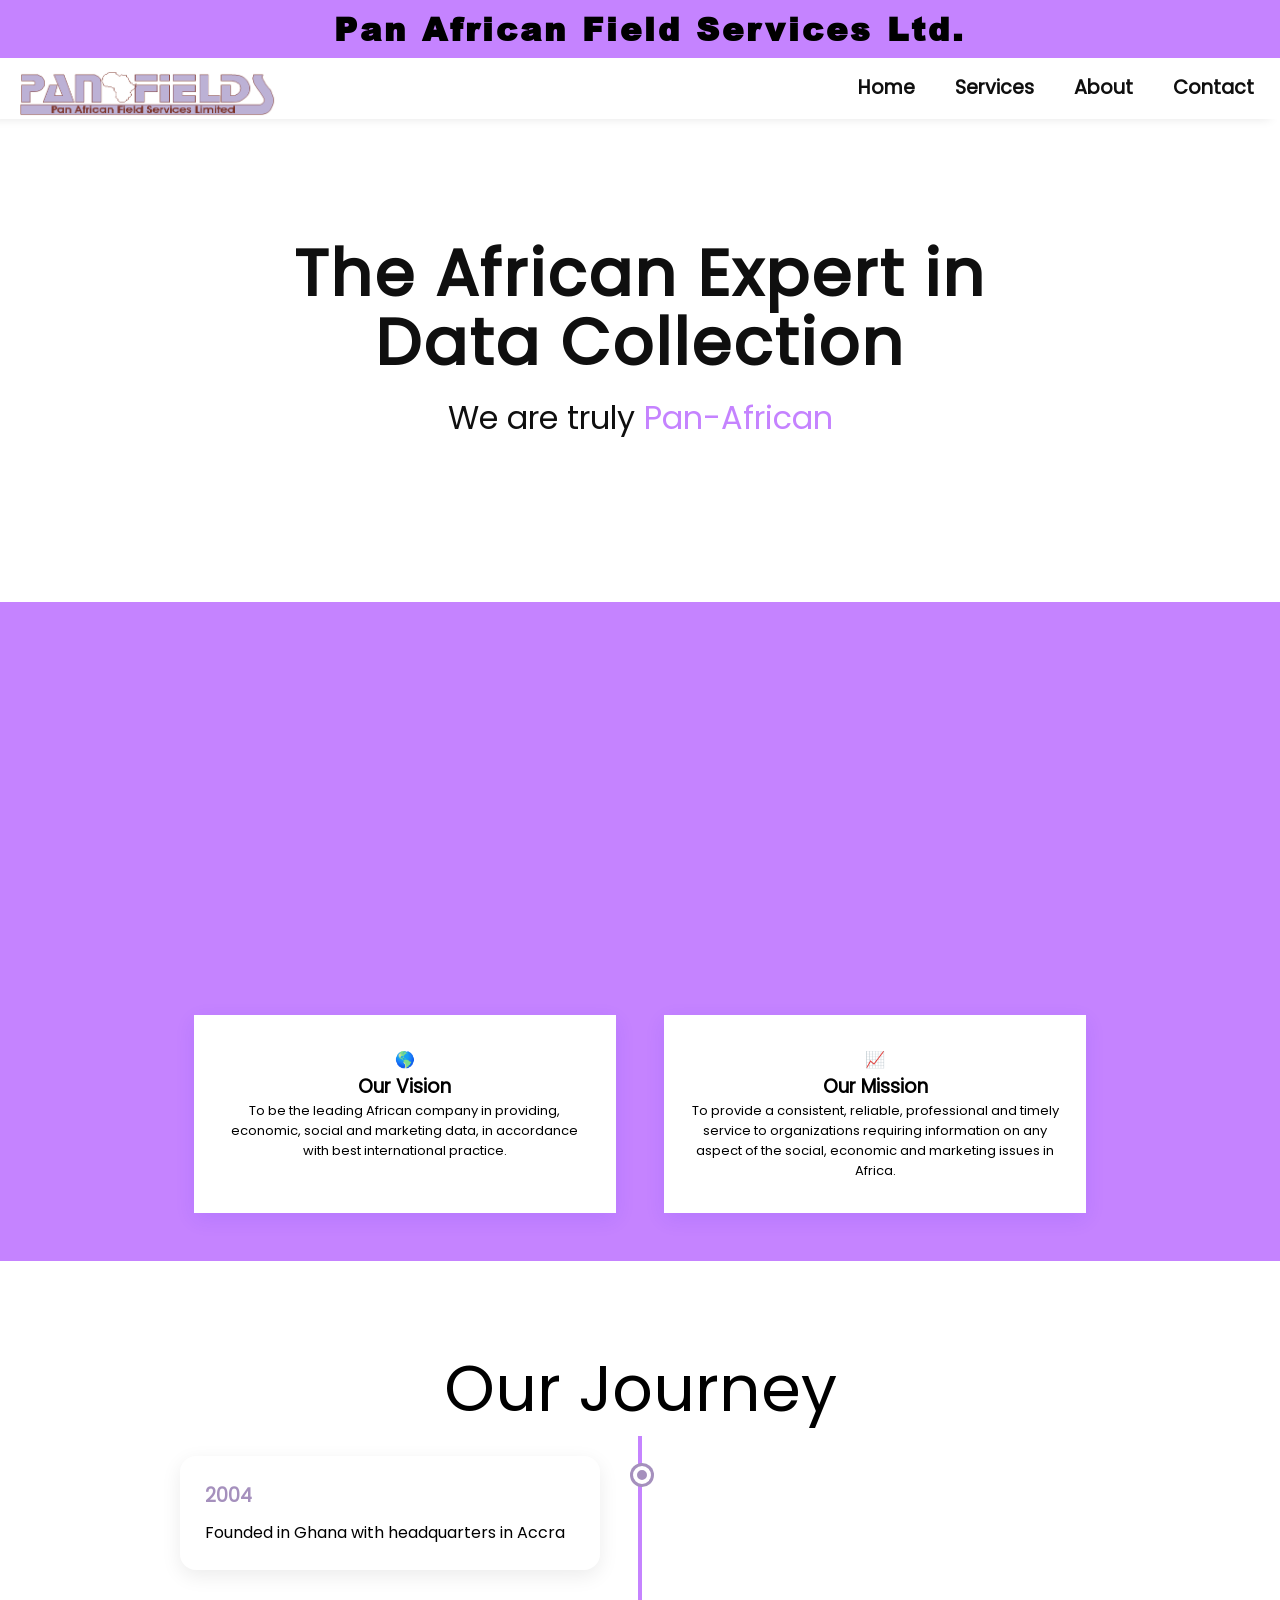
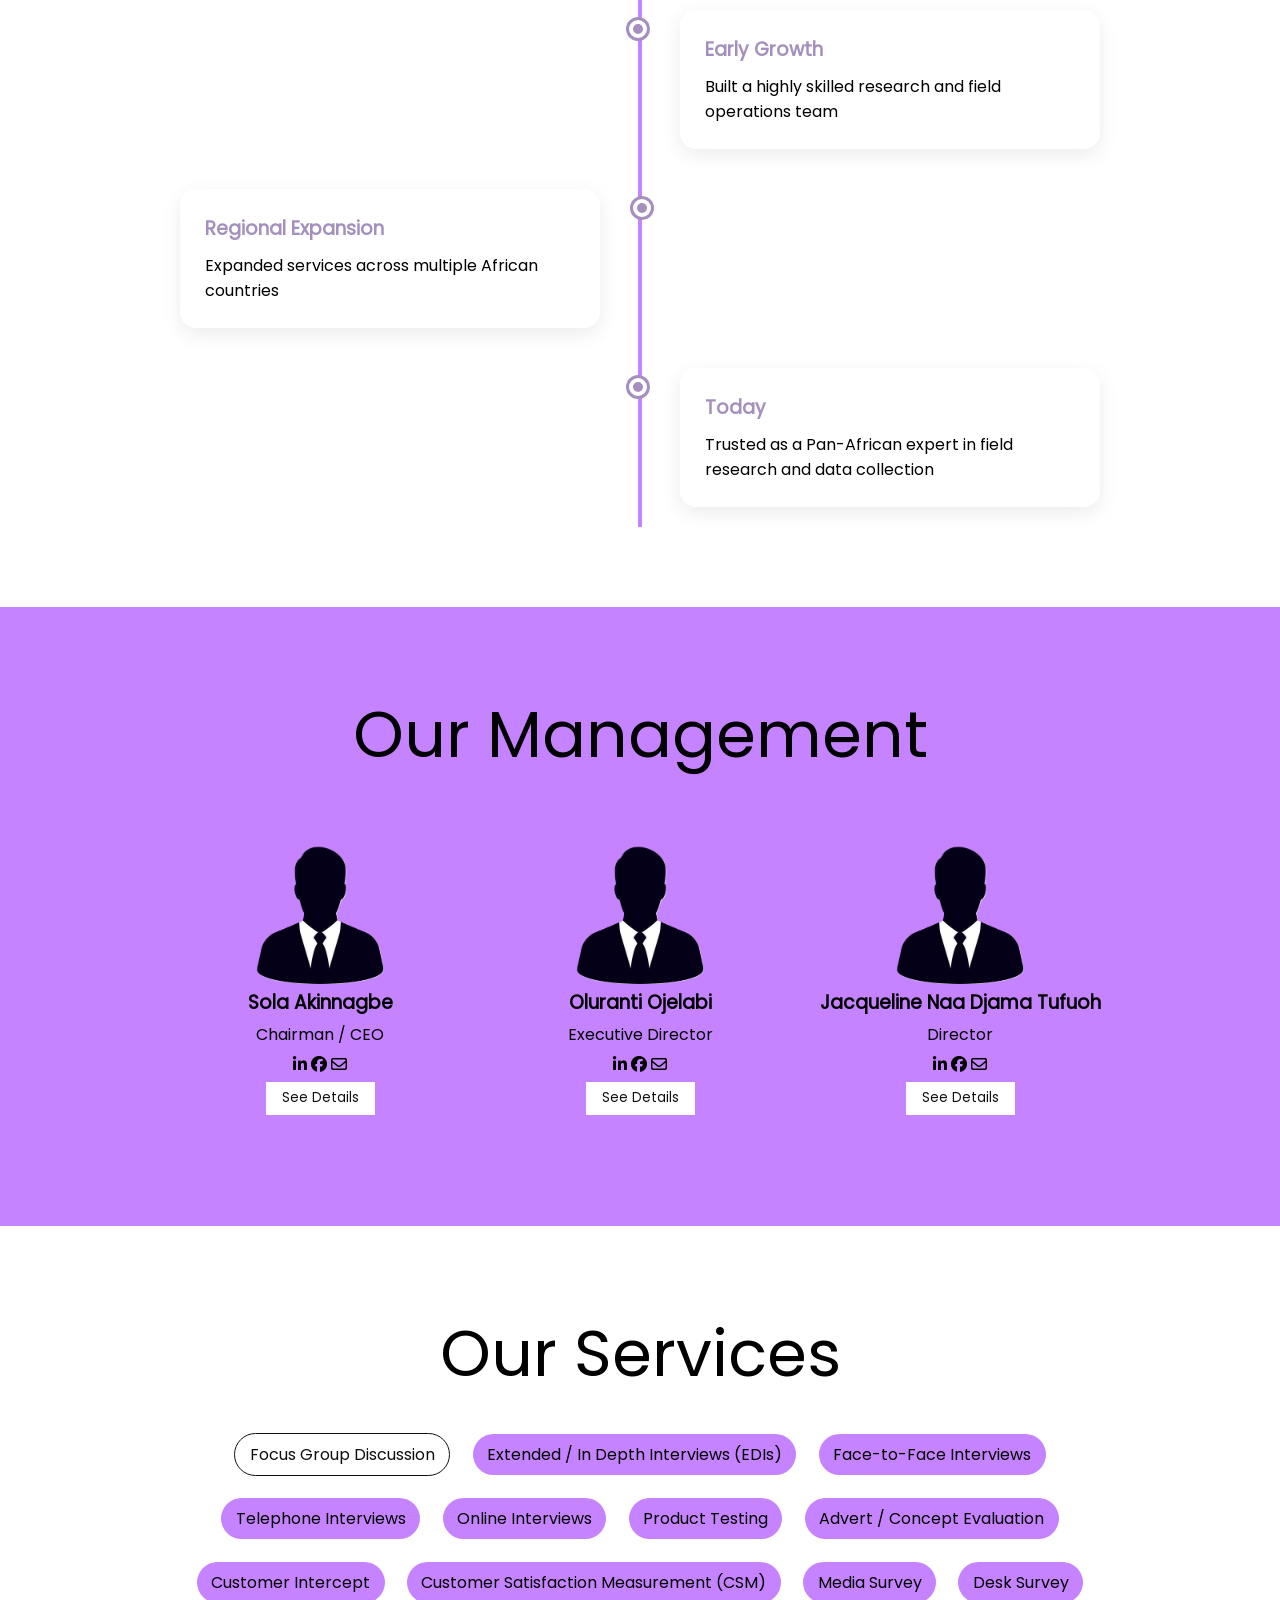
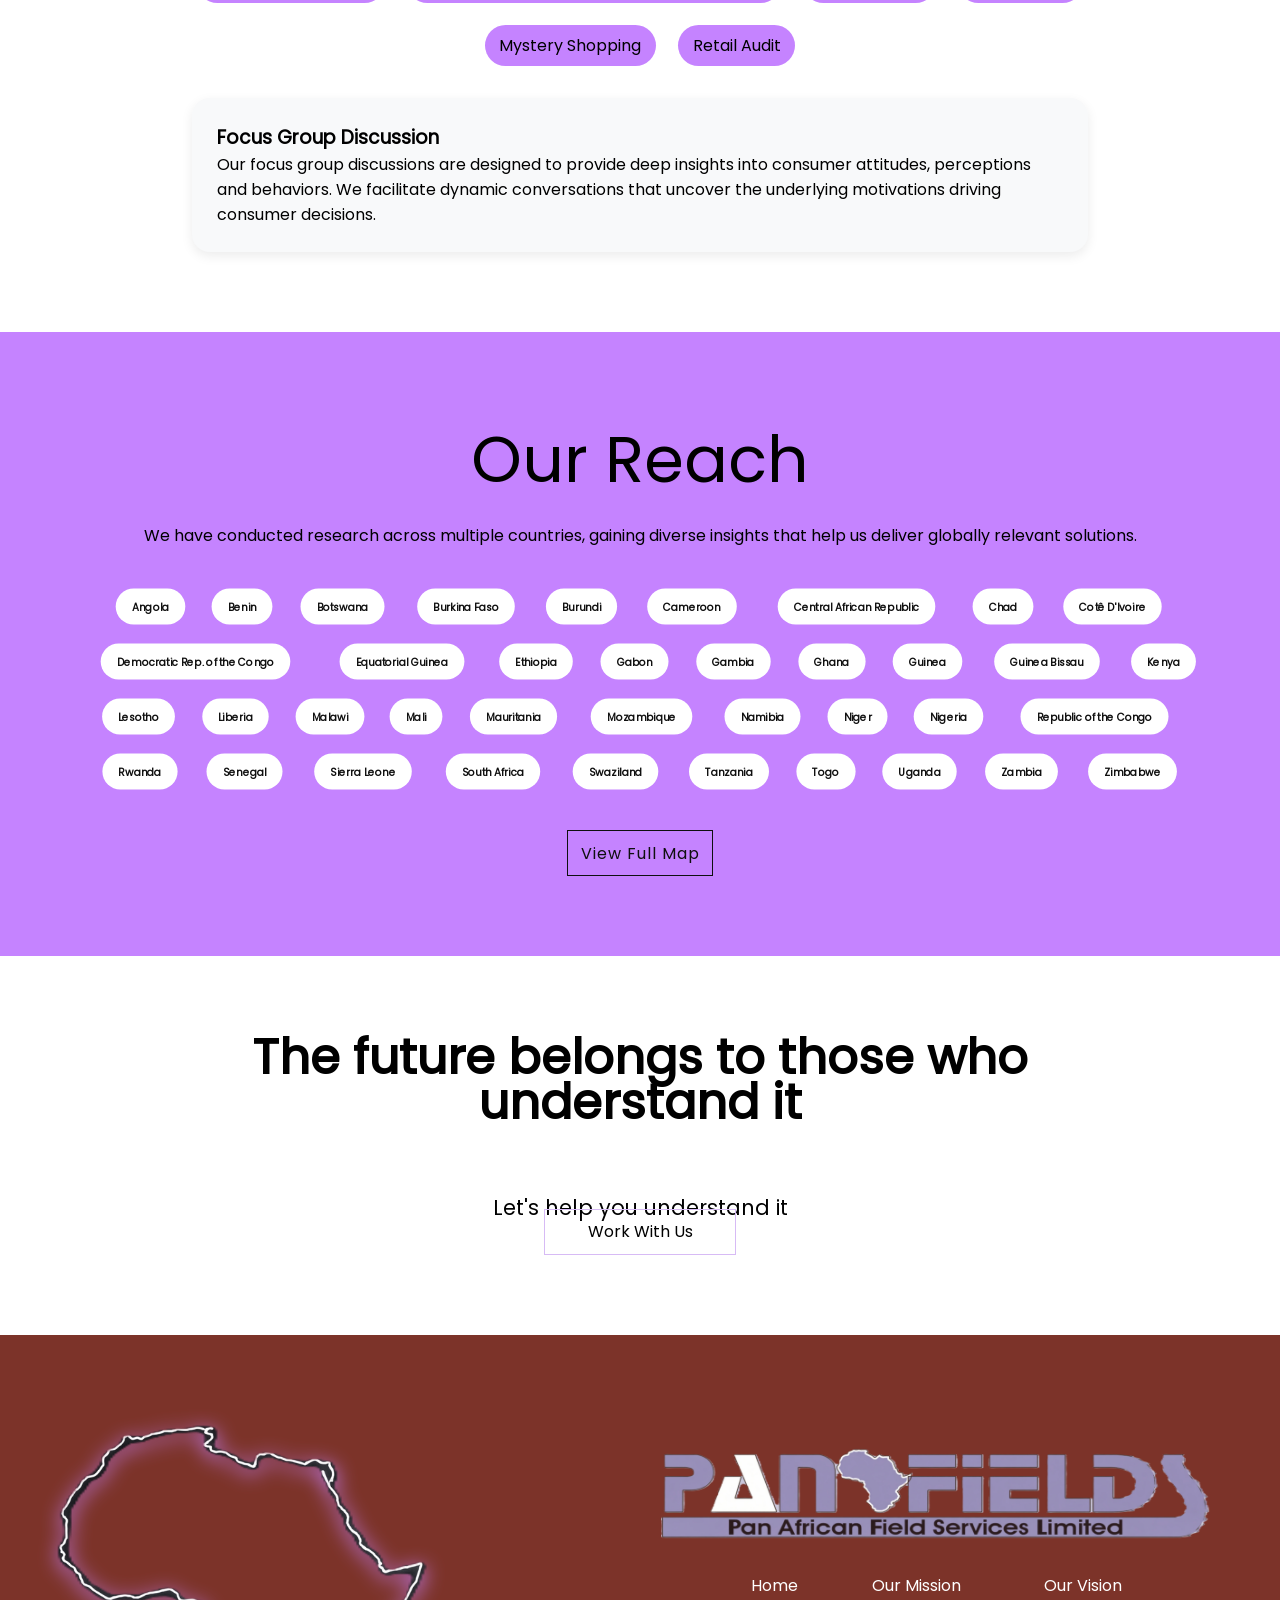
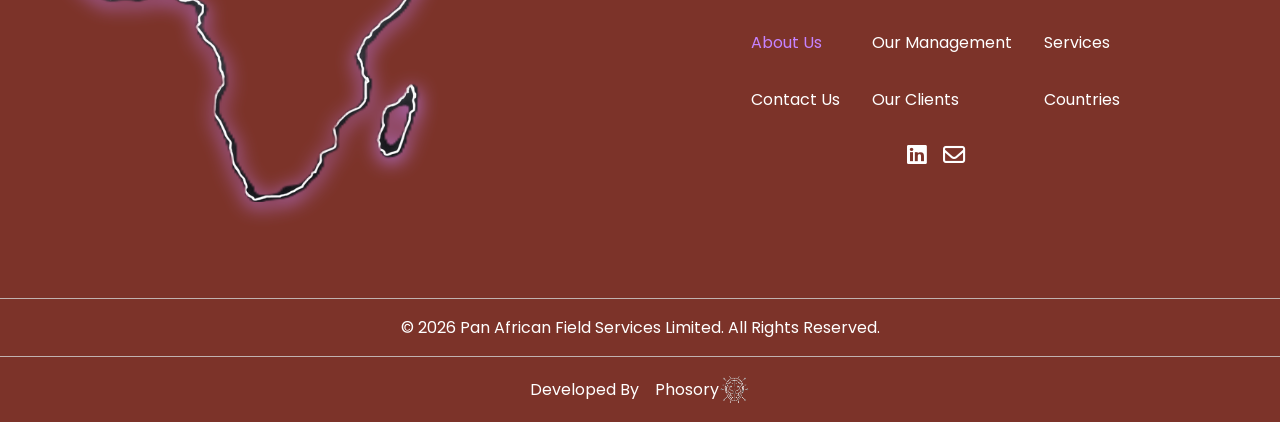
==== commit 16a9b0c1: "Footer Logo Change" ====
--- a/about.html
+++ b/about.html
@@ -336,7 +336,7 @@
         <div class="content">
             <img class="map" loading="lazy" src="image/africa.webp" alt="A Map of Africa">
             <div class="footer-content">
-                <img class="logo" src="image/logo.webp" alt="Panafields' Logo">
+                <img class="logo" src="image/logo2.webp" alt="Panafields' Logo">
                 <div class="links">
                     <ul>
                         <li><a href="index.html">Home</a></li>
--- a/styles/style2.css
+++ b/styles/style2.css
@@ -486,6 +486,7 @@
     width: 100%;
   }
 }
+
 .timeline-section {
   padding: 5rem 0;
   background-color: #fff;
